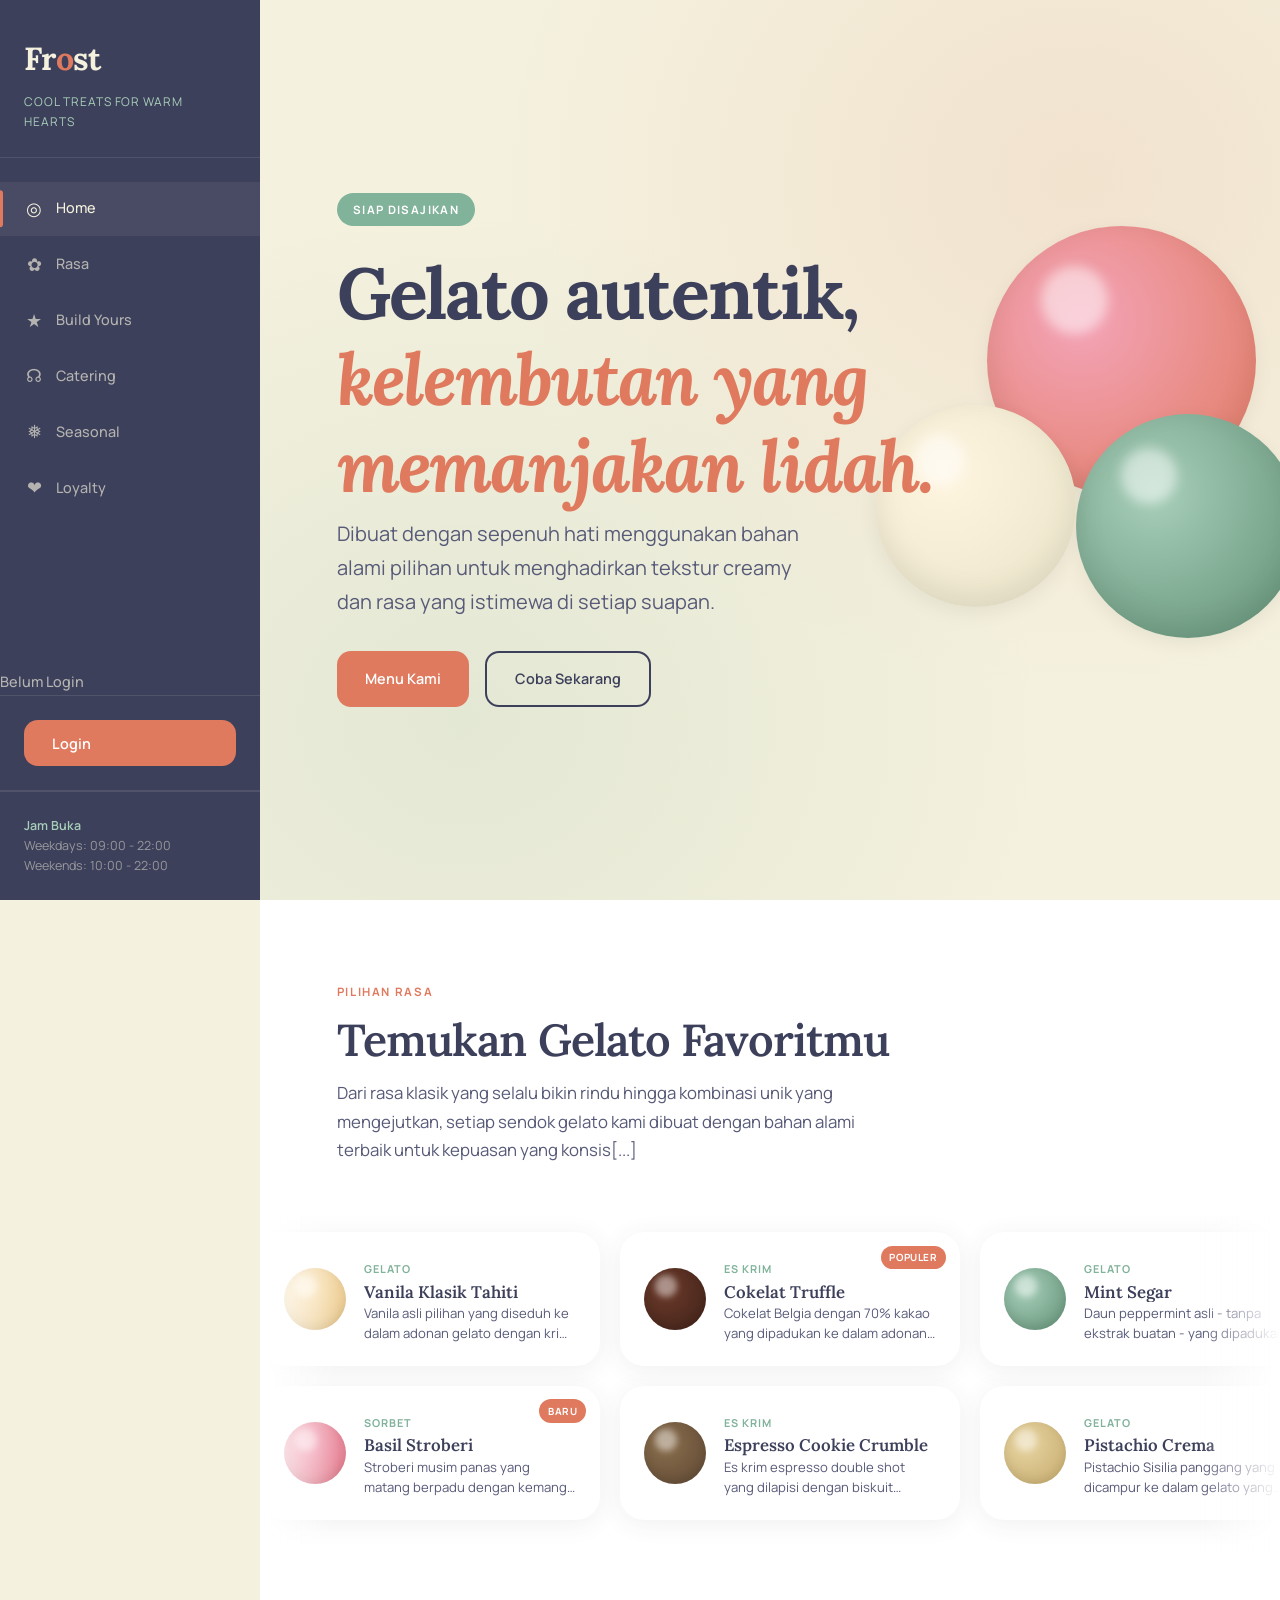
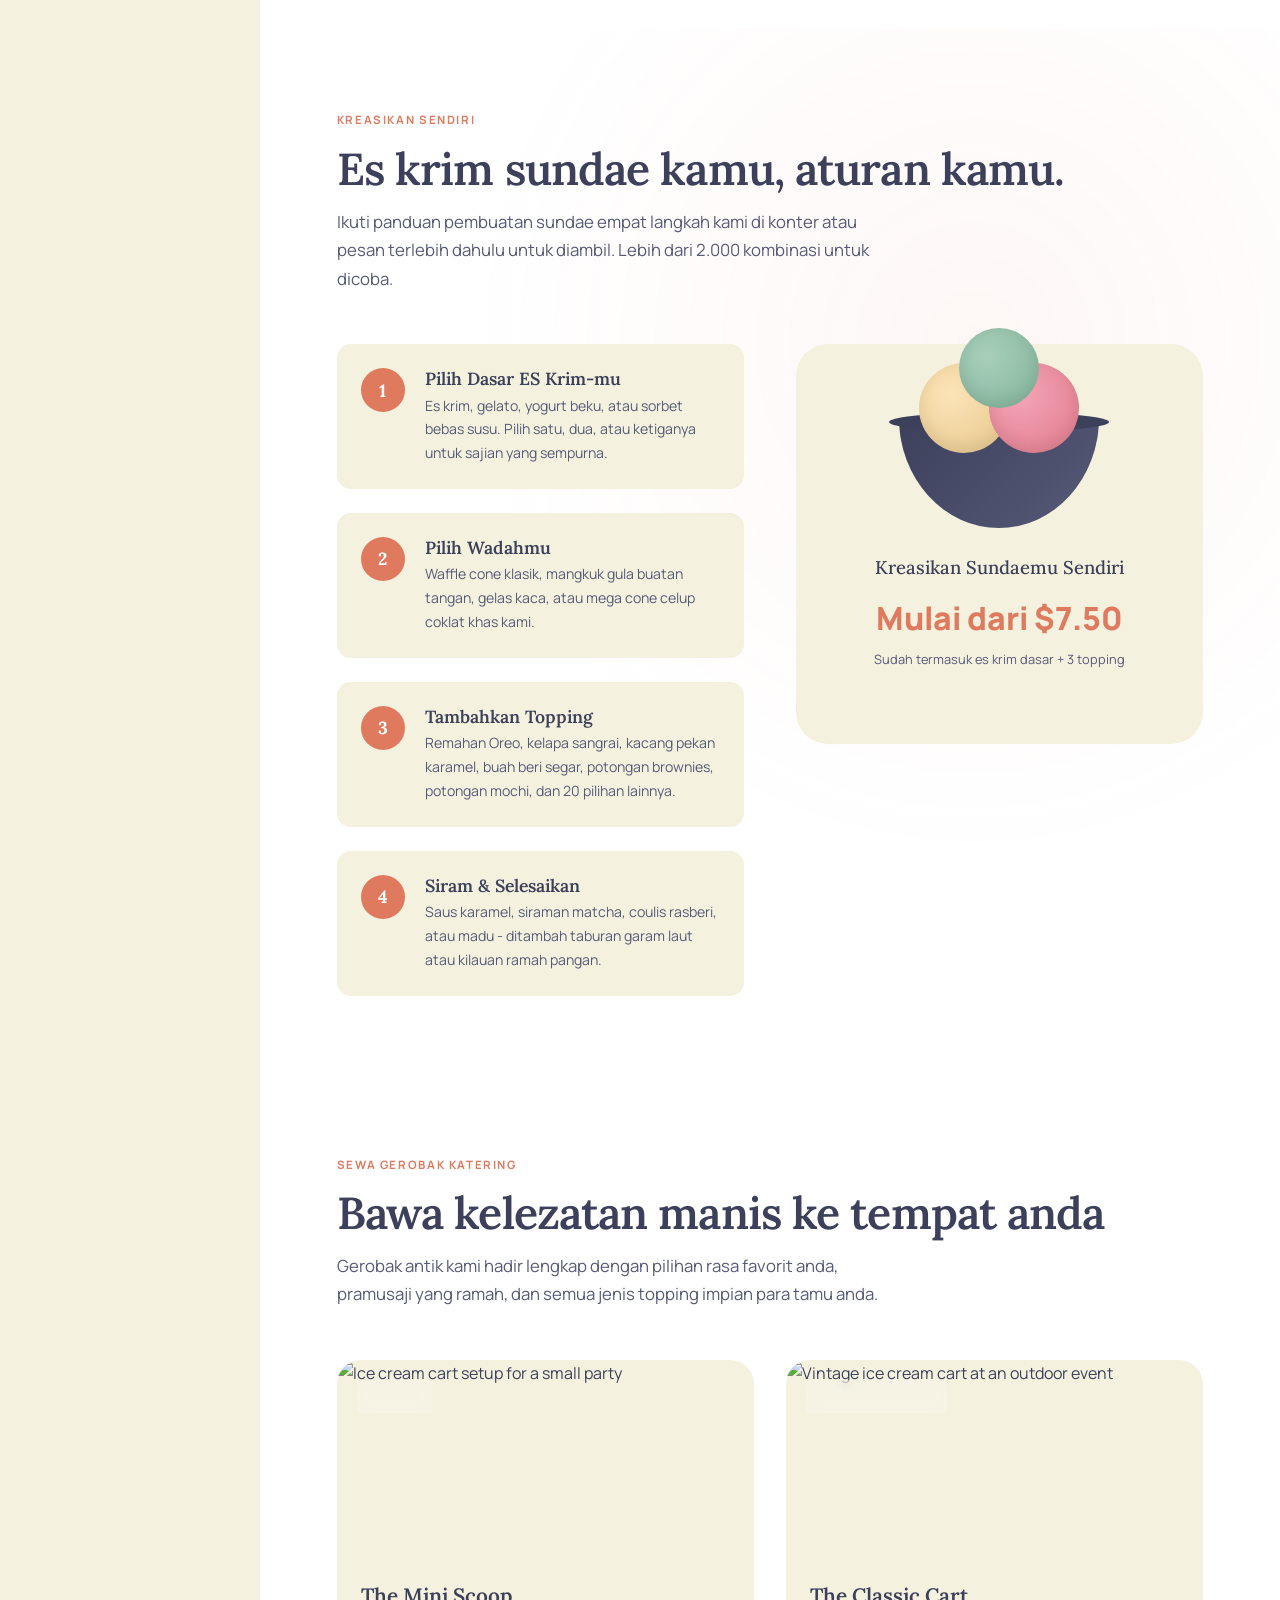
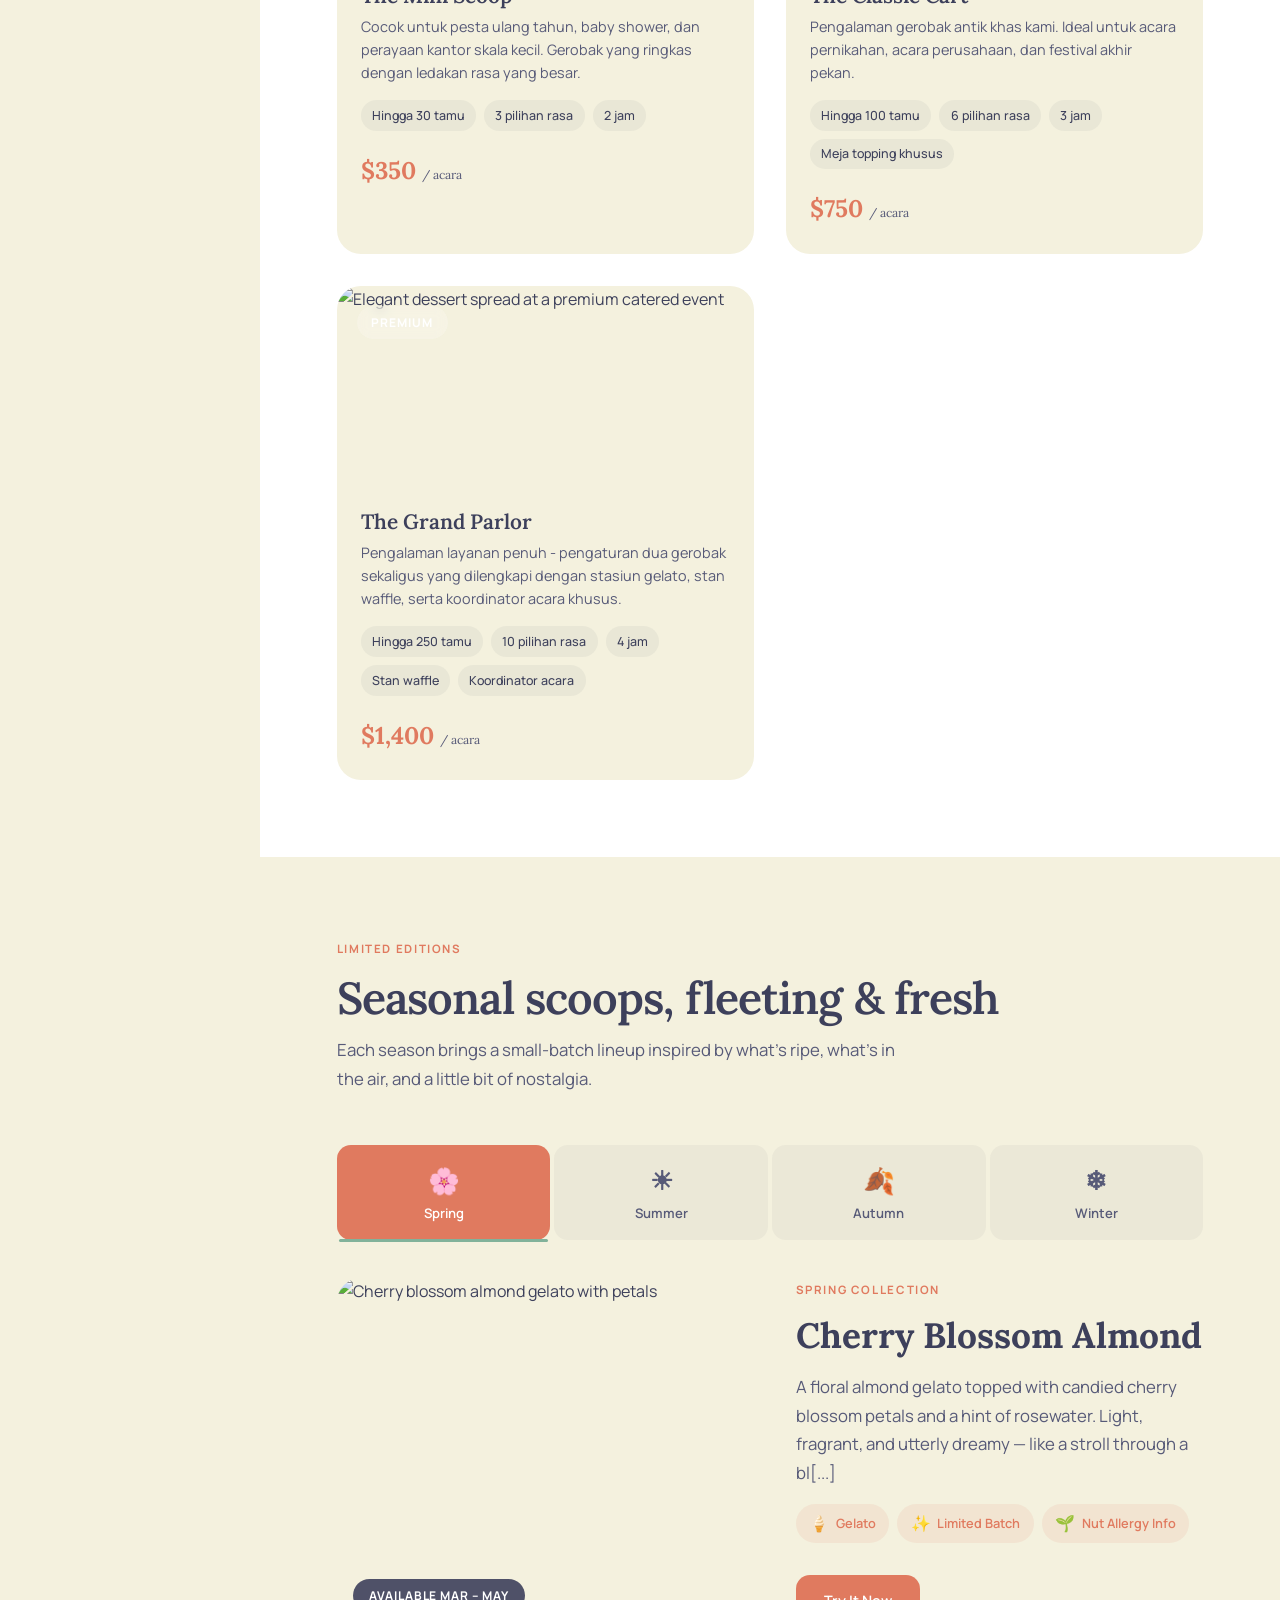
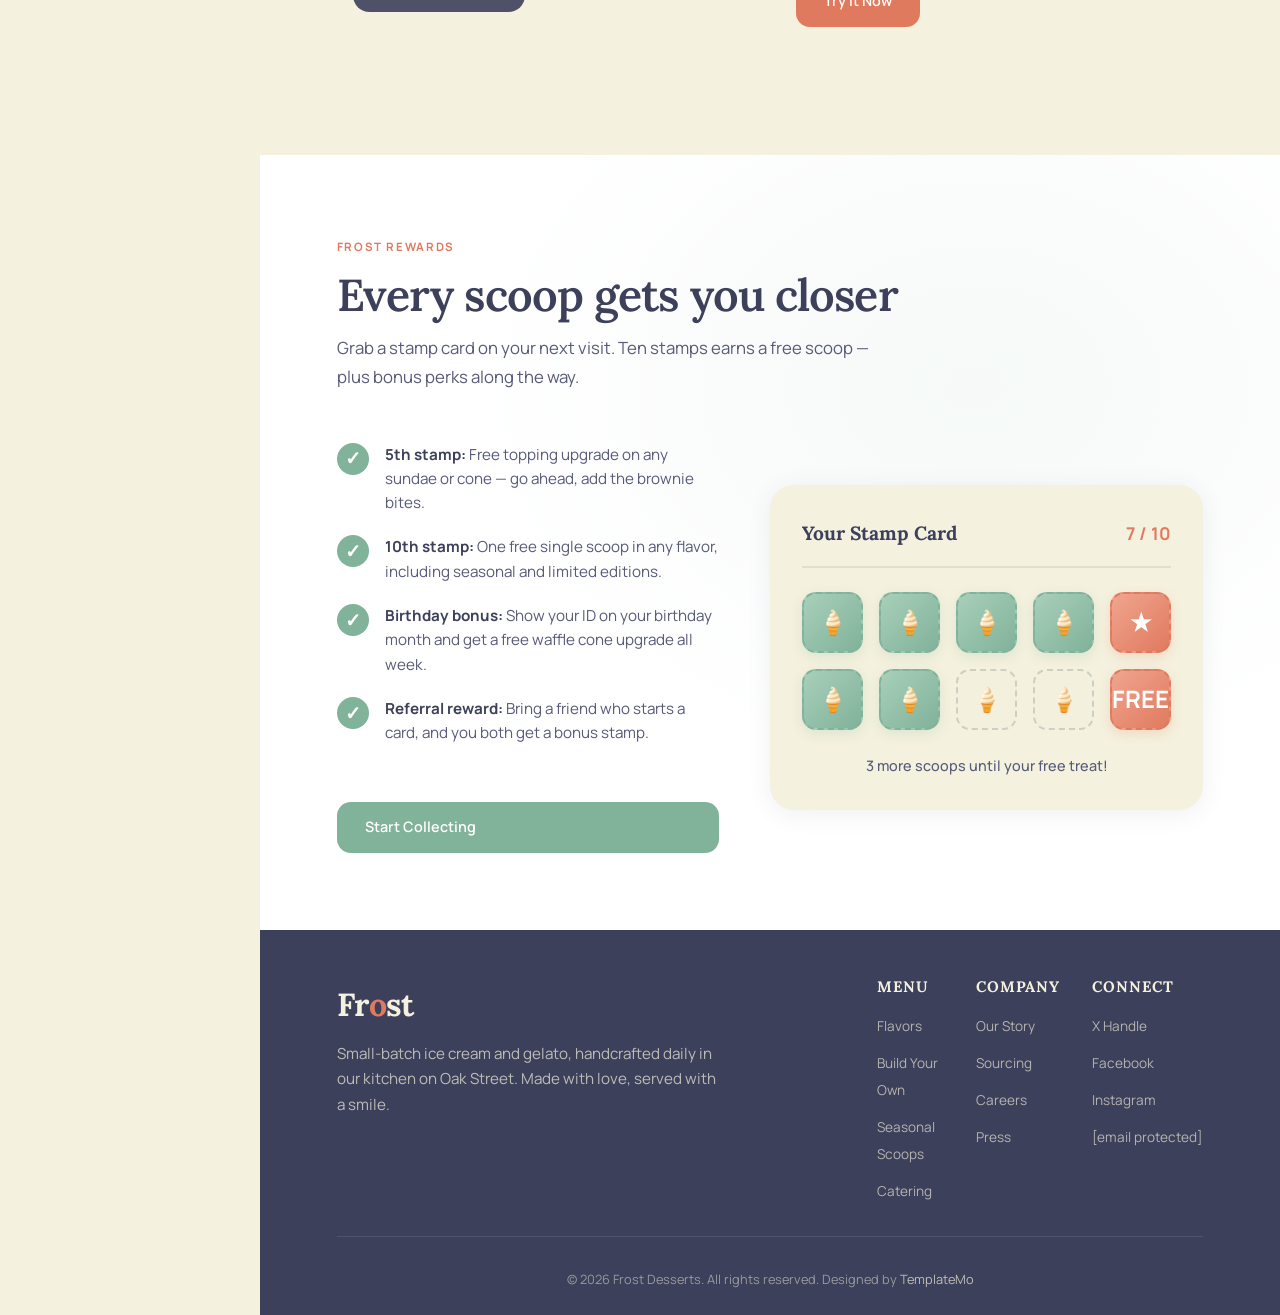
==== index.html @ 5663897a "Update index.html" ====
<!DOCTYPE html>
<html lang="en">
<head>
  <meta charset="UTF-8">
  <meta name="viewport" content="width=device-width, initial-scale=1.0">
  <meta name="description" content="Frost — Cool treats for warm hearts. Handcrafted ice cream, gelato, and frozen desserts made with locally sourced ingredients.">
  <meta name="keywords" content="ice cream, gelato, frozen desserts, bakery, catering, handcrafted treats">
  <meta name="author" content="Frost Desserts">
  <meta property="og:title" content="Frost — Cool Treats for Warm Hearts">
  <meta property="og:description" content="Handcrafted ice cream, gelato, and frozen desserts made with locally sourced ingredients.">
  <meta property="og:type" content="website">
  <meta name="twitter:card" content="summary_large_image">
  <title>Froasty-Toko Gelato Sederhana</title>

  <!-- Google Fonts: Lora + Manrope -->
  <link rel="preconnect" href="https://fonts.googleapis.com">
  <link rel="preconnect" href="https://fonts.gstatic.com" crossorigin>
  <link href="https://fonts.googleapis.com/css2?family=Lora:ital,wght@0,400;0,500;0,600;0,700;1,400;1,500&family=Manrope:wght@300;400;500;600;700;800&display=swap" rel="stylesheet">
  <link rel="stylesheet" href="templatemo-frost-style.css">
<!--

TemplateMo 613 Frost Bakery

https://templatemo.com/tm-613-frost-bakery

-->
</head>
<body>

  <!-- ==========================================
       Mobile Hamburger Button
       ========================================== -->
  <button class="hamburger" id="hamburger" aria-label="Toggle navigation menu" aria-expanded="false">
    <div class="hamburger__lines">
      <span></span>
      <span></span>
      <span></span>
    </div>
  </button>

  <!-- Mobile Sidebar Overlay -->
  <div class="sidebar-overlay" id="sidebarOverlay"></div>

  <!-- ==========================================
       Sidebar Navigation
       ========================================== -->
  <aside class="sidebar" id="sidebar" role="navigation" aria-label="Main navigation">
    <div class="sidebar__brand">
      <div class="sidebar__logo">Fr<span>o</span>st</div>
      <div class="sidebar__tagline">Cool Treats for Warm Hearts</div>
    </div>

    <nav class="sidebar__nav">
      <ul>
        <li><a href="#hero" class="active"><span class="nav-icon">&#9678;</span> Home</a></li>
        <li><a href="#flavors"><span class="nav-icon">&#10047;</span> Rasa</a></li>
        <li><a href="#builder"><span class="nav-icon">&#9733;</span> Build Yours</a></li>
        <li><a href="#catering"><span class="nav-icon">&#9738;</span> Catering</a></li>
        <li><a href="#seasonal"><span class="nav-icon">&#10053;</span> Seasonal</a></li>
        <li><a href="#loyalty"><span class="nav-icon">&#10084;</span> Loyalty</a></li>
      </ul>
    </nav>
    <p id="userInfo" class="sidebar__auth-info align-center" >Belum Login</p>
    <div id="authArea" class="sidebar__auth">
      <button onclick="goLogin()" class="btn btn--primary sidebar__auth-btn">Login</button>
    </div>
    
    <div class="sidebar__footer">
      <div class="sidebar__hours">
        <strong>Jam Buka</strong><br>
        Weekdays: 09:00 - 22:00<br>
        Weekends: 10:00 - 22:00
      </div>
    </div>
  </aside>

  <!-- ==========================================
       Main Content
       ========================================== -->
  <main class="main">

    <!-- ======= HERO ======= -->
    <section class="hero" id="hero">
      <div class="hero__content">
        <div class="hero__badge reveal">Siap Disajikan</div>
        <h1 class="hero__title reveal reveal-delay-1">
          Gelato autentik,<br><em>kelembutan yang memanjakan lidah.</em>
        </h1>
        <p class="hero__subtitle reveal reveal-delay-2">
          Dibuat dengan sepenuh hati menggunakan bahan alami pilihan untuk menghadirkan tekstur creamy dan rasa yang istimewa di setiap suapan.
        </p>
        <div class="hero__actions reveal reveal-delay-3">
          <a href="#flavors" class="btn btn--primary">Menu Kami</a>
          <a href="#catering" class="btn btn--outline">Coba Sekarang</a>
        </div>
      </div>

      <!-- Decorative ice cream scoops -->
      <div class="hero__deco" aria-hidden="true">
        <div class="scoop scoop--strawberry">
          <div class="scoop--highlight"></div>
        </div>
        <div class="scoop scoop--mint">
          <div class="scoop--highlight"></div>
        </div>
        <div class="scoop scoop--vanilla">
          <div class="scoop--highlight"></div>
        </div>
      </div>
    </section>

    <!-- ======= FLAVOR WHEEL — Ticker Marquee ======= -->
    <section class="section section--alt flavors-section" id="flavors">
      <div class="section__header reveal">
        <span class="section__label">Pilihan Rasa</span>
        <h2 class="section__title">Temukan Gelato Favoritmu</h2>
        <p class="section__desc">Dari rasa klasik yang selalu bikin rindu hingga kombinasi unik yang mengejutkan, setiap sendok gelato kami dibuat dengan bahan alami terbaik untuk kepuasan yang konsis[...]
      </div>

      <!-- Row 1: scrolls left -->
      <div class="marquee">
        <div class="marquee__track">
          <!-- Original set -->
          <div class="flavor-card">
            <div class="flavor-card__swatch" style="background: radial-gradient(circle at 35% 35%, #fce4b8, #e6c68a);"></div>
            <div class="flavor-card__info">
              <span class="flavor-card__type">Gelato</span>
              <h3 class="flavor-card__name">Vanila Klasik Tahiti</h3>
              <p class="flavor-card__desc">Vanila asli pilihan yang diseduh ke dalam adonan gelato dengan krim organik. Kaya rasa, beraroma bunga, dan tanpa bahan buatan.</p>
            </div>
          </div>

          <div class="flavor-card">
            <div class="flavor-card__tag">Populer</div>
            <div class="flavor-card__swatch" style="background: radial-gradient(circle at 35% 35%, #6b3a2a, #3e2118);"></div>
            <div class="flavor-card__info">
              <span class="flavor-card__type">Es Krim</span>
              <h3 class="flavor-card__name">Cokelat Truffle</h3>
              <p class="flavor-card__desc">Cokelat Belgia dengan 70% kakao yang dipadukan ke dalam adonan padat yang lembut, dilengkapi serutan cokelat truffle buatan tanghan disetiap bagiannya.</p>
            </div>
          </div>

          <div class="flavor-card">
            <div class="flavor-card__swatch" style="background: radial-gradient(circle at 35% 35%, var(--sage-light), var(--sage-dark));"></div>
            <div class="flavor-card__info">
              <span class="flavor-card__type">Gelato</span>
              <h3 class="flavor-card__name">Mint Segar</h3>
              <p class="flavor-card__desc">Daun peppermint asli - tanpa ekstrak buatan - yang dipadukan dengan susu organik dan potongan cokelat hitam dari pembuat cokelat lokal.</p>
            </div>
          </div>

          <div class="flavor-card">
            <div class="flavor-card__tag">Musiman</div>
            <div class="flavor-card__swatch" style="background: radial-gradient(circle at 35% 35%, #c9b3d6, #9b7eb8);"></div>
            <div class="flavor-card__info">
              <span class="flavor-card__type">Gelato</span>
              <h3 class="flavor-card__name">Madu Lavender</h3>
              <p class="flavor-card__desc">Bunga lavender Prancis kering yang dilarutkan ke dalam madu bunga liar, diaduk perlahan untuk menghasilkan tekstur selembut sutra dengan sentuhan aroma bunga[...]
            </div>
          </div>

          <div class="flavor-card">
            <div class="flavor-card__swatch" style="background: radial-gradient(circle at 35% 35%, #a8d8ea, #6bb7d4);"></div>
            <div class="flavor-card__info">
              <span class="flavor-card__type">Sorbet</span>
              <h3 class="flavor-card__name">Kelapa Spirulina Biru</h3>
              <p class="flavor-card__desc">Perpaduan adonan bebas susu antara spirulina dan santan kelapa yang gurih. Bernuansa tropis, menyegarkan, dan berwarna biru alami.</p>
            </div>
          </div>

          <div class="flavor-card">
            <div class="flavor-card__swatch" style="background: radial-gradient(circle at 35% 35%, #d4a76a, #b8863e);"></div>
            <div class="flavor-card__info">
              <span class="flavor-card__type">Ice Cream</span>
              <h3 class="flavor-card__name">Kacang Pecan Karamel Asin</h3>
              <p class="flavor-card__desc">Karamel buatan rumah yang dipadukan dengan garam laut Maldon dan kacang pecan manis khas Georgia. Cita rasa klasik perpaduan manis dan gurih.</p>
            </div>
          </div>

          <!-- Duplicate set for seamless loop -->
          <div class="flavor-card">
            <div class="flavor-card__swatch" style="background: radial-gradient(circle at 35% 35%, #fce4b8, #e6c68a);"></div>
            <div class="flavor-card__info">
              <span class="flavor-card__type">Gelato</span>
              <h3 class="flavor-card__name">Vanila Klasik Tahiti</h3>
              <p class="flavor-card__desc">Vanila asli pilihan yang diseduh ke dalam adonan gelato dengan krim organik. Kaya rasa, beraroma bunga, dan tanpa bahan buatan.</p>
            </div>
          </div>

          <div class="flavor-card">
            <div class="flavor-card__tag">Populer</div>
            <div class="flavor-card__swatch" style="background: radial-gradient(circle at 35% 35%, #6b3a2a, #3e2118);"></div>
            <div class="flavor-card__info">
              <span class="flavor-card__type">Es Krim</span>
              <h3 class="flavor-card__name">Cokelat Truffle</h3>
              <p class="flavor-card__desc">Cokelat Belgia dengan 70% kakao yang dipadukan ke dalam adonan padat yang lembut, dilengkapi serutan cokelat truffle buatan tanghan disetiap bagiannya.</p>
            </div>
          </div>

          <div class="flavor-card">
            <div class="flavor-card__swatch" style="background: radial-gradient(circle at 35% 35%, var(--sage-light), var(--sage-dark));"></div>
            <div class="flavor-card__info">
              <span class="flavor-card__type">Gelato</span>
              <h3 class="flavor-card__name">Mint Segar</h3>
              <p class="flavor-card__desc">Daun peppermint asli - tanpa ekstrak buatan - yang dipadukan dengan susu organik dan potongan cokelat hitam dari pembuat cokelat lokal.</p>
            </div>
          </div>

          <div class="flavor-card">
            <div class="flavor-card__tag">Seasonal</div>
            <div class="flavor-card__swatch" style="background: radial-gradient(circle at 35% 35%, #c9b3d6, #9b7eb8);"></div>
            <div class="flavor-card__info">
              <span class="flavor-card__type">Gelato</span>
              <h3 class="flavor-card__name">Madu Lavender</h3>
              <p class="flavor-card__desc">Bunga lavender Prancis kering yang dilarutkan ke dalam madu bunga liar, diaduk perlahan untuk menghasilkan tekstur selembut sutra dengan sentuhan aroma bunga[...]
            </div>
          </div>

          <div class="flavor-card">
            <div class="flavor-card__swatch" style="background: radial-gradient(circle at 35% 35%, #a8d8ea, #6bb7d4);"></div>
            <div class="flavor-card__info">
              <span class="flavor-card__type">Sorbet</span>
              <h3 class="flavor-card__name">Kelapa Spirulina Biru</h3>
              <p class="flavor-card__desc">Perpaduan adonan bebas susu antara spirulina dan santan kelapa yang gurih. Bernuansa tropis, menyegarkan, dan berwarna biru alami.</p>
            </div>
          </div>

          <div class="flavor-card">
            <div class="flavor-card__swatch" style="background: radial-gradient(circle at 35% 35%, #d4a76a, #b8863e);"></div>
            <div class="flavor-card__info">
              <span class="flavor-card__type">Ice Cream</span>
              <h3 class="flavor-card__name">Kacang Pecan Karamel Asin</h3>
              <p class="flavor-card__desc">Karamel buatan rumah yang dipadukan dengan garam laut Maldon dan kacang pecan manis khas Georgia. Cita rasa klasik perpaduan manis dan gurih.</p>
            </div>
          </div>
        </div>

        <!-- Row 2: scrolls right (reverse) -->
        <div class="marquee__track marquee__track--reverse">
          <!-- Original set -->
          <div class="flavor-card">
            <div class="flavor-card__tag">Baru</div>
            <div class="flavor-card__swatch" style="background: radial-gradient(circle at 35% 35%, #f4a4b8, #e07a8a);"></div>
            <div class="flavor-card__info">
              <span class="flavor-card__type">Sorbet</span>
              <h3 class="flavor-card__name">Basil Stroberi</h3>
              <p class="flavor-card__desc">Stroberi musim panas yang matang berpadu dengan kemangi segar dari kebun dalam sorbet bebas susu dan ramah vegan yang ringan dan aromatik.</p>
            </div>
          </div>

          <div class="flavor-card">
            <div class="flavor-card__swatch" style="background: radial-gradient(circle at 35% 35%, #8b6f4e, #5c4632);"></div>
            <div class="flavor-card__info">
              <span class="flavor-card__type">Es Krim</span>
              <h3 class="flavor-card__name">Espresso Cookie Crumble</h3>
              <p class="flavor-card__desc">Es krim espresso double shot yang dilapisi dengan biskuit cokelat yang dihancurkan dan pusaran pita karamel.</p>
            </div>
          </div>

          <div class="flavor-card">
            <div class="flavor-card__swatch" style="background: radial-gradient(circle at 35% 35%, #e8d5a3, #c4a96a);"></div>
            <div class="flavor-card__info">
              <span class="flavor-card__type">Gelato</span>
              <h3 class="flavor-card__name">Pistachio Crema</h3>
              <p class="flavor-card__desc">Pistachio Sisilia panggang yang dicampur ke dalam gelato yang lembut dan halus. Beraroma kacang, gurih, dan tak diragukan lagi keasliannya.</p>
            </div>
          </div>

          <div class="flavor-card">
            <div class="flavor-card__tag">Vegan</div>
            <div class="flavor-card__swatch" style="background: radial-gradient(circle at 35% 35%, #f7c59f, #ef8e38);"></div>
            <div class="flavor-card__info">
              <span class="flavor-card__type">Sorbet</span>
              <h3 class="flavor-card__name">Mango Markisa</h3>
              <p class="flavor-card__desc">Mangga Alphonso yang matang dan markisa yang asam diolah menjadi sorbet tropis yang cerah dan bebas susu.</p>
            </div>
          </div>

          <div class="flavor-card">
            <div class="flavor-card__swatch" style="background: radial-gradient(circle at 35% 35%, #f0c2c2, #d4868a);"></div>
            <div class="flavor-card__info">
              <span class="flavor-card__type">Es Krim</span>
              <h3 class="flavor-card__name">Cokelat Raspberry Putih</h3>
              <p class="flavor-card__desc">Es krim cokelat putih lembut dengan taburan buah beri kering beku, dipadukan dengan rasa asam raspberry yang segar.</p>
            </div>
          </div>

          <div class="flavor-card">
            <div class="flavor-card__swatch" style="background: radial-gradient(circle at 35% 35%, #b6d7a8, #7ab55c);"></div>
            <div class="flavor-card__info">
              <span class="flavor-card__type">Gelato</span>
              <h3 class="flavor-card__name">Matcha Wijen Hitam</h3>
              <p class="flavor-card__desc">Matcha kualitas seremonial yang dicampur dengan pasta wijen hitam panggang. Beraroma tanah, kacang-kacangan, dan sangat memuaskan.</p>
            </div>
          </div>

          <!-- Duplicate set for seamless loop -->
          <div class="flavor-card">
            <div class="flavor-card__tag">Baru</div>
            <div class="flavor-card__swatch" style="background: radial-gradient(circle at 35% 35%, #f4a4b8, #e07a8a);"></div>
            <div class="flavor-card__info">
              <span class="flavor-card__type">Sorbet</span>
              <h3 class="flavor-card__name">Basil Stroberi</h3>
              <p class="flavor-card__desc">Stroberi musim panas yang matang berpadu dengan kemangi segar dari kebun dalam sorbet bebas susu dan ramah vegan yang ringan dan aromatik.</p>
            </div>
          </div>

          <div class="flavor-card">
            <div class="flavor-card__swatch" style="background: radial-gradient(circle at 35% 35%, #8b6f4e, #5c4632);"></div>
            <div class="flavor-card__info">
              <span class="flavor-card__type">Es Krim</span>
              <h3 class="flavor-card__name">Espresso Cookie Crumble</h3>
              <p class="flavor-card__desc">Es krim espresso double shot yang dilapisi dengan biskuit cokelat yang dihancurkan dan pusaran pita karamel.</p>
            </div>
          </div>

          <div class="flavor-card">
            <div class="flavor-card__swatch" style="background: radial-gradient(circle at 35% 35%, #e8d5a3, #c4a96a);"></div>
            <div class="flavor-card__info">
              <span class="flavor-card__type">Gelato</span>
              <h3 class="flavor-card__name">Pistachio Crema</h3>
              <p class="flavor-card__desc">Pistachio Sisilia panggang yang dicampur ke dalam gelato yang lembut dan halus. Beraroma kacang, gurih, dan tak diragukan lagi keasliannya.</p>
            </div>
          </div>

          <div class="flavor-card">
            <div class="flavor-card__tag">Vegan</div>
            <div class="flavor-card__swatch" style="background: radial-gradient(circle at 35% 35%, #f7c59f, #ef8e38);"></div>
            <div class="flavor-card__info">
              <span class="flavor-card__type">Sorbet</span>
              <h3 class="flavor-card__name">Mango Markisa</h3>
              <p class="flavor-card__desc">Mangga Alphonso yang matang dan markisa yang asam diolah menjadi sorbet tropis yang cerah dan bebas susu.</p>
            </div>
          </div>

          <div class="flavor-card">
            <div class="flavor-card__swatch" style="background: radial-gradient(circle at 35% 35%, #f0c2c2, #d4868a);"></div>
            <div class="flavor-card__info">
              <span class="flavor-card__type">Es Krim</span>
              <h3 class="flavor-card__name">Cokelat Raspberry Putih</h3>
              <p class="flavor-card__desc">Es krim cokelat putih lembut dengan taburan buah beri kering beku, dipadukan dengan rasa asam raspberry yang segar.</p>
            </div>
          </div>

          <div class="flavor-card">
            <div class="flavor-card__swatch" style="background: radial-gradient(circle at 35% 35%, #b6d7a8, #7ab55c);"></div>
            <div class="flavor-card__info">
              <span class="flavor-card__type">Gelato</span>
              <h3 class="flavor-card__name">Matcha Wijen Hitam</h3>
              <p class="flavor-card__desc">Matcha kualitas seremonial yang dicampur dengan pasta wijen hitam panggang. Beraroma tanah, kacang-kacangan, dan sangat memuaskan.</p>
            </div>
          </div>
        </div>
      </div>
    </section>

    <!-- ======= TOPPING BUILDER ======= -->
    <section class="section builder" id="builder">
      <div class="section__header reveal">
        <span class="section__label">KREASIKAN SENDIRI</span>
        <h2 class="section__title">Es krim sundae kamu, aturan kamu. </h2>
        <p class="section__desc">Ikuti panduan pembuatan sundae empat langkah kami di konter atau pesan terlebih dahulu untuk diambil. Lebih dari 2.000 kombinasi untuk dicoba.</p>
      </div>

      <div class="builder__layout">
        <div class="builder__steps">
          <!-- Step 1 -->
          <div class="builder-step reveal">
            <div class="builder-step__num">1</div>
            <div>
              <h3 class="builder-step__title">Pilih Dasar ES Krim-mu</h3>
              <p class="builder-step__text">Es krim, gelato, yogurt beku, atau sorbet bebas susu. Pilih satu, dua, atau ketiganya untuk sajian yang sempurna.</p>
            </div>
          </div>

          <!-- Step 2 -->
          <div class="builder-step reveal reveal-delay-1">
            <div class="builder-step__num">2</div>
            <div>
              <h3 class="builder-step__title">Pilih Wadahmu</h3>
              <p class="builder-step__text">Waffle cone klasik, mangkuk gula buatan tangan, gelas kaca, atau mega cone celup coklat khas kami.</p>
            </div>
          </div>

          <!-- Step 3 -->
          <div class="builder-step reveal reveal-delay-2">
            <div class="builder-step__num">3</div>
            <div>
              <h3 class="builder-step__title">Tambahkan Topping</h3>
              <p class="builder-step__text">Remahan Oreo, kelapa sangrai, kacang pekan karamel, buah beri segar, potongan brownies, potongan mochi, dan 20 pilihan lainnya.</p>
            </div>
          </div>

          <!-- Step 4 -->
          <div class="builder-step reveal reveal-delay-3">
            <div class="builder-step__num">4</div>
            <div>
              <h3 class="builder-step__title">Siram &amp; Selesaikan</h3>
              <p class="builder-step__text">Saus karamel, siraman matcha, coulis rasberi, atau madu - ditambah taburan garam laut atau kilauan ramah pangan.</p>
            </div>
          </div>
        </div>

        <!-- Visual Preview -->
        <div class="builder__preview reveal">
          <div class="builder__preview-bowl">
            <div class="builder__preview-scoop1"></div>
            <div class="builder__preview-scoop2"></div>
            <div class="builder__preview-scoop3"></div>
          </div>
          <p class="builder__preview-text">Kreasikan Sundaemu Sendiri</p>
          <p class="builder__preview-price">Mulai dari $7.50</p>
          <p class="builder__preview-note">Sudah termasuk es krim dasar + 3 topping</p>
        </div>
      </div>
    </section>

    <!-- ======= CATERING CART ======= -->
    <section class="section section--alt" id="catering">
      <div class="section__header reveal">
        <span class="section__label">SEWA GEROBAK KATERING</span>
        <h2 class="section__title">Bawa kelezatan manis ke tempat anda</h2>
        <p class="section__desc">Gerobak antik kami hadir lengkap dengan pilihan rasa favorit anda, pramusaji yang ramah, dan semua jenis topping impian para tamu anda.</p>
      </div>

      <div class="catering__grid">
        <!-- Cart 1: Mini -->
        <div class="cart-card reveal">
          <div class="cart-card__visual">
            <img src="images/the-mini-scoop.avif" alt="Ice cream cart setup for a small party" loading="lazy">
            <span class="cart-card__visual-label">Privat</span>
          </div>
          <div class="cart-card__body">
            <h3 class="cart-card__name">The Mini Scoop</h3>
            <p class="cart-card__desc">Cocok untuk pesta ulang tahun, baby shower, dan perayaan kantor skala kecil. Gerobak yang ringkas dengan ledakan rasa yang besar.</p>
            <div class="cart-card__details">
              <span class="cart-card__detail">Hingga 30 tamu</span>
              <span class="cart-card__detail">3 pilihan rasa</span>
              <span class="cart-card__detail">2 jam</span>
            </div>
            <div class="cart-card__price">$350 <small>/ acara</small></div>
          </div>
        </div>

        <!-- Cart 2: Classic -->
        <div class="cart-card reveal reveal-delay-1">
          <div class="cart-card__visual">
            <img src="images/the-classic-cart.avif" alt="Vintage ice cream cart at an outdoor event" loading="lazy">
            <span class="cart-card__visual-label">Paling Populer</span>
          </div>
          <div class="cart-card__body">
            <h3 class="cart-card__name">The Classic Cart</h3>
            <p class="cart-card__desc">Pengalaman gerobak antik khas kami. Ideal untuk acara pernikahan, acara perusahaan, dan festival akhir pekan.</p>
            <div class="cart-card__details">
              <span class="cart-card__detail">Hingga 100 tamu</span>
              <span class="cart-card__detail">6 pilihan rasa</span>
              <span class="cart-card__detail">3 jam</span>
              <span class="cart-card__detail">Meja topping khusus</span>
            </div>
            <div class="cart-card__price">$750 <small>/ acara</small></div>
          </div>
        </div>

        <!-- Cart 3: Deluxe -->
        <div class="cart-card reveal reveal-delay-2">
          <div class="cart-card__visual">
            <img src="images/the-grand-parlor.avif" alt="Elegant dessert spread at a premium catered event" loading="lazy">
            <span class="cart-card__visual-label">Premium</span>
          </div>
          <div class="cart-card__body">
            <h3 class="cart-card__name">The Grand Parlor</h3>
            <p class="cart-card__desc">Pengalaman layanan penuh - pengaturan dua gerobak sekaligus yang dilengkapi dengan stasiun gelato, stan waffle, serta koordinator acara khusus.</p>
            <div class="cart-card__details">
              <span class="cart-card__detail">Hingga 250 tamu</span>
              <span class="cart-card__detail">10 pilihan rasa</span>
              <span class="cart-card__detail">4 jam</span>
              <span class="cart-card__detail">Stan waffle</span>
              <span class="cart-card__detail">Koordinator acara</span>
            </div>
            <div class="cart-card__price">$1,400 <small>/ acara</small></div>
          </div>
        </div>
      </div>
    </section>

    <!-- ======= SEASONAL LIMITED EDITIONS ======= -->
    <!-- ======= SEASONAL LIMITED EDITIONS — Tabs ======= -->
    <section class="section" id="seasonal">
      <div class="section__header reveal">
        <span class="section__label">Limited Editions</span>
        <h2 class="section__title">Seasonal scoops, fleeting &amp; fresh</h2>
        <p class="section__desc">Each season brings a small-batch lineup inspired by what's ripe, what's in the air, and a little bit of nostalgia.</p>
      </div>

      <!-- Season Tabs -->
      <div class="seasonal-tabs reveal" role="tablist">
        <button class="seasonal-tab is-active" data-season="spring" role="tab" aria-selected="true" aria-controls="panel-spring">
          <span class="seasonal-tab__icon" aria-hidden="true">&#127800;</span> Spring
        </button>
        <button class="seasonal-tab" data-season="summer" role="tab" aria-selected="false" aria-controls="panel-summer">
          <span class="seasonal-tab__icon" aria-hidden="true">&#9728;</span> Summer
        </button>
        <button class="seasonal-tab" data-season="autumn" role="tab" aria-selected="false" aria-controls="panel-autumn">
          <span class="seasonal-tab__icon" aria-hidden="true">&#127810;</span> Autumn
        </button>
        <button class="seasonal-tab" data-season="winter" role="tab" aria-selected="false" aria-controls="panel-winter">
          <span class="seasonal-tab__icon" aria-hidden="true">&#10052;</span> Winter
        </button>
      </div>

      <!-- Tab Panels -->
      <div class="seasonal-panels reveal">

        <!-- Spring Panel -->
        <div class="seasonal-panel is-active" id="panel-spring" role="tabpanel">
          <div class="seasonal-panel__visual">
            <img src="images/spring-collection.avif" alt="Cherry blossom almond gelato with petals" loading="lazy">
            <span class="seasonal-panel__badge">Available Mar – May</span>
          </div>
          <div class="seasonal-panel__details">
            <span class="seasonal-panel__season-label">Spring Collection</span>
            <h3 class="seasonal-panel__name">Cherry Blossom Almond</h3>
            <p class="seasonal-panel__desc">A floral almond gelato topped with candied cherry blossom petals and a hint of rosewater. Light, fragrant, and utterly dreamy — like a stroll through a bl[...]
            <div class="seasonal-panel__meta">
              <span class="seasonal-panel__meta-tag"><span>&#127846;</span> Gelato</span>
              <span class="seasonal-panel__meta-tag"><span>&#10024;</span> Limited Batch</span>
              <span class="seasonal-panel__meta-tag"><span>&#127793;</span> Nut Allergy Info</span>
            </div>
            <a href="#hero" class="btn btn--primary seasonal-panel__cta">Try It Now</a>
          </div>
        </div>

        <!-- Summer Panel -->
        <div class="seasonal-panel" id="panel-summer" role="tabpanel">
          <div class="seasonal-panel__visual">
            <img src="images/summer-collection.avif" alt="Mango chili lime sorbet with tropical fruits" loading="lazy">
            <span class="seasonal-panel__badge">Available Jun – Aug</span>
          </div>
          <div class="seasonal-panel__details">
            <span class="seasonal-panel__season-label">Summer Collection</span>
            <h3 class="seasonal-panel__name">Mango Chili Lime</h3>
            <p class="seasonal-panel__desc">Sweet Alphonso mango sorbet dusted with Tajín chili-lime seasoning and a lime zest crumble. Where tropical heat meets frozen sweet — our most requested c[...]
            <div class="seasonal-panel__meta">
              <span class="seasonal-panel__meta-tag"><span>&#127847;</span> Sorbet</span>
              <span class="seasonal-panel__meta-tag"><span>&#127793;</span> Dairy-Free</span>
              <span class="seasonal-panel__meta-tag"><span>&#127798;</span> Mild Spice</span>
            </div>
            <a href="#hero" class="btn btn--primary seasonal-panel__cta">Try It Now</a>
          </div>
        </div>

        <!-- Autumn Panel -->
        <div class="seasonal-panel" id="panel-autumn" role="tabpanel">
          <div class="seasonal-panel__visual">
            <img src="images/autumn-collection.avif" alt="Pumpkin chai swirl ice cream with autumn spices" loading="lazy">
            <span class="seasonal-panel__badge">Available Sep – Nov</span>
          </div>
          <div class="seasonal-panel__details">
            <span class="seasonal-panel__season-label">Autumn Collection</span>
            <h3 class="seasonal-panel__name">Pumpkin Chai Swirl</h3>
            <p class="seasonal-panel__desc">Spiced pumpkin ice cream swirled with masala chai caramel and topped with toasted pumpkin seeds. Cozy, warming, and the perfect excuse to add an extra scoop[...]
            <div class="seasonal-panel__meta">
              <span class="seasonal-panel__meta-tag"><span>&#127846;</span> Ice Cream</span>
              <span class="seasonal-panel__meta-tag"><span>&#10024;</span> Fan Favorite</span>
              <span class="seasonal-panel__meta-tag"><span>&#127869;</span> Contains Dairy</span>
            </div>
            <a href="#hero" class="btn btn--primary seasonal-panel__cta">Try It Now</a>
          </div>
        </div>

        <!-- Winter Panel -->
        <div class="seasonal-panel" id="panel-winter" role="tabpanel">
          <div class="seasonal-panel__visual">
            <img src="images/winter-collection.avif" alt="Peppermint bark brownie ice cream with chocolate pieces" loading="lazy">
            <span class="seasonal-panel__badge">Available Dec – Feb</span>
          </div>
          <div class="seasonal-panel__details">
            <span class="seasonal-panel__season-label">Winter Collection</span>
            <h3 class="seasonal-panel__name">Peppermint Bark Brownie</h3>
            <p class="seasonal-panel__desc">Dark chocolate peppermint ice cream loaded with fudgy brownie chunks and shattered white chocolate peppermint bark. Holiday indulgence in every bite.</p>
            <div class="seasonal-panel__meta">
              <span class="seasonal-panel__meta-tag"><span>&#127846;</span> Ice Cream</span>
              <span class="seasonal-panel__meta-tag"><span>&#127876;</span> Holiday Special</span>
              <span class="seasonal-panel__meta-tag"><span>&#10024;</span> Limited Batch</span>
            </div>
            <a href="#hero" class="btn btn--primary seasonal-panel__cta">Try It Now</a>
          </div>
        </div>

      </div>
    </section>

    <!-- ======= LOYALTY STAMP CARD ======= -->
    <section class="section section--alt loyalty" id="loyalty">
      <div class="section__header reveal">
        <span class="section__label">Frost Rewards</span>
        <h2 class="section__title">Every scoop gets you closer</h2>
        <p class="section__desc">Grab a stamp card on your next visit. Ten stamps earns a free scoop — plus bonus perks along the way.</p>
      </div>

      <div class="loyalty__layout">
        <div class="loyalty__info reveal">
          <div class="loyalty__perks">
            <div class="perk">
              <div class="perk__icon">&#10003;</div>
              <p class="perk__text"><strong>5th stamp:</strong> Free topping upgrade on any sundae or cone — go ahead, add the brownie bites.</p>
            </div>
            <div class="perk">
              <div class="perk__icon">&#10003;</div>
              <p class="perk__text"><strong>10th stamp:</strong> One free single scoop in any flavor, including seasonal and limited editions.</p>
            </div>
            <div class="perk">
              <div class="perk__icon">&#10003;</div>
              <p class="perk__text"><strong>Birthday bonus:</strong> Show your ID on your birthday month and get a free waffle cone upgrade all week.</p>
            </div>
            <div class="perk">
              <div class="perk__icon">&#10003;</div>
              <p class="perk__text"><strong>Referral reward:</strong> Bring a friend who starts a card, and you both get a bonus stamp.</p>
            </div>
          </div>

          <a href="#hero" class="btn btn--sage" style="margin-top: 2rem;">Start Collecting</a>
        </div>

        <!-- Stamp Card Visual -->
        <div class="stamp-card reveal reveal-delay-1">
          <div class="stamp-card__header">
            <span class="stamp-card__title">Your Stamp Card</span>
            <span class="stamp-card__count">7 / 10</span>
          </div>
          <div class="stamp-card__grid">
            <div class="stamp stamp--filled">&#127846;</div>
            <div class="stamp stamp--filled">&#127846;</div>
            <div class="stamp stamp--filled">&#127846;</div>
            <div class="stamp stamp--filled">&#127846;</div>
            <div class="stamp stamp--reward stamp--filled">&#9733;</div>
            <div class="stamp stamp--filled">&#127846;</div>
            <div class="stamp stamp--filled">&#127846;</div>
            <div class="stamp">&#127846;</div>
            <div class="stamp">&#127846;</div>
            <div class="stamp stamp--reward">FREE</div>
          </div>
          <p class="stamp-card__footer">3 more scoops until your free treat!</p>
        </div>
      </div>
    </section>

    <!-- ======= FOOTER ======= -->
    <footer class="footer">
      <div class="footer__top">
        <div>
          <div class="footer__brand">Fr<span>o</span>st</div>
          <p class="footer__copy">Small-batch ice cream and gelato, handcrafted daily in our kitchen on Oak Street. Made with love, served with a smile.</p>
        </div>

        <div class="footer__links">
          <div class="footer__col">
            <h4>Menu</h4>
            <ul>
              <li><a href="#flavors">Flavors</a></li>
              <li><a href="#builder">Build Your Own</a></li>
              <li><a href="#seasonal">Seasonal Scoops</a></li>
              <li><a href="#catering">Catering</a></li>
            </ul>
          </div>
          <div class="footer__col">
            <h4>Company</h4>
            <ul>
              <li><a href="#">Our Story</a></li>
              <li><a href="#">Sourcing</a></li>
              <li><a href="#">Careers</a></li>
              <li><a href="#">Press</a></li>
            </ul>
          </div>
          <div class="footer__col">
            <h4>Connect</h4>
            <ul>
              <li><a href="https://x.com/minthu" target="_blank">X Handle</a></li>
              <li><a href="#">Facebook</a></li>
              <li><a href="#">Instagram</a></li>
              <li><a href="#"><span class="__cf_email__" data-cfemail="8fe7eae3e3e0cfe9fde0fcfba1ece0">[email&#160;protected]</span></a></li>
            </ul>
          </div>
        </div>
      </div>

      <div class="footer__bottom">
        <p>&copy; 2026 Frost Desserts. All rights reserved. Designed by <a href="https://templatemo.com" target="_blank" rel="noopener noreferrer">TemplateMo</a></p>
      </div>
    </footer>

  </main>
  <script data-cfasync="false" src="/cdn-cgi/scripts/5c5dd728/cloudflare-static/email-decode.min.js"></script>
  <script src="templatemo-frost-script.js"></script>
  <script src="login/js/welcome.js"></script>
</body>
</html>
---- templatemo-frost-style.css ----
@charset "utf-8";
/* 

CSS Document 

TemplateMo 613 Frost Bakery

https://templatemo.com/tm-613-frost-bakery

*/

:root {
	/* Color Palette — Terracotta */
	--terracotta: #E07A5F;
	--cream: #F4F1DE;
	--navy: #3D405B;
	--sage: #81B29A;

	/* Extended shades */
	--terracotta-light: #f0a58e;
	--terracotta-dark: #c4603f;
	--cream-dark: #e8e3c8;
	--navy-light: #575a78;
	--sage-light: #a8cfba;
	--sage-dark: #5f8e73;

	/* Typography */
	--font-heading: 'Lora', Georgia, serif;
	--font-body: 'Manrope', 'Segoe UI', sans-serif;

	/* Spacing */
	--sidebar-width: 260px;
	--section-pad: clamp(3rem, 6vw, 6rem);
	--gap: clamp(1rem, 2.5vw, 2rem);

	/* Borders & Radius */
	--radius-sm: 8px;
	--radius-md: 14px;
	--radius-lg: 24px;
	--radius-xl: 32px;

	/* Shadows */
	--shadow-card: 0 4px 24px rgba(61, 64, 91, 0.08);
	--shadow-hover: 0 8px 40px rgba(61, 64, 91, 0.14);

	/* Transitions */
	--ease-out: cubic-bezier(0.22, 1, 0.36, 1);
	--duration: 0.5s;
}

/* ============================================
       Reset & Base
       ============================================ */
*,
*::before,
*::after {
	margin: 0;
	padding: 0;
	box-sizing: border-box;
}

html {
	scroll-behavior: smooth;
	font-size: 16px;
	-webkit-font-smoothing: antialiased;
	-moz-osx-font-smoothing: grayscale;
}

body {
	font-family: var(--font-body);
	color: var(--navy);
	background-color: var(--cream);
	line-height: 1.7;
	overflow-x: hidden;
}

h1,
h2,
h3,
h4,
h5,
h6 {
	font-family: var(--font-heading);
	font-weight: 600;
	line-height: 1.2;
}

a {
	color: inherit;
	text-decoration: none;
}

img {
	max-width: 100%;
	display: block;
}

ul {
	list-style: none;
}

button {
	font-family: var(--font-body);
	cursor: pointer;
	border: none;
	background: none;
}

/* ============================================
       Sidebar Navigation
       ============================================ */
.sidebar {
	position: fixed;
	top: 0;
	left: 0;
	width: var(--sidebar-width);
	height: 100vh;
	background: var(--navy);
	color: var(--cream);
	display: flex;
	flex-direction: column;
	z-index: 1000;
	overflow-y: auto;
	transition: transform 0.4s var(--ease-out);
}

.sidebar__brand {
	padding: 2rem 1.5rem 1.5rem;
	border-bottom: 1px solid rgba(244, 241, 222, 0.1);
}

.sidebar__logo {
	font-family: var(--font-heading);
	font-size: 2rem;
	font-weight: 700;
	letter-spacing: -0.02em;
	color: var(--cream);
}

.sidebar__logo span {
	color: var(--terracotta);
}

.sidebar__tagline {
	font-size: 0.75rem;
	font-weight: 400;
	letter-spacing: 0.08em;
	text-transform: uppercase;
	color: var(--sage-light);
	margin-top: 0.35rem;
}

.sidebar__nav {
	flex: 1;
	padding: 1.5rem 0;
}

.sidebar__nav ul {
	display: flex;
	flex-direction: column;
	gap: 2px;
}

.sidebar__nav a {
	display: flex;
	align-items: center;
	gap: 0.75rem;
	padding: 0.75rem 1.5rem;
	font-size: 0.9rem;
	font-weight: 500;
	color: rgba(244, 241, 222, 0.65);
	transition: all 0.3s var(--ease-out);
	position: relative;
}

.sidebar__nav a::before {
	content: '';
	position: absolute;
	left: 0;
	top: 50%;
	transform: translateY(-50%) scaleY(0);
	width: 3px;
	height: 70%;
	background: var(--terracotta);
	border-radius: 0 3px 3px 0;
	transition: transform 0.3s var(--ease-out);
}

.sidebar__nav a:hover,
.sidebar__nav a.active {
	color: var(--cream);
	background: rgba(244, 241, 222, 0.06);
}

.sidebar__nav a:hover::before,
.sidebar__nav a.active::before {
	transform: translateY(-50%) scaleY(1);
}

.sidebar__nav .nav-icon {
	width: 20px;
	text-align: center;
	font-size: 1.1rem;
	flex-shrink: 0;
}

/* ============================================
       Sidebar Auth Section
       ============================================ */
.sidebar__auth {
	padding: 1.5rem;
	border-top: 1px solid rgba(244, 241, 222, 0.1);
	border-bottom: 1px solid rgba(244, 241, 222, 0.1);
	display: flex;
	flex-direction: column;
	gap: 0.75rem;
}

.sidebar__auth-info {
	font-family: var(--font-body);
	font-size: 0.9rem;
	font-weight: 500;
	color: rgba(244, 241, 222, 0.65);
	margin: 0;
}

.sidebar__auth-btn {
	padding: 0.65rem 1.5rem;
	font-size: 0.85rem;
	font-weight: 600;
	border-radius: var(--radius-md);
	transition: all 0.3s var(--ease-out);
}

.sidebar__footer {
	padding: 1.5rem;
	border-top: 1px solid rgba(244, 241, 222, 0.1);
}

.sidebar__hours {
	font-size: 0.78rem;
	color: rgba(244, 241, 222, 0.5);
	line-height: 1.6;
}

.sidebar__hours strong {
	color: var(--sage-light);
	font-weight: 600;
}

/* ============================================
       Mobile Hamburger Toggle
       ============================================ */
.hamburger {
	display: none;
	position: fixed;
	top: 1rem;
	left: 1rem;
	z-index: 1100;
	width: 48px;
	height: 48px;
	background: var(--navy);
	border-radius: var(--radius-sm);
	align-items: center;
	justify-content: center;
	box-shadow: var(--shadow-card);
}

.hamburger__lines {
	width: 22px;
	height: 16px;
	position: relative;
}

.hamburger__lines span {
	display: block;
	position: absolute;
	width: 100%;
	height: 2px;
	background: var(--cream);
	border-radius: 2px;
	transition: all 0.3s var(--ease-out);
}

.hamburger__lines span:nth-child(1) {
	top: 0;
}

.hamburger__lines span:nth-child(2) {
	top: 7px;
}

.hamburger__lines span:nth-child(3) {
	top: 14px;
}

.hamburger.is-active .hamburger__lines span:nth-child(1) {
	top: 7px;
	transform: rotate(45deg);
}

.hamburger.is-active .hamburger__lines span:nth-child(2) {
	opacity: 0;
}

.hamburger.is-active .hamburger__lines span:nth-child(3) {
	top: 7px;
	transform: rotate(-45deg);
}

/* Mobile overlay */
.sidebar-overlay {
	display: none;
	position: fixed;
	inset: 0;
	background: rgba(61, 64, 91, 0.5);
	z-index: 999;
	opacity: 0;
	transition: opacity 0.3s ease;
}

.sidebar-overlay.is-visible {
	opacity: 1;
}

/* ============================================
       Main Content Area
       ============================================ */
.main {
	margin-left: var(--sidebar-width);
	min-height: 100vh;
}

/* ============================================
       Scroll-triggered Animation Classes
       ============================================ */
.reveal {
	opacity: 0;
	transform: translateY(30px);
	transition: opacity 0.7s var(--ease-out), transform 0.7s var(--ease-out);
}

.reveal.is-visible {
	opacity: 1;
	transform: translateY(0);
}

.reveal-delay-1 {
	transition-delay: 0.1s;
}

.reveal-delay-2 {
	transition-delay: 0.2s;
}

.reveal-delay-3 {
	transition-delay: 0.3s;
}

.reveal-delay-4 {
	transition-delay: 0.4s;
}

/* ============================================
       Section: Hero
       ============================================ */
.hero {
	position: relative;
	min-height: 100vh;
	display: flex;
	align-items: center;
	padding: var(--section-pad);
	background:
		radial-gradient(ellipse at 20% 80%, rgba(129, 178, 154, 0.15) 0%, transparent 50%),
		radial-gradient(ellipse at 80% 20%, rgba(224, 122, 95, 0.12) 0%, transparent 50%),
		var(--cream);
	overflow: hidden;
}

.hero__content {
	max-width: 640px;
	position: relative;
	z-index: 2;
}

.hero__badge {
	display: inline-block;
	padding: 0.4rem 1rem;
	background: var(--sage);
	color: #fff;
	font-size: 0.72rem;
	font-weight: 700;
	letter-spacing: 0.12em;
	text-transform: uppercase;
	border-radius: 50px;
	margin-bottom: 1.5rem;
}

.hero__title {
	font-size: clamp(2.8rem, 6vw, 4.5rem);
	font-weight: 700;
	color: var(--navy);
	margin-bottom: 0.5rem;
	letter-spacing: -0.03em;
}

.hero__title em {
	color: var(--terracotta);
	font-style: italic;
}

.hero__subtitle {
	font-size: clamp(1rem, 2vw, 1.25rem);
	color: var(--navy-light);
	margin-bottom: 2rem;
	max-width: 480px;
}

.hero__actions {
	display: flex;
	flex-wrap: wrap;
	gap: 1rem;
}

/* Decorative scoops */
.hero__deco {
	position: absolute;
	right: -2%;
	top: 50%;
	transform: translateY(-50%);
	width: clamp(280px, 35vw, 500px);
	height: clamp(280px, 35vw, 500px);
	z-index: 1;
}

.scoop {
	position: absolute;
	border-radius: 50%;
	box-shadow: inset 0 -10px 30px rgba(0, 0, 0, 0.08), 0 6px 20px rgba(0, 0, 0, 0.06);
}

.scoop--strawberry {
	width: 60%;
	height: 60%;
	background: radial-gradient(circle at 35% 35%, #f4a4b8, var(--terracotta));
	top: 0;
	right: 10%;
}

.scoop--mint {
	width: 50%;
	height: 50%;
	background: radial-gradient(circle at 35% 35%, var(--sage-light), var(--sage-dark));
	bottom: 8%;
	right: 0;
}

.scoop--vanilla {
	width: 45%;
	height: 45%;
	background: radial-gradient(circle at 35% 35%, #fff5e0, var(--cream-dark));
	bottom: 15%;
	left: 5%;
}

.scoop--highlight {
	position: absolute;
	width: 25%;
	height: 25%;
	background: rgba(255, 255, 255, 0.5);
	border-radius: 50%;
	top: 15%;
	left: 20%;
	filter: blur(6px);
}

/* ============================================
       Buttons
       ============================================ */
.btn {
	display: inline-flex;
	align-items: center;
	gap: 0.5rem;
	padding: 0.85rem 1.75rem;
	font-size: 0.9rem;
	font-weight: 600;
	border-radius: var(--radius-md);
	transition: all 0.3s var(--ease-out);
}

.btn--primary {
	background: var(--terracotta);
	color: #fff;
}

.btn--primary:hover {
	background: var(--terracotta-dark);
	transform: translateY(-2px);
	box-shadow: 0 6px 24px rgba(224, 122, 95, 0.35);
}

.btn--outline {
	border: 2px solid var(--navy);
	color: var(--navy);
	background: transparent;
}

.btn--outline:hover {
	background: var(--navy);
	color: var(--cream);
	transform: translateY(-2px);
}

.btn--sage {
	background: var(--sage);
	color: #fff;
}

.btn--sage:hover {
	background: var(--sage-dark);
	transform: translateY(-2px);
	box-shadow: 0 6px 24px rgba(129, 178, 154, 0.35);
}

/* ============================================
       Section Headers (shared)
       ============================================ */
.section {
	padding: var(--section-pad);
}

.section--alt {
	background: #fff;
}

.section__header {
	margin-bottom: clamp(2rem, 4vw, 3.5rem);
}

.section__label {
	display: inline-block;
	font-size: 0.72rem;
	font-weight: 700;
	letter-spacing: 0.14em;
	text-transform: uppercase;
	color: var(--terracotta);
	margin-bottom: 0.75rem;
}

.section__title {
	font-size: clamp(1.8rem, 4vw, 2.8rem);
	color: var(--navy);
	letter-spacing: -0.02em;
}

.section__desc {
	margin-top: 0.75rem;
	font-size: 1.05rem;
	color: var(--navy-light);
	max-width: 560px;
}

/* ============================================
       Section: Flavor Wheel — Ticker Marquee
       ============================================ */
.flavors-section {
	overflow: hidden;
	padding-left: 0;
	padding-right: 0;
}

.flavors-section .section__header {
	padding-left: var(--section-pad);
	padding-right: var(--section-pad);
}

/* Marquee wrapper */
.marquee {
	position: relative;
	width: 100%;
	overflow: hidden;
	padding: 1rem 0 2rem;
}

/* Subtle edge fades */
.marquee::before,
.marquee::after {
	content: '';
	position: absolute;
	top: 0;
	bottom: 0;
	width: 80px;
	z-index: 2;
	pointer-events: none;
}

.marquee::before {
	left: 0;
	background: linear-gradient(to right, #fff, transparent);
}

.marquee::after {
	right: 0;
	background: linear-gradient(to left, #fff, transparent);
}

/* Two rows scrolling in opposite directions */
.marquee__track {
	display: flex;
	width: max-content;
	gap: 1.25rem;
	animation: marquee-scroll 35s linear infinite;
}

.marquee__track--reverse {
	animation-name: marquee-scroll-reverse;
	animation-duration: 40s;
	margin-top: 1.25rem;
}

/* Pause on hover */
.marquee:hover .marquee__track {
	animation-play-state: paused;
}

@keyframes marquee-scroll {
	0% {
		transform: translateX(0);
	}

	100% {
		transform: translateX(-50%);
	}
}

@keyframes marquee-scroll-reverse {
	0% {
		transform: translateX(-50%);
	}

	100% {
		transform: translateX(0);
	}
}

/* Flavor card — horizontal compact style */
.flavor-card {
	flex-shrink: 0;
	width: 340px;
	background: #fff;
	border-radius: var(--radius-lg);
	padding: 1.4rem 1.5rem;
	box-shadow: var(--shadow-card);
	display: flex;
	align-items: center;
	gap: 1.15rem;
	transition: all 0.35s var(--ease-out);
	position: relative;
	overflow: hidden;
	cursor: default;
}

.flavor-card:hover {
	box-shadow: var(--shadow-hover);
	transform: scale(1.03);
}

.flavor-card__swatch {
	width: 62px;
	height: 62px;
	border-radius: 50%;
	flex-shrink: 0;
	position: relative;
	box-shadow: inset 0 -4px 10px rgba(0, 0, 0, 0.08);
}

.flavor-card__swatch::after {
	content: '';
	position: absolute;
	width: 35%;
	height: 35%;
	background: rgba(255, 255, 255, 0.45);
	border-radius: 50%;
	top: 12%;
	left: 18%;
	filter: blur(3px);
}

.flavor-card__info {
	min-width: 0;
}

.flavor-card__name {
	font-family: var(--font-heading);
	font-size: 1.05rem;
	font-weight: 600;
	color: var(--navy);
	margin-bottom: 0.15rem;
	white-space: nowrap;
	overflow: hidden;
	text-overflow: ellipsis;
}

.flavor-card__type {
	font-size: 0.68rem;
	font-weight: 700;
	text-transform: uppercase;
	letter-spacing: 0.08em;
	color: var(--sage);
	margin-bottom: 0.3rem;
}

.flavor-card__desc {
	font-size: 0.82rem;
	color: var(--navy-light);
	line-height: 1.5;
	display: -webkit-box;
	-webkit-line-clamp: 2;
	-webkit-box-orient: vertical;
	overflow: hidden;
}

.flavor-card__tag {
	position: absolute;
	top: 0.85rem;
	right: 0.85rem;
	padding: 0.2rem 0.55rem;
	font-size: 0.62rem;
	font-weight: 700;
	text-transform: uppercase;
	letter-spacing: 0.06em;
	border-radius: 50px;
	background: var(--terracotta);
	color: #fff;
}

/* ============================================
       Section: Topping Builder
       ============================================ */
.builder {
	background:
		radial-gradient(ellipse at 70% 30%, rgba(224, 122, 95, 0.06) 0%, transparent 50%),
		#fff;
}

.builder__layout {
	display: grid;
	grid-template-columns: 1fr 1fr;
	gap: clamp(2rem, 4vw, 4rem);
	align-items: start;
}

.builder__steps {
	display: flex;
	flex-direction: column;
	gap: 1.5rem;
}

.builder-step {
	display: flex;
	gap: 1.25rem;
	padding: 1.5rem;
	background: var(--cream);
	border-radius: var(--radius-md);
	transition: all 0.3s var(--ease-out);
}

.builder-step:hover {
	box-shadow: var(--shadow-card);
}

.builder-step__num {
	flex-shrink: 0;
	width: 44px;
	height: 44px;
	background: var(--terracotta);
	color: #fff;
	border-radius: 50%;
	display: flex;
	align-items: center;
	justify-content: center;
	font-family: var(--font-heading);
	font-weight: 700;
	font-size: 1.1rem;
}

.builder-step__title {
	font-family: var(--font-heading);
	font-size: 1.1rem;
	font-weight: 600;
	color: var(--navy);
	margin-bottom: 0.25rem;
}

.builder-step__text {
	font-size: 0.88rem;
	color: var(--navy-light);
}

.builder__preview {
	background: var(--cream);
	border-radius: var(--radius-xl);
	padding: 2.5rem;
	text-align: center;
	position: relative;
	min-height: 400px;
	display: flex;
	flex-direction: column;
	align-items: center;
	justify-content: center;
}

.builder__preview-bowl {
	width: 200px;
	height: 110px;
	background: linear-gradient(135deg, var(--navy), var(--navy-light));
	border-radius: 0 0 50% 50% / 0 0 100% 100%;
	position: relative;
	margin: 0 auto 1.5rem;
}

.builder__preview-bowl::before {
	content: '';
	position: absolute;
	top: -6px;
	left: -10px;
	right: -10px;
	height: 20px;
	background: var(--navy);
	border-radius: 50%;
}

.builder__preview-scoop1 {
	width: 90px;
	height: 90px;
	border-radius: 50%;
	background: radial-gradient(circle at 35% 35%, #fce4b8, #e6c68a);
	position: absolute;
	top: -55px;
	left: 20px;
	box-shadow: inset 0 -6px 15px rgba(0, 0, 0, 0.08);
}

.builder__preview-scoop2 {
	width: 90px;
	height: 90px;
	border-radius: 50%;
	background: radial-gradient(circle at 35% 35%, #f4a4b8, #e07a8a);
	position: absolute;
	top: -55px;
	right: 20px;
	box-shadow: inset 0 -6px 15px rgba(0, 0, 0, 0.08);
}

.builder__preview-scoop3 {
	width: 80px;
	height: 80px;
	border-radius: 50%;
	background: radial-gradient(circle at 35% 35%, var(--sage-light), var(--sage));
	position: absolute;
	top: -90px;
	left: 50%;
	transform: translateX(-50%);
	box-shadow: inset 0 -6px 15px rgba(0, 0, 0, 0.08);
}

.builder__preview-text {
	font-family: var(--font-heading);
	font-size: 1.15rem;
	color: var(--navy);
	font-weight: 500;
}

.builder__preview-price {
	font-size: 2rem;
	font-weight: 800;
	color: var(--terracotta);
	margin-top: 0.5rem;
}

.builder__preview-note {
	font-size: 0.8rem;
	color: var(--navy-light);
	margin-top: 0.25rem;
}

/* ============================================
       Section: Catering Cart
       ============================================ */
.catering__grid {
	display: grid;
	grid-template-columns: repeat(auto-fill, minmax(300px, 1fr));
	gap: var(--gap);
}

.cart-card {
	background: var(--cream);
	border-radius: var(--radius-lg);
	overflow: hidden;
	transition: all 0.4s var(--ease-out);
}

.cart-card:hover {
	transform: translateY(-4px);
	box-shadow: var(--shadow-hover);
}

.cart-card__visual {
	height: 200px;
	position: relative;
	overflow: hidden;
}

.cart-card__visual img {
	width: 100%;
	height: 100%;
	object-fit: cover;
	transition: transform 0.5s var(--ease-out);
}

.cart-card:hover .cart-card__visual img {
	transform: scale(1.05);
}

.cart-card__visual-label {
	position: absolute;
	top: 1.25rem;
	left: 1.25rem;
	padding: 0.4rem 0.9rem;
	background: rgba(255, 255, 255, 0.2);
	backdrop-filter: blur(6px);
	border-radius: 50px;
	color: #fff;
	font-size: 0.75rem;
	font-weight: 700;
	letter-spacing: 0.08em;
	text-transform: uppercase;
}

.cart-card__body {
	padding: 1.5rem;
}

.cart-card__name {
	font-family: var(--font-heading);
	font-size: 1.3rem;
	font-weight: 600;
	color: var(--navy);
	margin-bottom: 0.35rem;
}

.cart-card__desc {
	font-size: 0.9rem;
	color: var(--navy-light);
	margin-bottom: 1rem;
	line-height: 1.6;
}

.cart-card__details {
	display: flex;
	flex-wrap: wrap;
	gap: 0.5rem;
	margin-bottom: 1.25rem;
}

.cart-card__detail {
	padding: 0.3rem 0.7rem;
	background: rgba(61, 64, 91, 0.06);
	border-radius: 50px;
	font-size: 0.78rem;
	font-weight: 500;
	color: var(--navy);
}

.cart-card__price {
	font-family: var(--font-heading);
	font-size: 1.5rem;
	font-weight: 700;
	color: var(--terracotta);
}

.cart-card__price small {
	font-size: 0.75rem;
	font-weight: 400;
	color: var(--navy-light);
}

/* ============================================
       Section: Seasonal Limited Editions
       ============================================ */
/* ============================================
       Section: Seasonal — Interactive Tabs
       ============================================ */
.seasonal-tabs {
	display: flex;
	gap: 4px;
	margin-bottom: clamp(1.5rem, 3vw, 2.5rem);
}

.seasonal-tab {
	flex: 1;
	padding: 1rem 1.25rem;
	background: rgba(61, 64, 91, 0.05);
	border: 2px solid transparent;
	border-radius: var(--radius-md);
	font-family: var(--font-body);
	font-size: 0.82rem;
	font-weight: 600;
	color: var(--navy-light);
	cursor: pointer;
	transition: all 0.35s var(--ease-out);
	text-align: center;
	position: relative;
}

.seasonal-tab__icon {
	display: block;
	font-size: 1.6rem;
	margin-bottom: 0.4rem;
}

.seasonal-tab:hover {
	background: rgba(61, 64, 91, 0.09);
	color: var(--navy);
}

.seasonal-tab.is-active {
	color: #fff;
	background: var(--terracotta);
}

.seasonal-tab.is-active::after {
	content: '';
	position: absolute;
	bottom: -4px;
	left: 0;
	right: 0;
	height: 3px;
	background: var(--sage);
	border-radius: 2px;
}

.seasonal-panels {
	position: relative;
	min-height: 400px;
}

.seasonal-panel {
	display: none;
	position: absolute;
	top: 0;
	left: 0;
	right: 0;
	opacity: 0;
	transition: opacity 0.5s var(--ease-out);
	animation: fadeInUp 0.5s var(--ease-out) forwards;
	grid-template-columns: 1fr 1fr;
	gap: clamp(2rem, 4vw, 4rem);
	align-items: center;
}

.seasonal-panel.is-active {
	display: grid;
	opacity: 1;
}

@keyframes fadeInUp {
	from {
		opacity: 0;
		transform: translateY(20px);
	}
	to {
		opacity: 1;
		transform: translateY(0);
	}
}

.seasonal-panel__visual {
	position: relative;
	border-radius: var(--radius-lg);
	overflow: hidden;
	height: 350px;
}

.seasonal-panel__visual img {
	width: 100%;
	height: 100%;
	object-fit: cover;
	display: block;
}

.seasonal-panel__badge {
	position: absolute;
	bottom: 1rem;
	left: 1rem;
	padding: 0.4rem 1rem;
	background: rgba(61, 64, 91, 0.9);
	color: #fff;
	font-size: 0.75rem;
	font-weight: 700;
	letter-spacing: 0.08em;
	text-transform: uppercase;
	border-radius: 50px;
	backdrop-filter: blur(6px);
}

.seasonal-panel__details {
	display: flex;
	flex-direction: column;
	gap: 1rem;
}

.seasonal-panel__season-label {
	font-size: 0.72rem;
	font-weight: 700;
	letter-spacing: 0.14em;
	text-transform: uppercase;
	color: var(--terracotta);
}

.seasonal-panel__name {
	font-family: var(--font-heading);
	font-size: clamp(1.8rem, 4vw, 2.2rem);
	font-weight: 700;
	color: var(--navy);
	margin: 0;
}

.seasonal-panel__desc {
	font-size: 1.05rem;
	color: var(--navy-light);
	line-height: 1.7;
	margin: 0;
}

.seasonal-panel__meta {
	display: flex;
	flex-wrap: wrap;
	gap: 0.5rem;
}

.seasonal-panel__meta-tag {
	display: inline-flex;
	align-items: center;
	gap: 0.4rem;
	padding: 0.4rem 0.85rem;
	background: rgba(224, 122, 95, 0.1);
	border-radius: 50px;
	font-size: 0.8rem;
	font-weight: 600;
	color: var(--terracotta);
}

.seasonal-panel__meta-tag span {
	font-size: 1rem;
}

.seasonal-panel__cta {
	align-self: flex-start;
	margin-top: 1rem;
}

/* ============================================
       Section: Loyalty Stamp Card
       ============================================ */
.loyalty {
	position: relative;
	background:
		radial-gradient(ellipse at 70% 30%, rgba(129, 178, 154, 0.08) 0%, transparent 50%),
		#fff;
}

.loyalty__layout {
	display: grid;
	grid-template-columns: 1fr 1fr;
	gap: clamp(2rem, 4vw, 4rem);
	align-items: center;
}

.loyalty__info {
	display: flex;
	flex-direction: column;
	gap: 1.5rem;
}

.loyalty__perks {
	display: flex;
	flex-direction: column;
	gap: 1.25rem;
}

.perk {
	display: flex;
	gap: 1rem;
}

.perk__icon {
	flex-shrink: 0;
	width: 32px;
	height: 32px;
	background: var(--sage);
	color: #fff;
	border-radius: 50%;
	display: flex;
	align-items: center;
	justify-content: center;
	font-weight: 700;
	font-size: 1.2rem;
}

.perk__text {
	font-size: 0.95rem;
	color: var(--navy-light);
	line-height: 1.6;
	margin: 0;
}

.perk__text strong {
	color: var(--navy);
	font-weight: 700;
}

.stamp-card {
	background: var(--cream);
	border-radius: var(--radius-lg);
	padding: 2rem;
	box-shadow: var(--shadow-card);
}

.stamp-card__header {
	display: flex;
	justify-content: space-between;
	align-items: center;
	margin-bottom: 1.5rem;
	padding-bottom: 1rem;
	border-bottom: 2px solid rgba(61, 64, 91, 0.1);
}

.stamp-card__title {
	font-family: var(--font-heading);
	font-size: 1.2rem;
	font-weight: 700;
	color: var(--navy);
}

.stamp-card__count {
	font-size: 1.1rem;
	font-weight: 700;
	color: var(--terracotta);
}

.stamp-card__grid {
	display: grid;
	grid-template-columns: repeat(5, 1fr);
	gap: 1rem;
	margin-bottom: 1.5rem;
}

.stamp {
	aspect-ratio: 1;
	background: rgba(244, 241, 222, 0.6);
	border: 2px dashed rgba(61, 64, 91, 0.2);
	border-radius: var(--radius-md);
	display: flex;
	align-items: center;
	justify-content: center;
	font-size: 1.5rem;
	transition: all 0.3s var(--ease-out);
	cursor: default;
}

.stamp--filled {
	background: linear-gradient(135deg, var(--sage-light), var(--sage));
	border-color: var(--sage);
	box-shadow: 0 4px 12px rgba(129, 178, 154, 0.2);
}

.stamp--reward {
	background: linear-gradient(135deg, var(--terracotta-light), var(--terracotta));
	border-color: var(--terracotta);
	font-weight: 700;
	color: #fff;
	box-shadow: 0 4px 12px rgba(224, 122, 95, 0.2);
}

.stamp-card__footer {
	text-align: center;
	font-size: 0.9rem;
	color: var(--navy-light);
	margin: 0;
	font-weight: 500;
}

/* ============================================
       Section: Footer
       ============================================ */
.footer {
	background: var(--navy);
	color: var(--cream);
	padding: 3rem var(--section-pad) 1.5rem;
}

.footer__top {
	display: grid;
	grid-template-columns: 1.5fr 1fr;
	gap: clamp(2rem, 4vw, 4rem);
	margin-bottom: 2rem;
	padding-bottom: 2rem;
	border-bottom: 1px solid rgba(244, 241, 222, 0.1);
}

.footer__brand {
	font-family: var(--font-heading);
	font-size: 2rem;
	font-weight: 700;
	letter-spacing: -0.02em;
	color: var(--cream);
	margin-bottom: 0.5rem;
}

.footer__brand span {
	color: var(--terracotta);
}

.footer__copy {
	font-size: 0.95rem;
	color: rgba(244, 241, 222, 0.7);
	line-height: 1.7;
	max-width: 380px;
	margin: 0;
}

.footer__links {
	display: grid;
	grid-template-columns: repeat(3, 1fr);
	gap: 2rem;
}

.footer__col h4 {
	font-size: 0.95rem;
	font-weight: 700;
	color: var(--cream);
	margin-bottom: 1rem;
	text-transform: uppercase;
	letter-spacing: 0.06em;
}

.footer__col ul {
	display: flex;
	flex-direction: column;
	gap: 0.6rem;
}

.footer__col a {
	font-size: 0.85rem;
	color: rgba(244, 241, 222, 0.65);
	transition: color 0.3s var(--ease-out);
}

.footer__col a:hover {
	color: var(--sage-light);
}

.footer__bottom {
	text-align: center;
	font-size: 0.8rem;
	color: rgba(244, 241, 222, 0.5);
}

.footer__bottom p {
	margin: 0;
}

.footer__bottom a {
	color: rgba(244, 241, 222, 0.7);
	transition: color 0.3s var(--ease-out);
}

.footer__bottom a:hover {
	color: var(--sage-light);
}

/* ============================================
       Responsive: Tablet
       ============================================ */
@media (max-width: 1024px) {
	.builder__layout,
	.loyalty__layout {
		grid-template-columns: 1fr;
	}

	.seasonal-panel {
		grid-template-columns: 1fr;
	}

	.seasonal-panel__visual {
		height: 250px;
	}

	.footer__top {
		grid-template-columns: 1fr;
	}

	.footer__links {
		grid-template-columns: repeat(2, 1fr);
	}
}

/* ============================================
       Responsive: Mobile
       ============================================ */
@media (max-width: 768px) {
	.main {
		margin-left: 0;
	}

	.hamburger {
		display: flex;
	}

	.sidebar {
		transform: translateX(-100%);
		max-width: 100%;
		width: 80vw;
	}

	.sidebar.is-visible {
		transform: translateX(0);
	}

	.sidebar-overlay {
		display: block;
	}

	.hero__deco {
		opacity: 0.5;
		right: -10%;
	}

	.flavor-card {
		width: 280px;
	}

	.seasonal-tabs {
		flex-wrap: wrap;
	}

	.seasonal-tab {
		flex: 1 1 calc(50% - 2px);
	}

	.stamp-card__grid {
		grid-template-columns: repeat(4, 1fr);
	}
}

@media (max-width: 480px) {
	.hero__title {
		font-size: clamp(1.8rem, 5vw, 2.8rem);
	}

	.section {
		padding: 2rem 1.5rem;
	}

	.flavor-card {
		width: 220px;
		padding: 1rem;
	}

	.flavor-card__name {
		font-size: 0.95rem;
	}

	.seasonal-tab {
		flex: 1 1 100%;
		padding: 0.75rem 1rem;
		font-size: 0.75rem;
	}

	.seasonal-tab__icon {
		font-size: 1.2rem;
		margin-bottom: 0.2rem;
	}

	.footer__col {
		display: none;
	}

	.footer__links {
		display: none;
	}
}

.align-center{
	align-content: center;
}
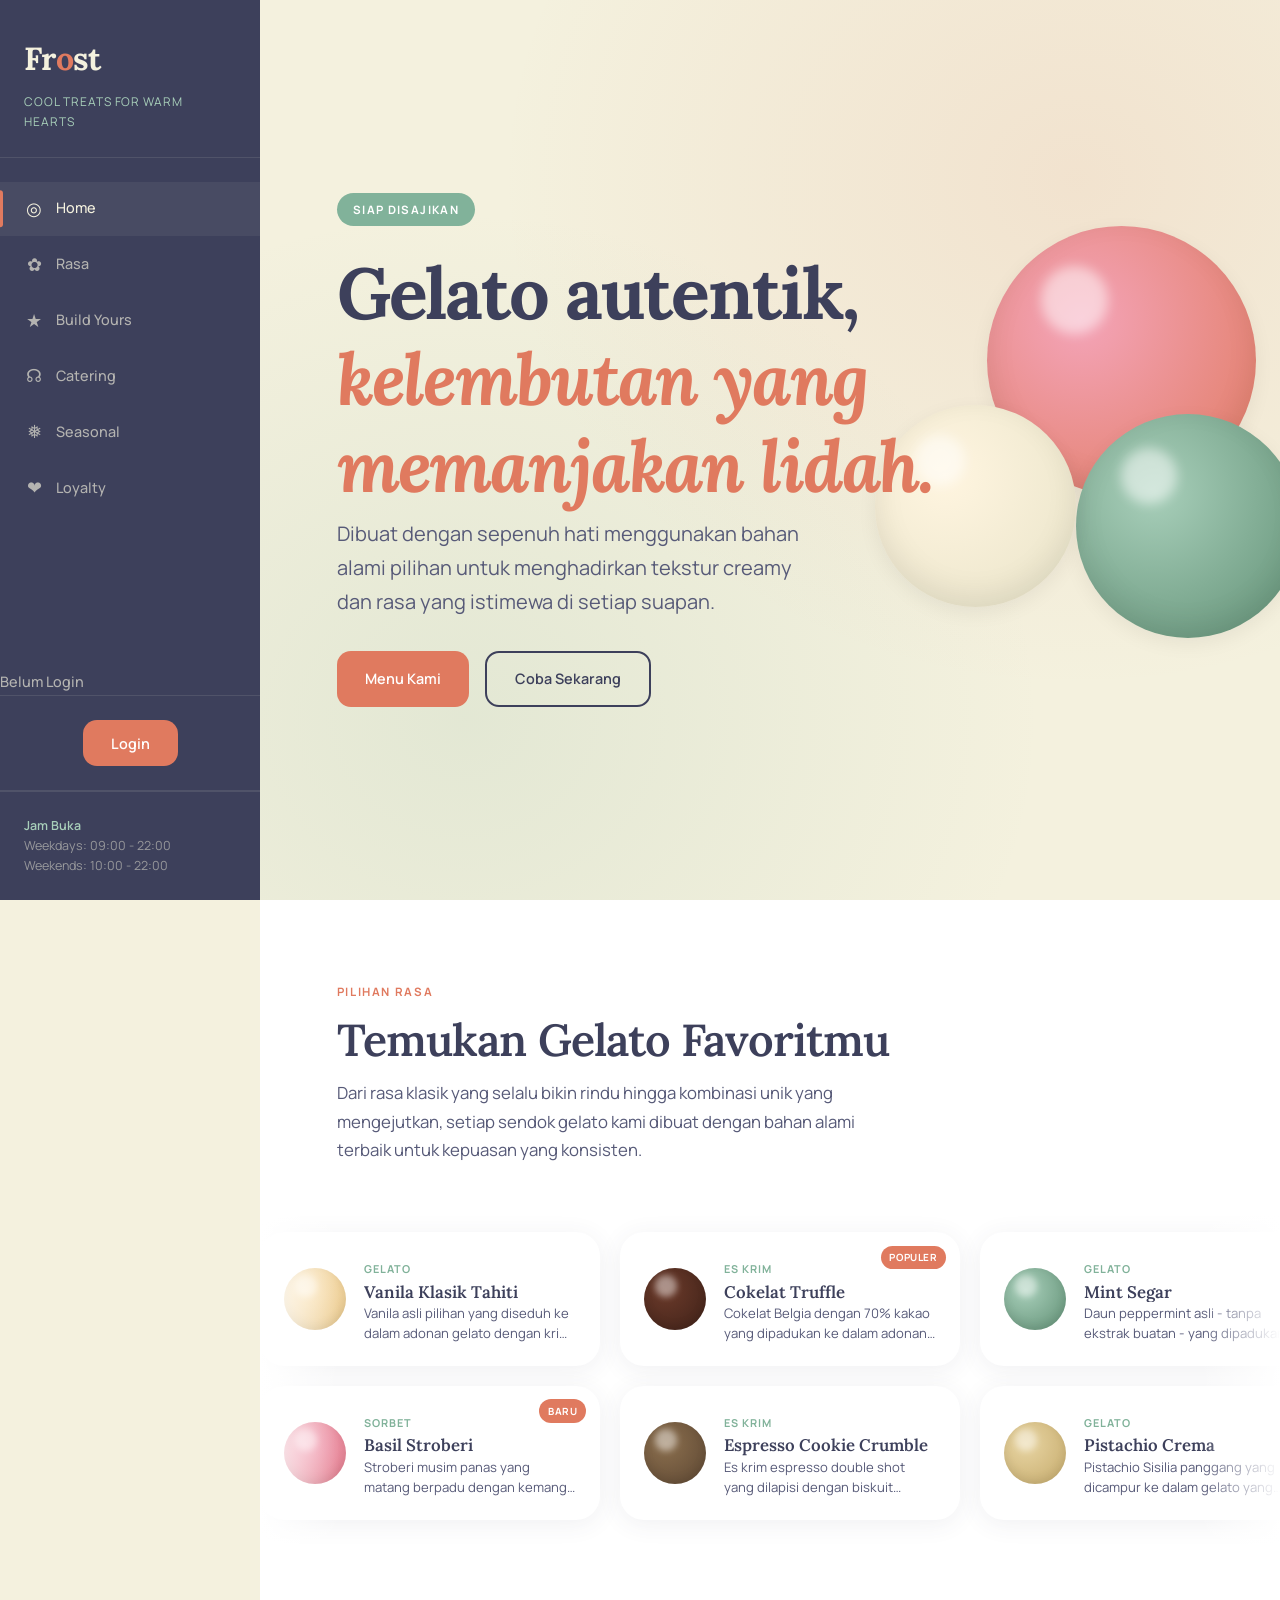
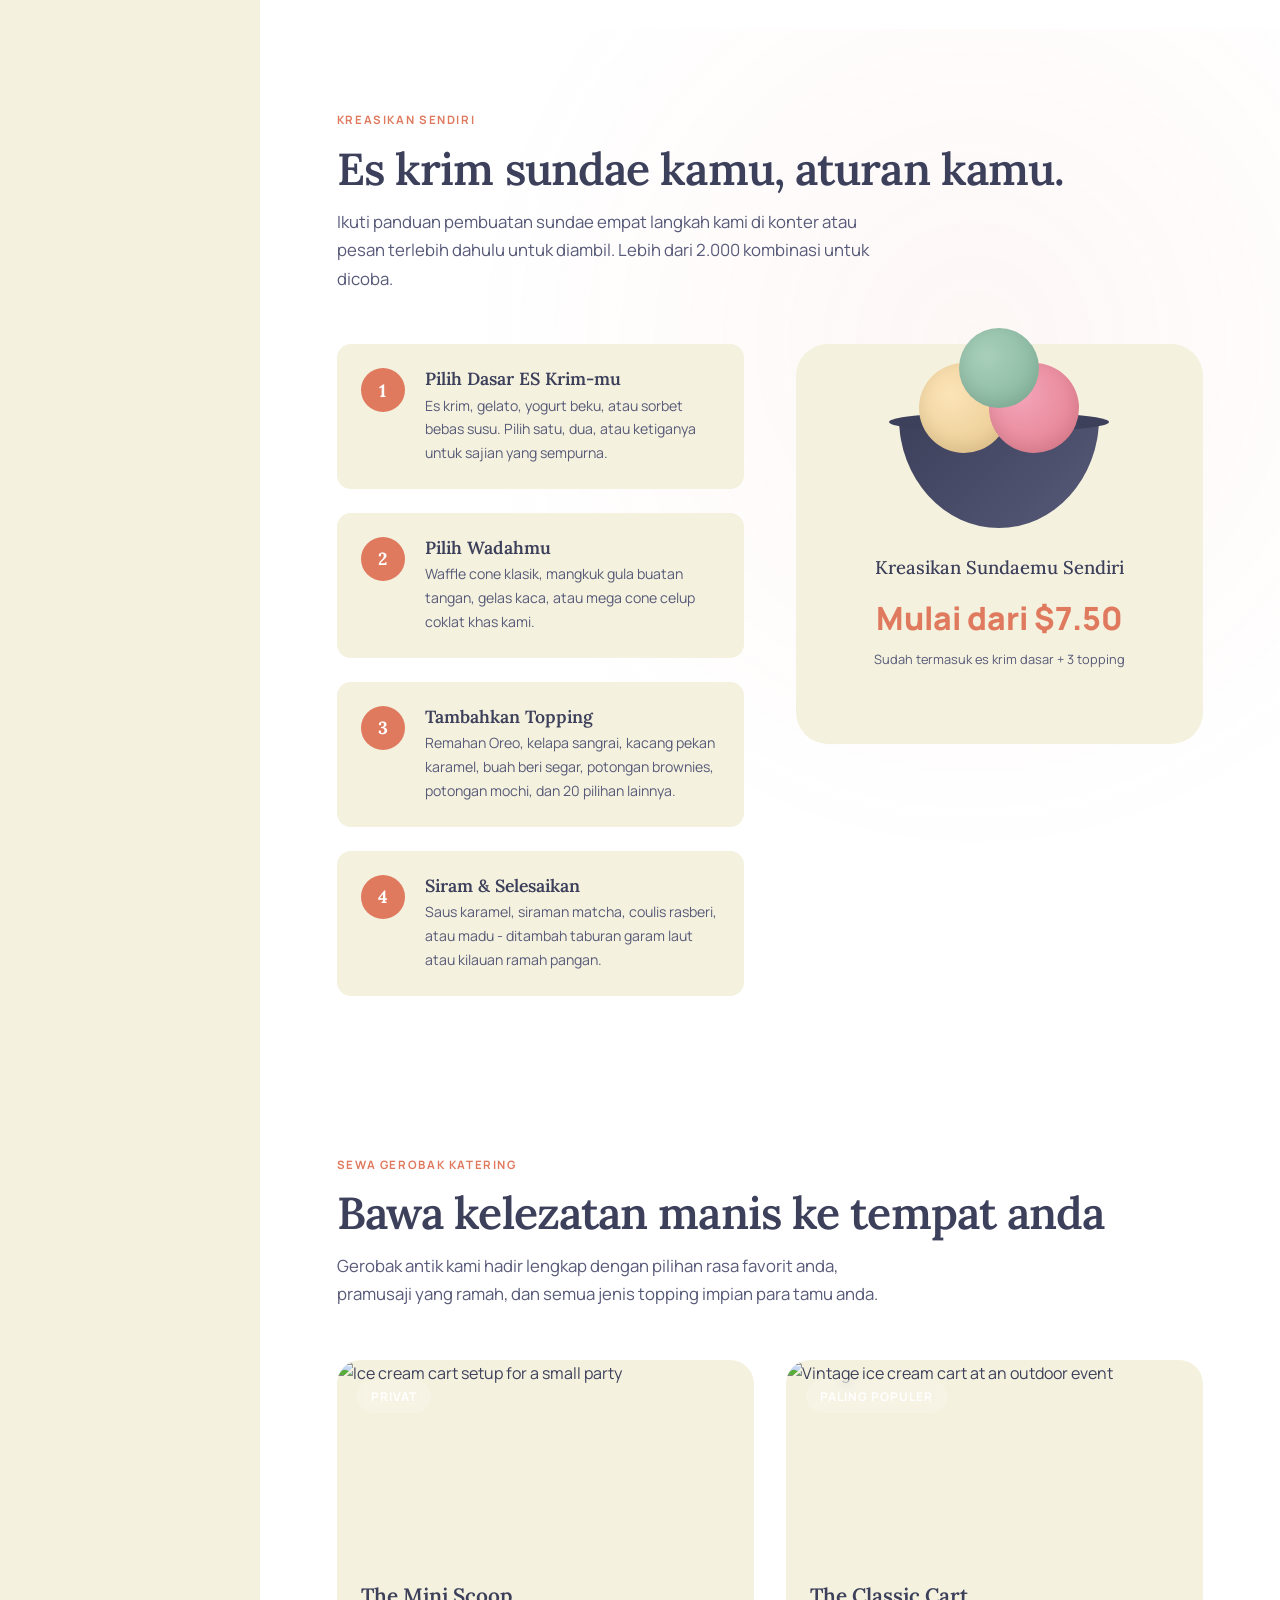
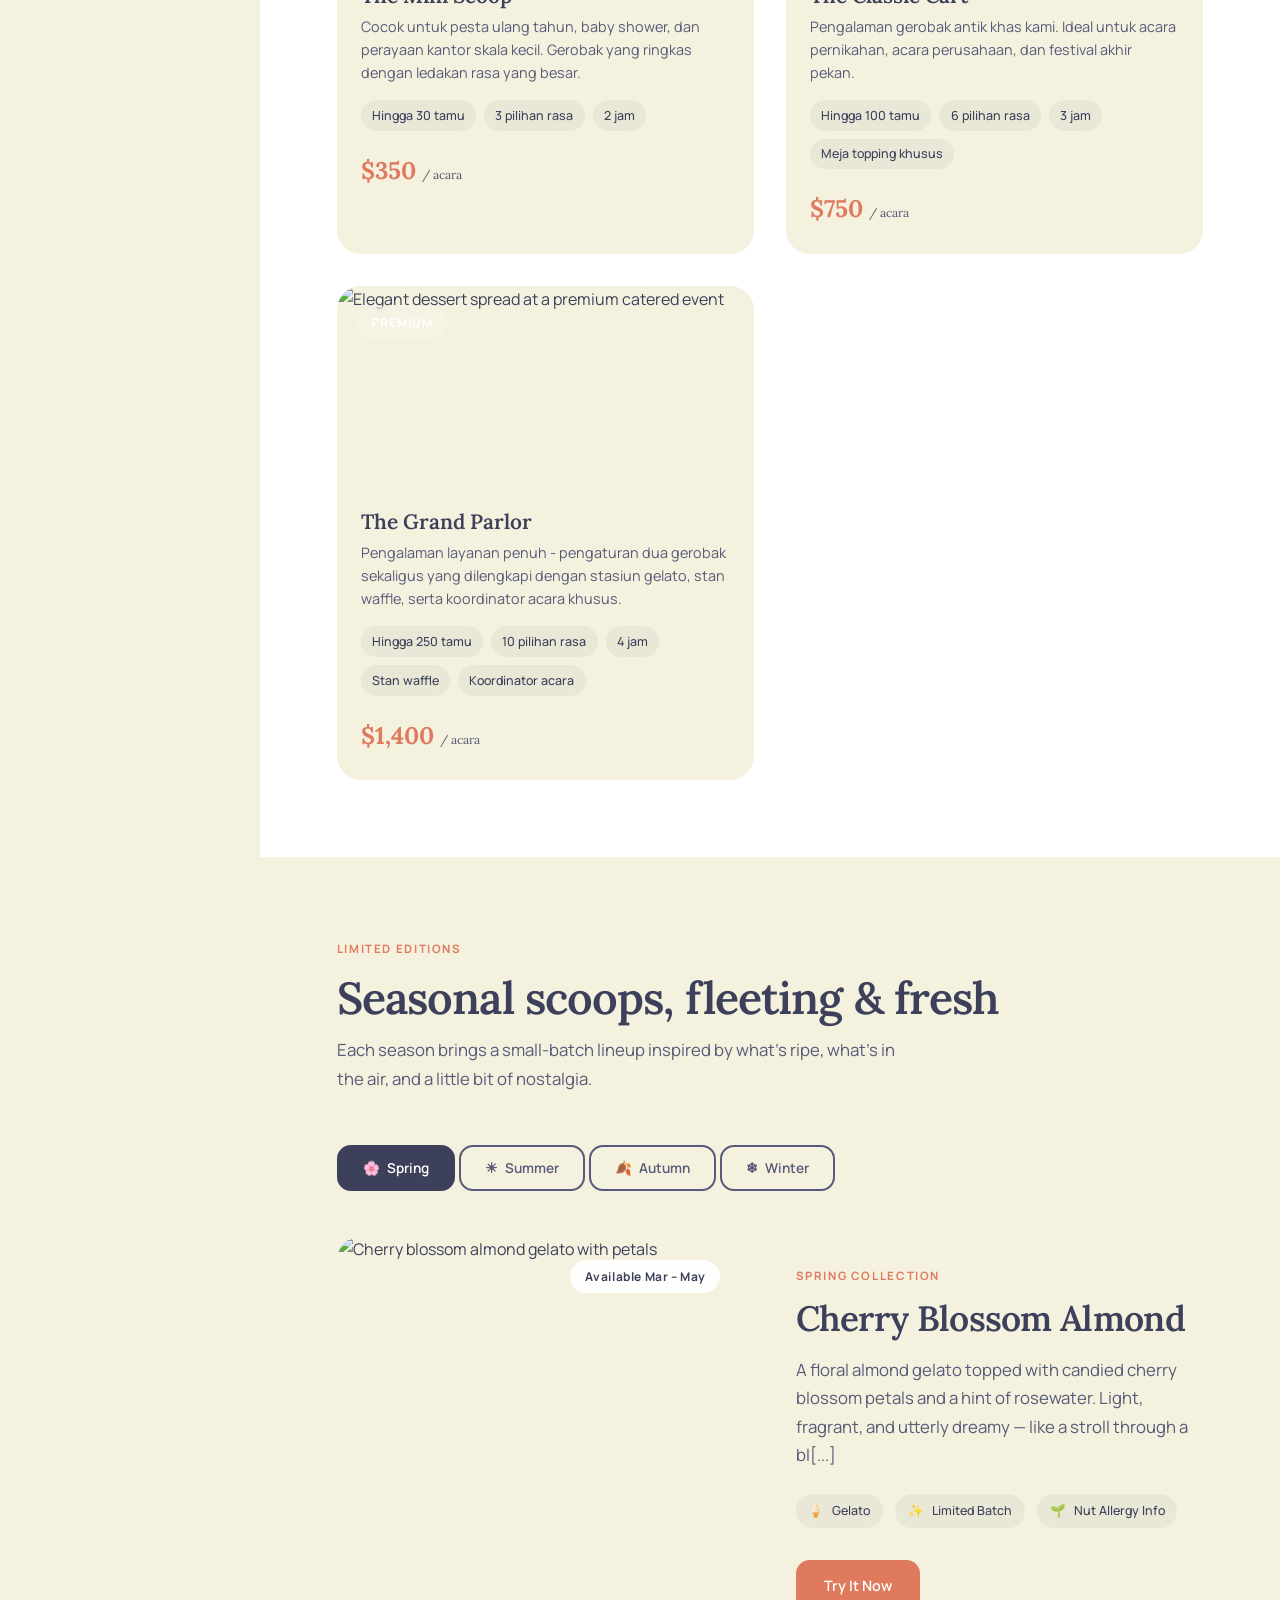
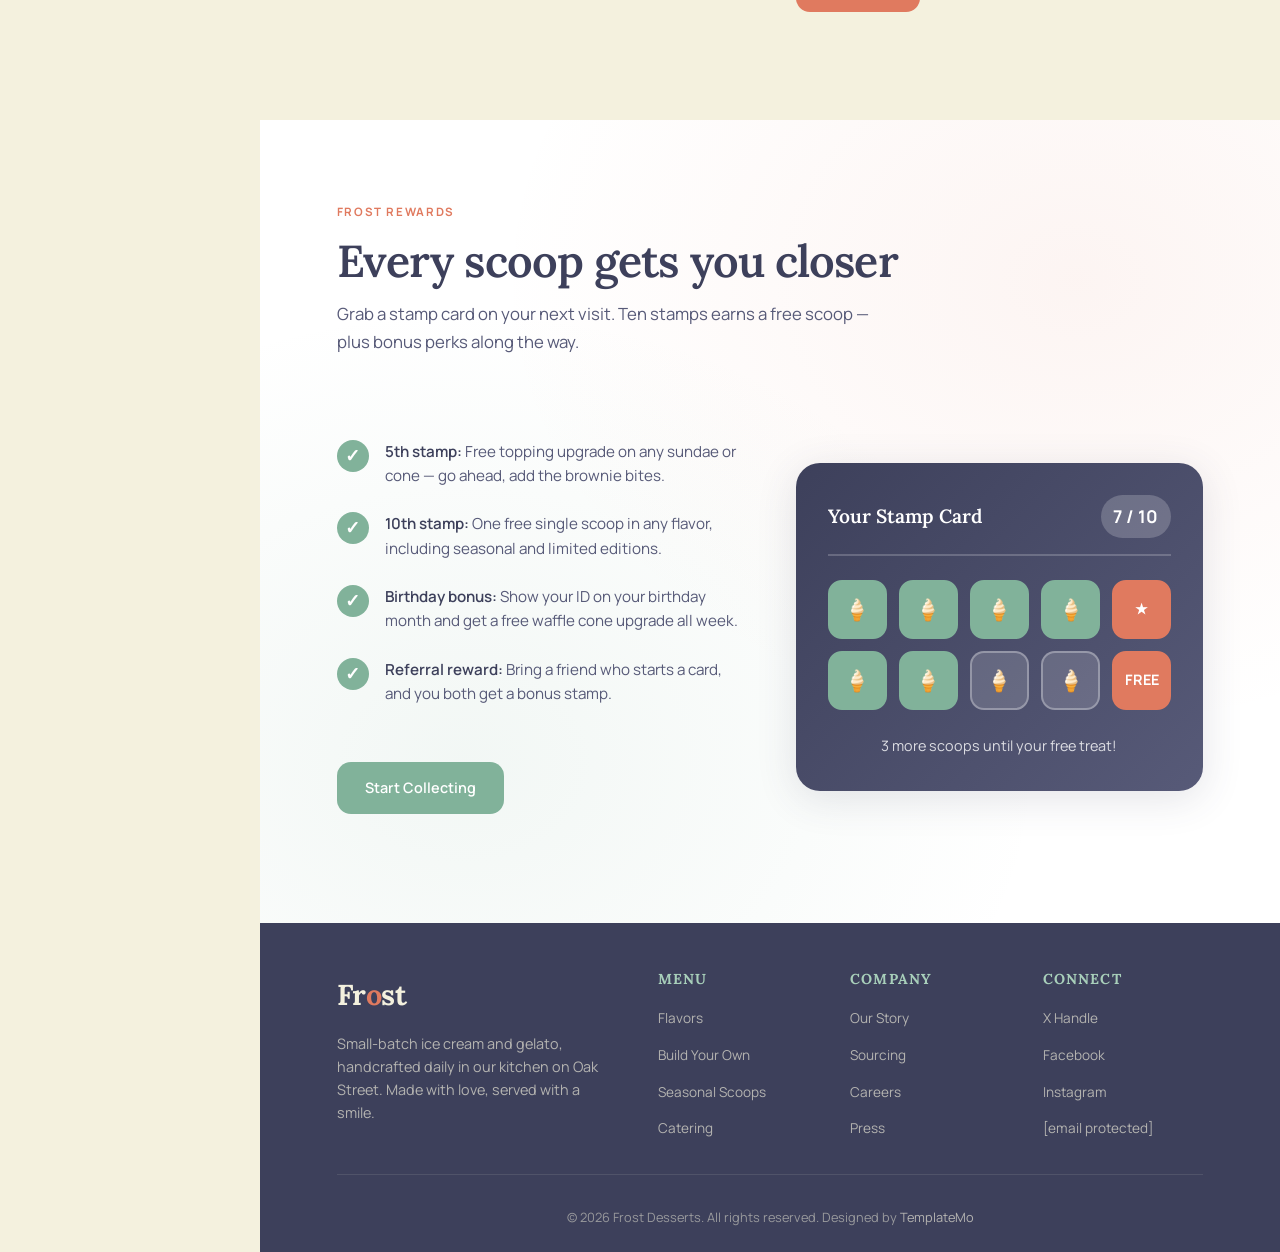
==== commit c34c5689: "Fix typo in section description for flavors" ====
--- a/index.html
+++ b/index.html
@@ -114,7 +114,7 @@
       <div class="section__header reveal">
         <span class="section__label">Pilihan Rasa</span>
         <h2 class="section__title">Temukan Gelato Favoritmu</h2>
-        <p class="section__desc">Dari rasa klasik yang selalu bikin rindu hingga kombinasi unik yang mengejutkan, setiap sendok gelato kami dibuat dengan bahan alami terbaik untuk kepuasan yang konsis[...]
+        <p class="section__desc">Dari rasa klasik yang selalu bikin rindu hingga kombinasi unik yang mengejutkan, setiap sendok gelato kami dibuat dengan bahan alami terbaik untuk kepuasan yang konsisten.
       </div>
 
       <!-- Row 1: scrolls left -->
--- a/templatemo-frost-style.css
+++ b/templatemo-frost-style.css
@@ -214,6 +214,7 @@
 	display: flex;
 	flex-direction: column;
 	gap: 0.75rem;
+	text-align: center;
 }
 
 .sidebar__auth-info {
@@ -230,6 +231,8 @@
 	font-weight: 600;
 	border-radius: var(--radius-md);
 	transition: all 0.3s var(--ease-out);
+	align-self: center;
+	width: auto;
 }
 
 .sidebar__footer {
@@ -998,62 +1001,39 @@
 }
 
 .seasonal-tab {
-	flex: 1;
-	padding: 1rem 1.25rem;
-	background: rgba(61, 64, 91, 0.05);
-	border: 2px solid transparent;
+	padding: 0.75rem 1.5rem;
+	font-size: 0.85rem;
+	font-weight: 600;
+	background: transparent;
+	color: var(--navy-light);
 	border-radius: var(--radius-md);
-	font-family: var(--font-body);
-	font-size: 0.82rem;
-	font-weight: 600;
-	color: var(--navy-light);
+	transition: all 0.3s var(--ease-out);
+	border: 2px solid var(--navy-light);
 	cursor: pointer;
-	transition: all 0.35s var(--ease-out);
-	text-align: center;
-	position: relative;
+}
+
+.seasonal-tab:hover {
+	background: var(--navy-light);
+	color: #fff;
+}
+
+.seasonal-tab.is-active {
+	background: var(--navy);
+	color: #fff;
+	border-color: var(--navy);
 }
 
 .seasonal-tab__icon {
-	display: block;
-	font-size: 1.6rem;
-	margin-bottom: 0.4rem;
-}
-
-.seasonal-tab:hover {
-	background: rgba(61, 64, 91, 0.09);
-	color: var(--navy);
-}
-
-.seasonal-tab.is-active {
-	color: #fff;
-	background: var(--terracotta);
-}
-
-.seasonal-tab.is-active::after {
-	content: '';
-	position: absolute;
-	bottom: -4px;
-	left: 0;
-	right: 0;
-	height: 3px;
-	background: var(--sage);
-	border-radius: 2px;
+	margin-right: 0.25rem;
 }
 
 .seasonal-panels {
-	position: relative;
-	min-height: 400px;
+	display: grid;
+	grid-template-columns: 1fr;
 }
 
 .seasonal-panel {
 	display: none;
-	position: absolute;
-	top: 0;
-	left: 0;
-	right: 0;
-	opacity: 0;
-	transition: opacity 0.5s var(--ease-out);
-	animation: fadeInUp 0.5s var(--ease-out) forwards;
 	grid-template-columns: 1fr 1fr;
 	gap: clamp(2rem, 4vw, 4rem);
 	align-items: center;
@@ -1061,112 +1041,95 @@
 
 .seasonal-panel.is-active {
 	display: grid;
-	opacity: 1;
-}
-
-@keyframes fadeInUp {
-	from {
-		opacity: 0;
-		transform: translateY(20px);
-	}
-	to {
-		opacity: 1;
-		transform: translateY(0);
-	}
 }
 
 .seasonal-panel__visual {
 	position: relative;
+	overflow: hidden;
 	border-radius: var(--radius-lg);
-	overflow: hidden;
-	height: 350px;
+	height: 400px;
 }
 
 .seasonal-panel__visual img {
 	width: 100%;
 	height: 100%;
 	object-fit: cover;
-	display: block;
+	border-radius: var(--radius-lg);
 }
 
 .seasonal-panel__badge {
 	position: absolute;
-	bottom: 1rem;
-	left: 1rem;
-	padding: 0.4rem 1rem;
-	background: rgba(61, 64, 91, 0.9);
-	color: #fff;
+	top: 1.5rem;
+	right: 1.5rem;
+	padding: 0.4rem 0.9rem;
+	background: rgba(255, 255, 255, 0.9);
+	border-radius: 50px;
 	font-size: 0.75rem;
 	font-weight: 700;
-	letter-spacing: 0.08em;
-	text-transform: uppercase;
-	border-radius: 50px;
-	backdrop-filter: blur(6px);
+	color: var(--navy);
+	letter-spacing: 0.05em;
 }
 
 .seasonal-panel__details {
-	display: flex;
-	flex-direction: column;
-	gap: 1rem;
+	padding: 2rem 0;
 }
 
 .seasonal-panel__season-label {
+	display: inline-block;
 	font-size: 0.72rem;
 	font-weight: 700;
 	letter-spacing: 0.14em;
 	text-transform: uppercase;
 	color: var(--terracotta);
+	margin-bottom: 0.75rem;
 }
 
 .seasonal-panel__name {
 	font-family: var(--font-heading);
-	font-size: clamp(1.8rem, 4vw, 2.2rem);
-	font-weight: 700;
+	font-size: 2.2rem;
 	color: var(--navy);
-	margin: 0;
+	margin-bottom: 1rem;
+	letter-spacing: -0.02em;
 }
 
 .seasonal-panel__desc {
 	font-size: 1.05rem;
 	color: var(--navy-light);
+	margin-bottom: 1.5rem;
 	line-height: 1.7;
-	margin: 0;
+	max-width: 520px;
 }
 
 .seasonal-panel__meta {
 	display: flex;
 	flex-wrap: wrap;
-	gap: 0.5rem;
+	gap: 0.75rem;
+	margin-bottom: 2rem;
 }
 
 .seasonal-panel__meta-tag {
+	padding: 0.4rem 0.8rem;
+	background: rgba(61, 64, 91, 0.06);
+	border-radius: 50px;
+	font-size: 0.78rem;
+	font-weight: 500;
+	color: var(--navy);
 	display: inline-flex;
 	align-items: center;
-	gap: 0.4rem;
-	padding: 0.4rem 0.85rem;
-	background: rgba(224, 122, 95, 0.1);
-	border-radius: 50px;
-	font-size: 0.8rem;
-	font-weight: 600;
-	color: var(--terracotta);
-}
-
-.seasonal-panel__meta-tag span {
-	font-size: 1rem;
+	gap: 0.5rem;
 }
 
 .seasonal-panel__cta {
-	align-self: flex-start;
-	margin-top: 1rem;
+	display: inline-block;
 }
 
 /* ============================================
        Section: Loyalty Stamp Card
        ============================================ */
 .loyalty {
-	position: relative;
 	background:
-		radial-gradient(ellipse at 70% 30%, rgba(129, 178, 154, 0.08) 0%, transparent 50%),
+		radial-gradient(ellipse at 20% 80%, rgba(129, 178, 154, 0.1) 0%, transparent 50%),
+		radial-gradient(ellipse at 80% 20%, rgba(224, 122, 95, 0.08) 0%, transparent 50%),
 		#fff;
 }
 
@@ -1178,20 +1141,20 @@
 }
 
 .loyalty__info {
+	padding: 2rem 0;
+}
+
+.loyalty__perks {
 	display: flex;
 	flex-direction: column;
 	gap: 1.5rem;
-}
-
-.loyalty__perks {
-	display: flex;
-	flex-direction: column;
-	gap: 1.25rem;
+	margin-bottom: 1.5rem;
 }
 
 .perk {
 	display: flex;
 	gap: 1rem;
+	align-items: flex-start;
 }
 
 .perk__icon {
@@ -1205,7 +1168,7 @@
 	align-items: center;
 	justify-content: center;
 	font-weight: 700;
-	font-size: 1.2rem;
+	font-size: 1.1rem;
 }
 
 .perk__text {
@@ -1217,14 +1180,16 @@
 
 .perk__text strong {
 	color: var(--navy);
-	font-weight: 700;
-}
-
+	font-weight: 600;
+}
+
+/* Stamp card visual */
 .stamp-card {
-	background: var(--cream);
+	background: linear-gradient(135deg, var(--navy), var(--navy-light));
 	border-radius: var(--radius-lg);
 	padding: 2rem;
-	box-shadow: var(--shadow-card);
+	color: #fff;
+	box-shadow: var(--shadow-hover);
 }
 
 .stamp-card__header {
@@ -1233,66 +1198,63 @@
 	align-items: center;
 	margin-bottom: 1.5rem;
 	padding-bottom: 1rem;
-	border-bottom: 2px solid rgba(61, 64, 91, 0.1);
+	border-bottom: 2px solid rgba(255, 255, 255, 0.2);
 }
 
 .stamp-card__title {
 	font-family: var(--font-heading);
 	font-size: 1.2rem;
-	font-weight: 700;
-	color: var(--navy);
+	font-weight: 600;
 }
 
 .stamp-card__count {
 	font-size: 1.1rem;
 	font-weight: 700;
-	color: var(--terracotta);
+	background: rgba(255, 255, 255, 0.2);
+	padding: 0.4rem 0.8rem;
+	border-radius: 50px;
 }
 
 .stamp-card__grid {
 	display: grid;
 	grid-template-columns: repeat(5, 1fr);
-	gap: 1rem;
+	gap: 0.75rem;
 	margin-bottom: 1.5rem;
 }
 
 .stamp {
 	aspect-ratio: 1;
-	background: rgba(244, 241, 222, 0.6);
-	border: 2px dashed rgba(61, 64, 91, 0.2);
-	border-radius: var(--radius-md);
 	display: flex;
 	align-items: center;
 	justify-content: center;
-	font-size: 1.5rem;
+	background: rgba(255, 255, 255, 0.15);
+	border-radius: var(--radius-md);
+	font-size: 1.3rem;
+	border: 2px solid rgba(255, 255, 255, 0.3);
 	transition: all 0.3s var(--ease-out);
-	cursor: default;
 }
 
 .stamp--filled {
-	background: linear-gradient(135deg, var(--sage-light), var(--sage));
+	background: var(--sage);
 	border-color: var(--sage);
-	box-shadow: 0 4px 12px rgba(129, 178, 154, 0.2);
 }
 
 .stamp--reward {
-	background: linear-gradient(135deg, var(--terracotta-light), var(--terracotta));
+	background: var(--terracotta);
 	border-color: var(--terracotta);
 	font-weight: 700;
-	color: #fff;
-	box-shadow: 0 4px 12px rgba(224, 122, 95, 0.2);
+	font-size: 0.9rem;
 }
 
 .stamp-card__footer {
+	font-size: 0.9rem;
+	color: rgba(255, 255, 255, 0.8);
+	margin: 0;
 	text-align: center;
-	font-size: 0.9rem;
-	color: var(--navy-light);
-	margin: 0;
-	font-weight: 500;
-}
-
-/* ============================================
-       Section: Footer
+}
+
+/* ============================================
+       Footer
        ============================================ */
 .footer {
 	background: var(--navy);
@@ -1302,8 +1264,8 @@
 
 .footer__top {
 	display: grid;
-	grid-template-columns: 1.5fr 1fr;
-	gap: clamp(2rem, 4vw, 4rem);
+	grid-template-columns: 1fr 2fr;
+	gap: 3rem;
 	margin-bottom: 2rem;
 	padding-bottom: 2rem;
 	border-bottom: 1px solid rgba(244, 241, 222, 0.1);
@@ -1311,11 +1273,11 @@
 
 .footer__brand {
 	font-family: var(--font-heading);
-	font-size: 2rem;
-	font-weight: 700;
+	font-size: 1.8rem;
+	font-weight: 700;
+	color: var(--cream);
+	margin-bottom: 0.75rem;
 	letter-spacing: -0.02em;
-	color: var(--cream);
-	margin-bottom: 0.5rem;
 }
 
 .footer__brand span {
@@ -1323,9 +1285,9 @@
 }
 
 .footer__copy {
-	font-size: 0.95rem;
-	color: rgba(244, 241, 222, 0.7);
-	line-height: 1.7;
+	font-size: 0.9rem;
+	color: rgba(244, 241, 222, 0.65);
+	line-height: 1.6;
 	max-width: 380px;
 	margin: 0;
 }
@@ -1337,12 +1299,12 @@
 }
 
 .footer__col h4 {
-	font-size: 0.95rem;
-	font-weight: 700;
-	color: var(--cream);
+	font-size: 0.9rem;
+	font-weight: 700;
+	letter-spacing: 0.08em;
+	text-transform: uppercase;
+	color: var(--sage-light);
 	margin-bottom: 1rem;
-	text-transform: uppercase;
-	letter-spacing: 0.06em;
 }
 
 .footer__col ul {
@@ -1358,7 +1320,7 @@
 }
 
 .footer__col a:hover {
-	color: var(--sage-light);
+	color: var(--cream);
 }
 
 .footer__bottom {
@@ -1367,24 +1329,53 @@
 	color: rgba(244, 241, 222, 0.5);
 }
 
-.footer__bottom p {
-	margin: 0;
-}
-
 .footer__bottom a {
-	color: rgba(244, 241, 222, 0.7);
+	color: rgba(244, 241, 222, 0.65);
 	transition: color 0.3s var(--ease-out);
 }
 
 .footer__bottom a:hover {
-	color: var(--sage-light);
-}
-
-/* ============================================
-       Responsive: Tablet
+	color: var(--cream);
+}
+
+/* ============================================
+       Responsive Design
        ============================================ */
 @media (max-width: 1024px) {
-	.builder__layout,
+	.sidebar {
+		transform: translateX(-100%);
+		width: var(--sidebar-width);
+	}
+
+	.sidebar.is-open {
+		transform: translateX(0);
+	}
+
+	.main {
+		margin-left: 0;
+	}
+
+	.hamburger {
+		display: flex;
+	}
+
+	.sidebar-overlay {
+		display: block;
+	}
+
+	.hero__deco {
+		opacity: 0.3;
+		right: -15%;
+	}
+
+	.builder__layout {
+		grid-template-columns: 1fr;
+	}
+
+	.builder__preview {
+		min-height: 350px;
+	}
+
 	.loyalty__layout {
 		grid-template-columns: 1fr;
 	}
@@ -1394,7 +1385,7 @@
 	}
 
 	.seasonal-panel__visual {
-		height: 250px;
+		height: 300px;
 	}
 
 	.footer__top {
@@ -1402,55 +1393,38 @@
 	}
 
 	.footer__links {
-		grid-template-columns: repeat(2, 1fr);
-	}
-}
-
-/* ============================================
-       Responsive: Mobile
-       ============================================ */
+		grid-template-columns: 1fr 1fr;
+	}
+}
+
 @media (max-width: 768px) {
-	.main {
-		margin-left: 0;
-	}
-
-	.hamburger {
-		display: flex;
-	}
-
-	.sidebar {
-		transform: translateX(-100%);
-		max-width: 100%;
-		width: 80vw;
-	}
-
-	.sidebar.is-visible {
-		transform: translateX(0);
-	}
-
-	.sidebar-overlay {
-		display: block;
-	}
-
-	.hero__deco {
-		opacity: 0.5;
-		right: -10%;
-	}
-
-	.flavor-card {
-		width: 280px;
+	:root {
+		--sidebar-width: 100%;
+	}
+
+	.catering__grid {
+		grid-template-columns: 1fr;
 	}
 
 	.seasonal-tabs {
-		flex-wrap: wrap;
+		gap: 0;
+		overflow-x: auto;
+		scroll-behavior: smooth;
+		-webkit-overflow-scrolling: touch;
 	}
 
 	.seasonal-tab {
-		flex: 1 1 calc(50% - 2px);
+		white-space: nowrap;
+		flex-shrink: 0;
 	}
 
 	.stamp-card__grid {
-		grid-template-columns: repeat(4, 1fr);
+		grid-template-columns: repeat(5, 1fr);
+	}
+
+	.footer__links {
+		grid-template-columns: 1fr;
+		gap: 1.5rem;
 	}
 }
 
@@ -1459,39 +1433,16 @@
 		font-size: clamp(1.8rem, 5vw, 2.8rem);
 	}
 
-	.section {
-		padding: 2rem 1.5rem;
-	}
-
-	.flavor-card {
-		width: 220px;
-		padding: 1rem;
-	}
-
-	.flavor-card__name {
-		font-size: 0.95rem;
-	}
-
-	.seasonal-tab {
-		flex: 1 1 100%;
-		padding: 0.75rem 1rem;
-		font-size: 0.75rem;
-	}
-
-	.seasonal-tab__icon {
-		font-size: 1.2rem;
-		margin-bottom: 0.2rem;
-	}
-
-	.footer__col {
-		display: none;
-	}
-
-	.footer__links {
-		display: none;
-	}
-}
-
-.align-center{
-	align-content: center;
-}
+	.section__title {
+		font-size: clamp(1.3rem, 4vw, 1.8rem);
+	}
+
+	.stamp-card__grid {
+		grid-template-columns: repeat(5, 1fr);
+		gap: 0.5rem;
+	}
+
+	.stamp {
+		font-size: 1rem;
+	}
+}
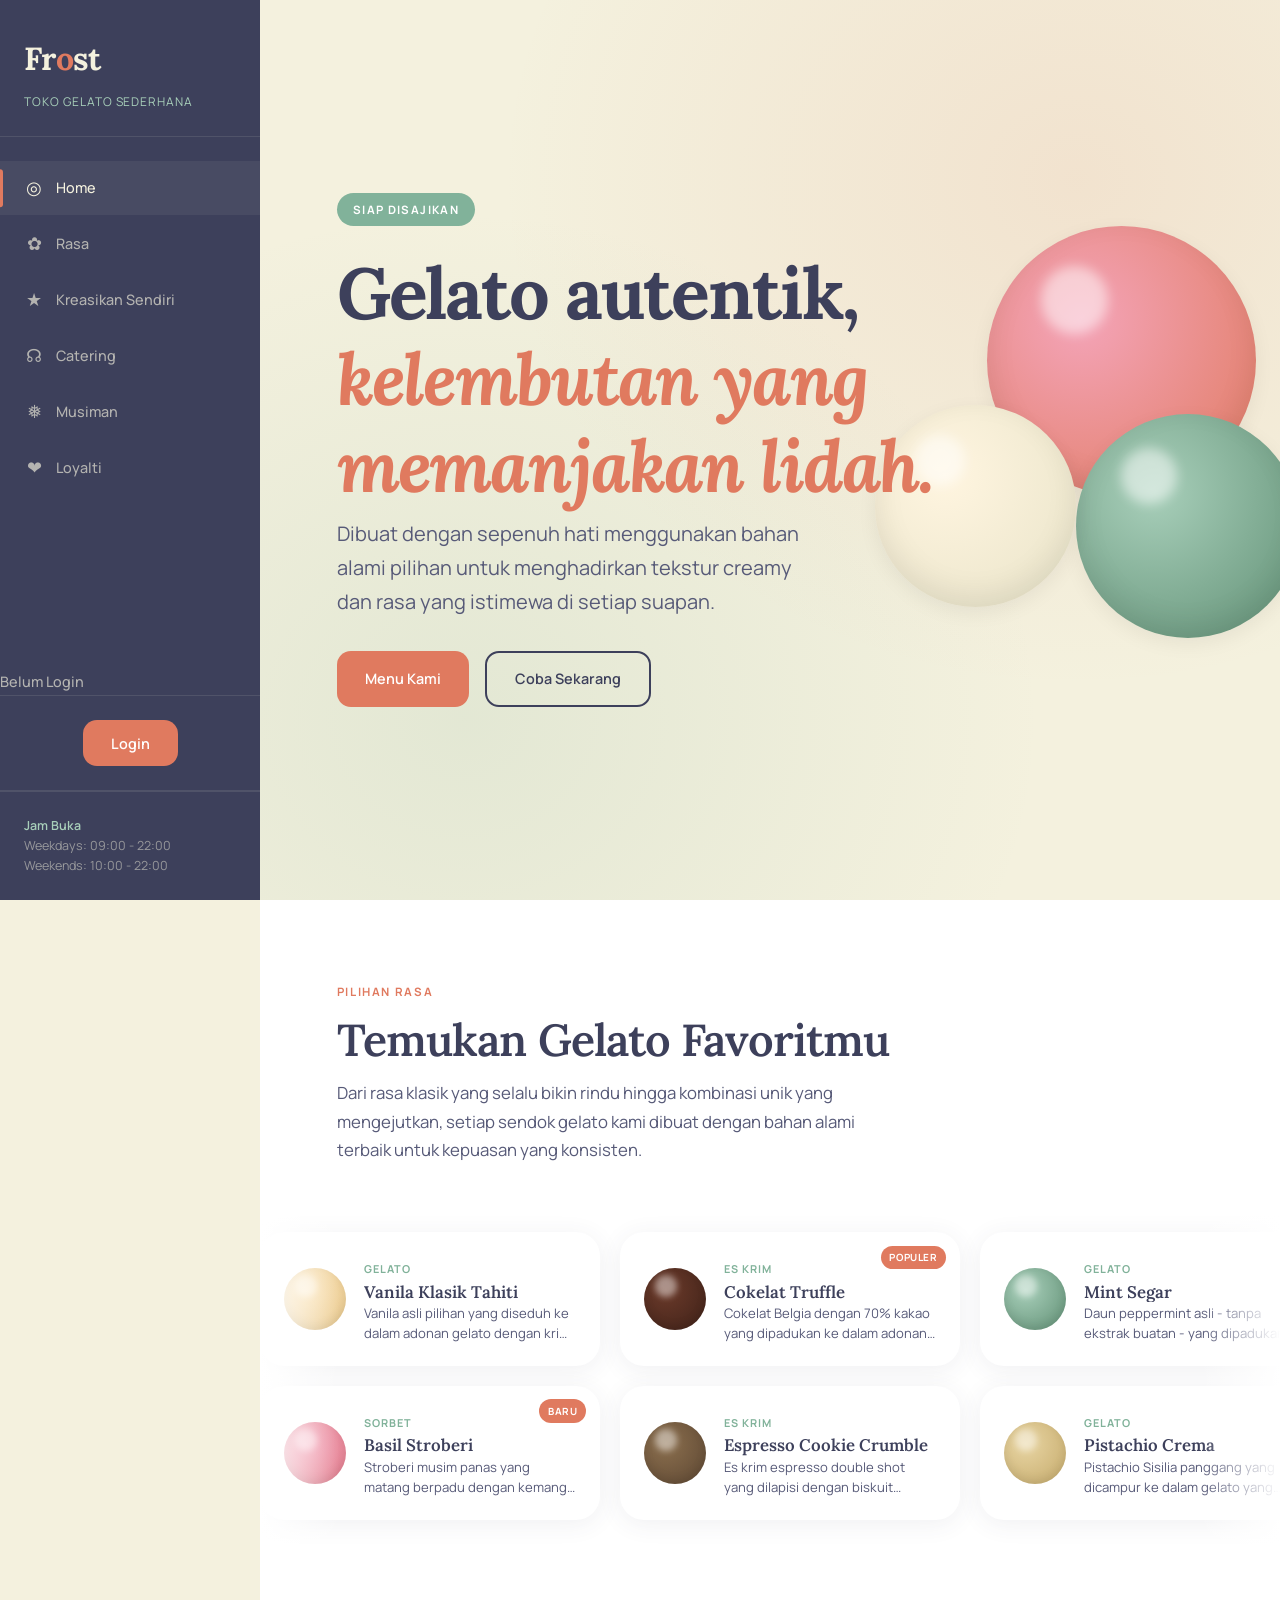
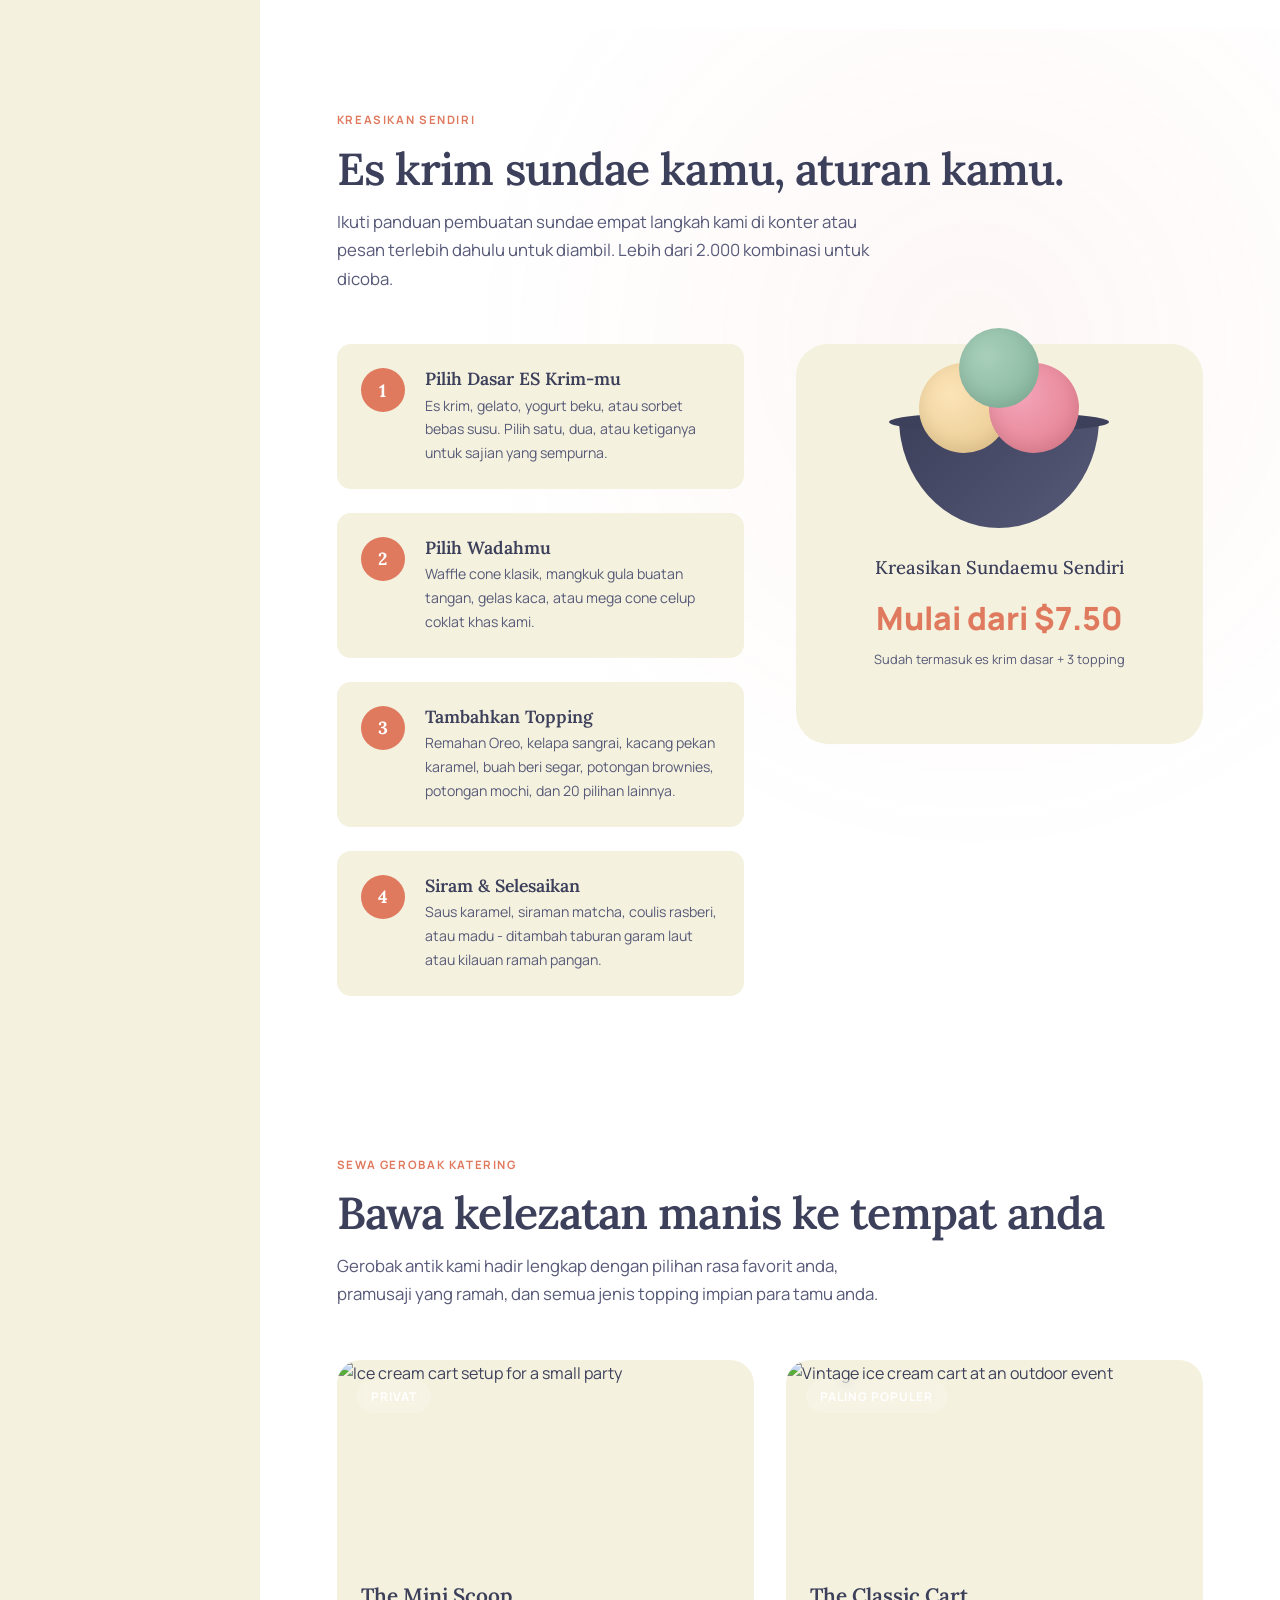
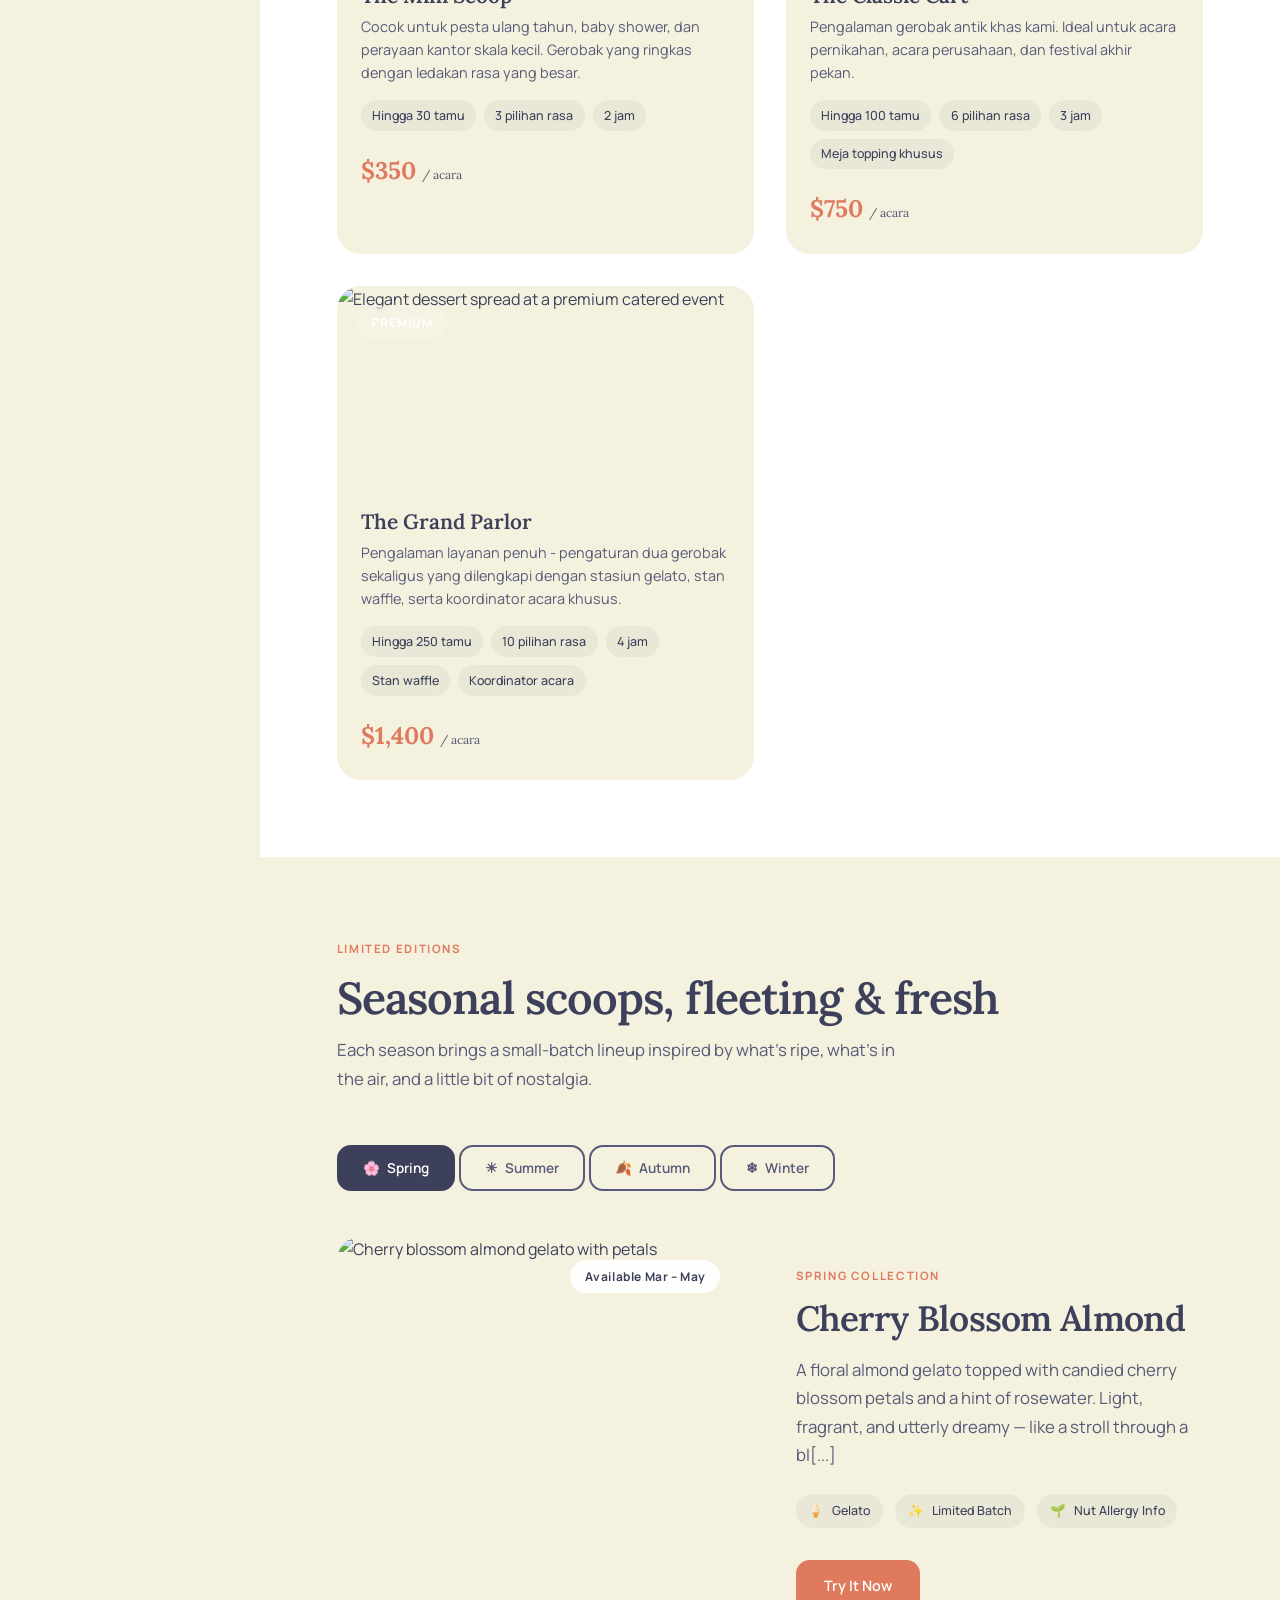
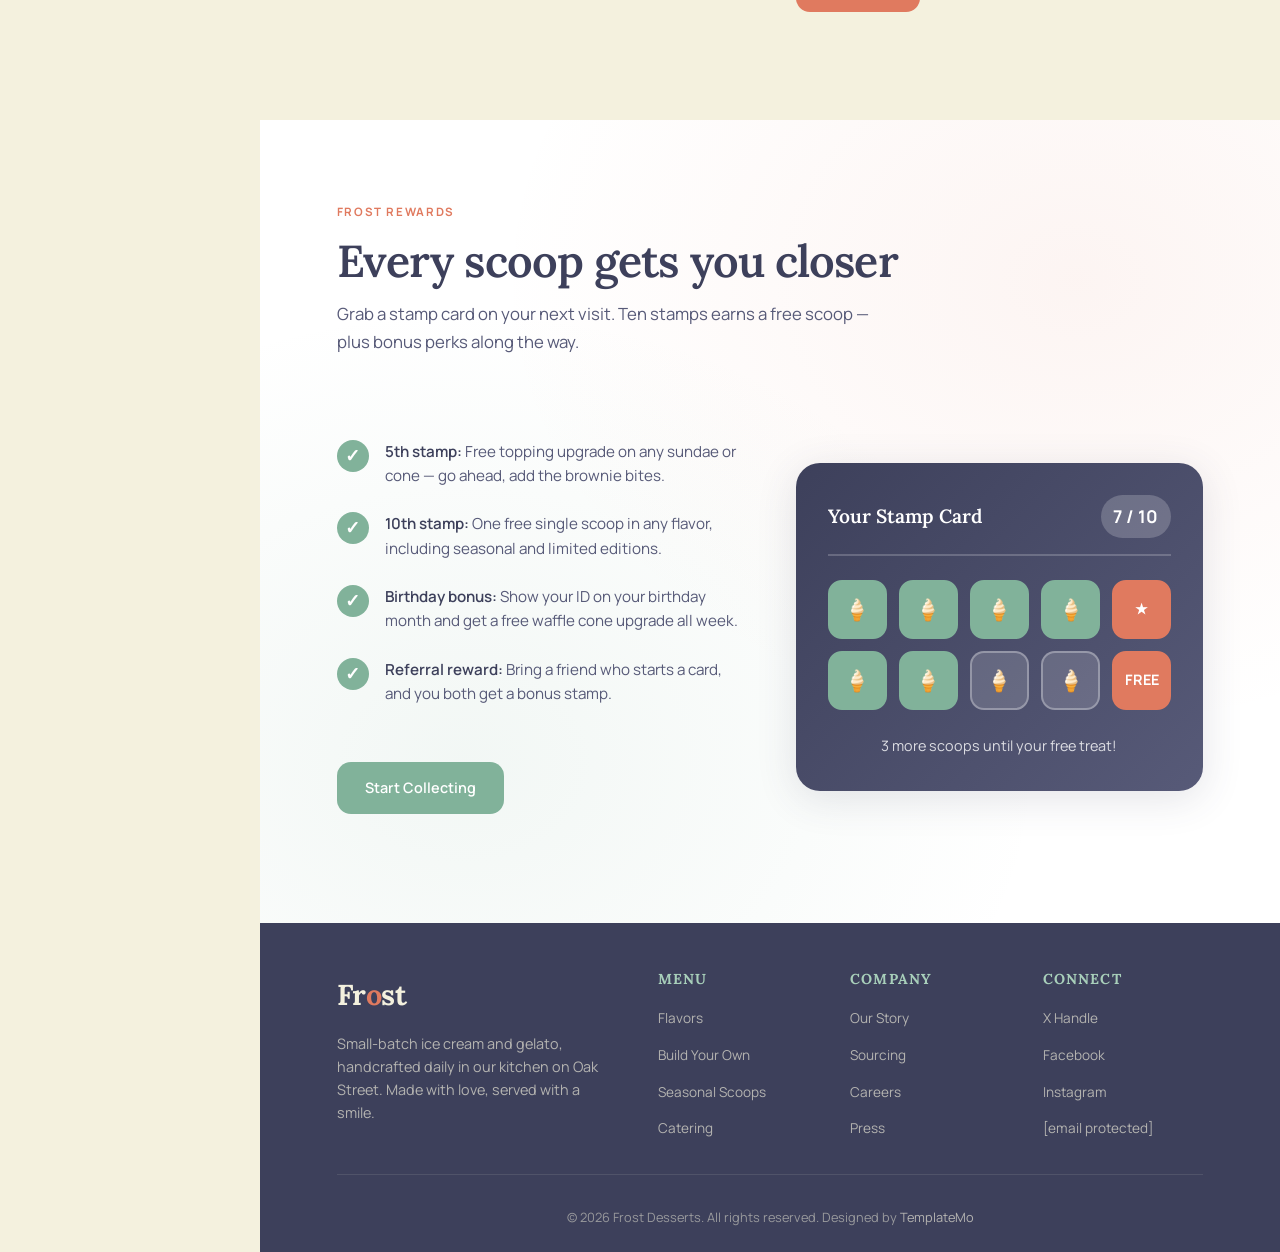
==== commit f77a7261: "Update sidebar tagline and navigation links" ====
--- a/index.html
+++ b/index.html
@@ -47,17 +47,17 @@
   <aside class="sidebar" id="sidebar" role="navigation" aria-label="Main navigation">
     <div class="sidebar__brand">
       <div class="sidebar__logo">Fr<span>o</span>st</div>
-      <div class="sidebar__tagline">Cool Treats for Warm Hearts</div>
+      <div class="sidebar__tagline">Toko Gelato Sederhana</div>
     </div>
 
     <nav class="sidebar__nav">
       <ul>
         <li><a href="#hero" class="active"><span class="nav-icon">&#9678;</span> Home</a></li>
         <li><a href="#flavors"><span class="nav-icon">&#10047;</span> Rasa</a></li>
-        <li><a href="#builder"><span class="nav-icon">&#9733;</span> Build Yours</a></li>
+        <li><a href="#builder"><span class="nav-icon">&#9733;</span> Kreasikan Sendiri</a></li>
         <li><a href="#catering"><span class="nav-icon">&#9738;</span> Catering</a></li>
-        <li><a href="#seasonal"><span class="nav-icon">&#10053;</span> Seasonal</a></li>
-        <li><a href="#loyalty"><span class="nav-icon">&#10084;</span> Loyalty</a></li>
+        <li><a href="#seasonal"><span class="nav-icon">&#10053;</span> Musiman</a></li>
+        <li><a href="#loyalty"><span class="nav-icon">&#10084;</span> Loyalti</a></li>
       </ul>
     </nav>
     <p id="userInfo" class="sidebar__auth-info align-center" >Belum Login</p>
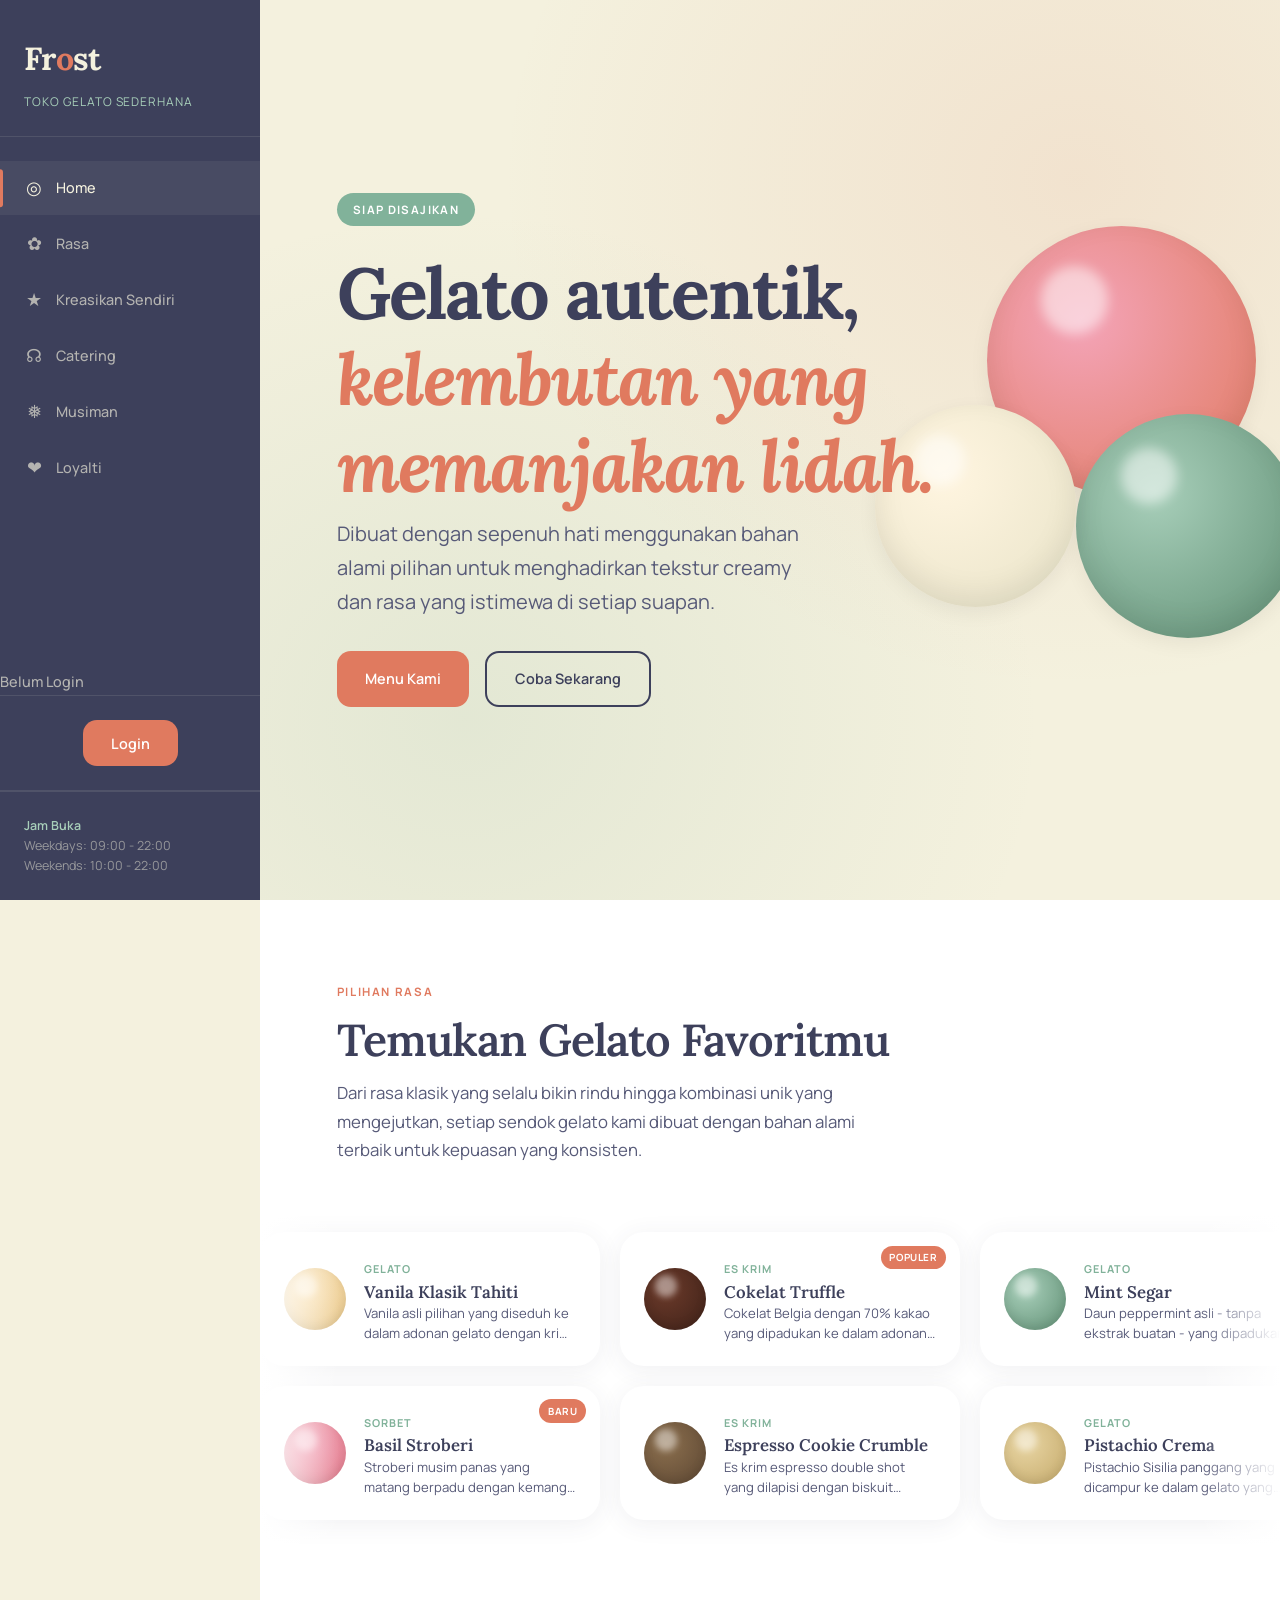
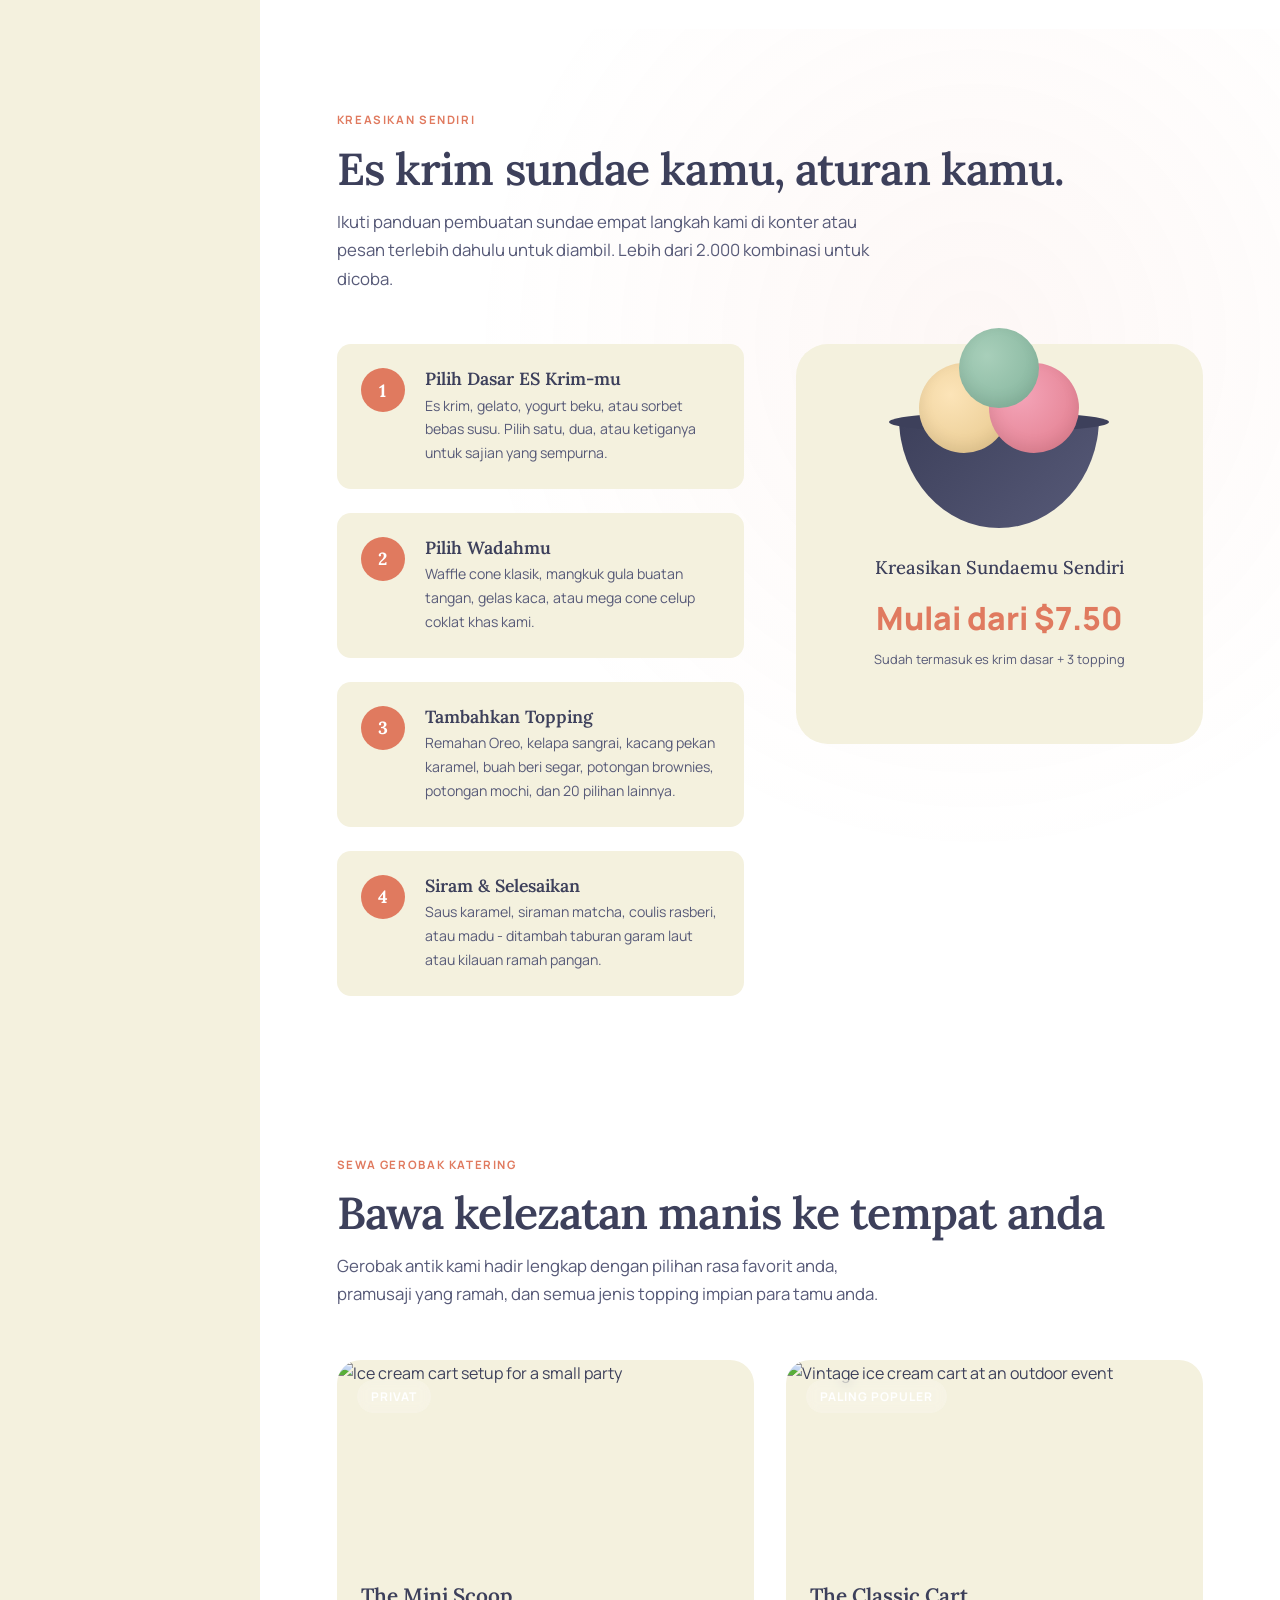
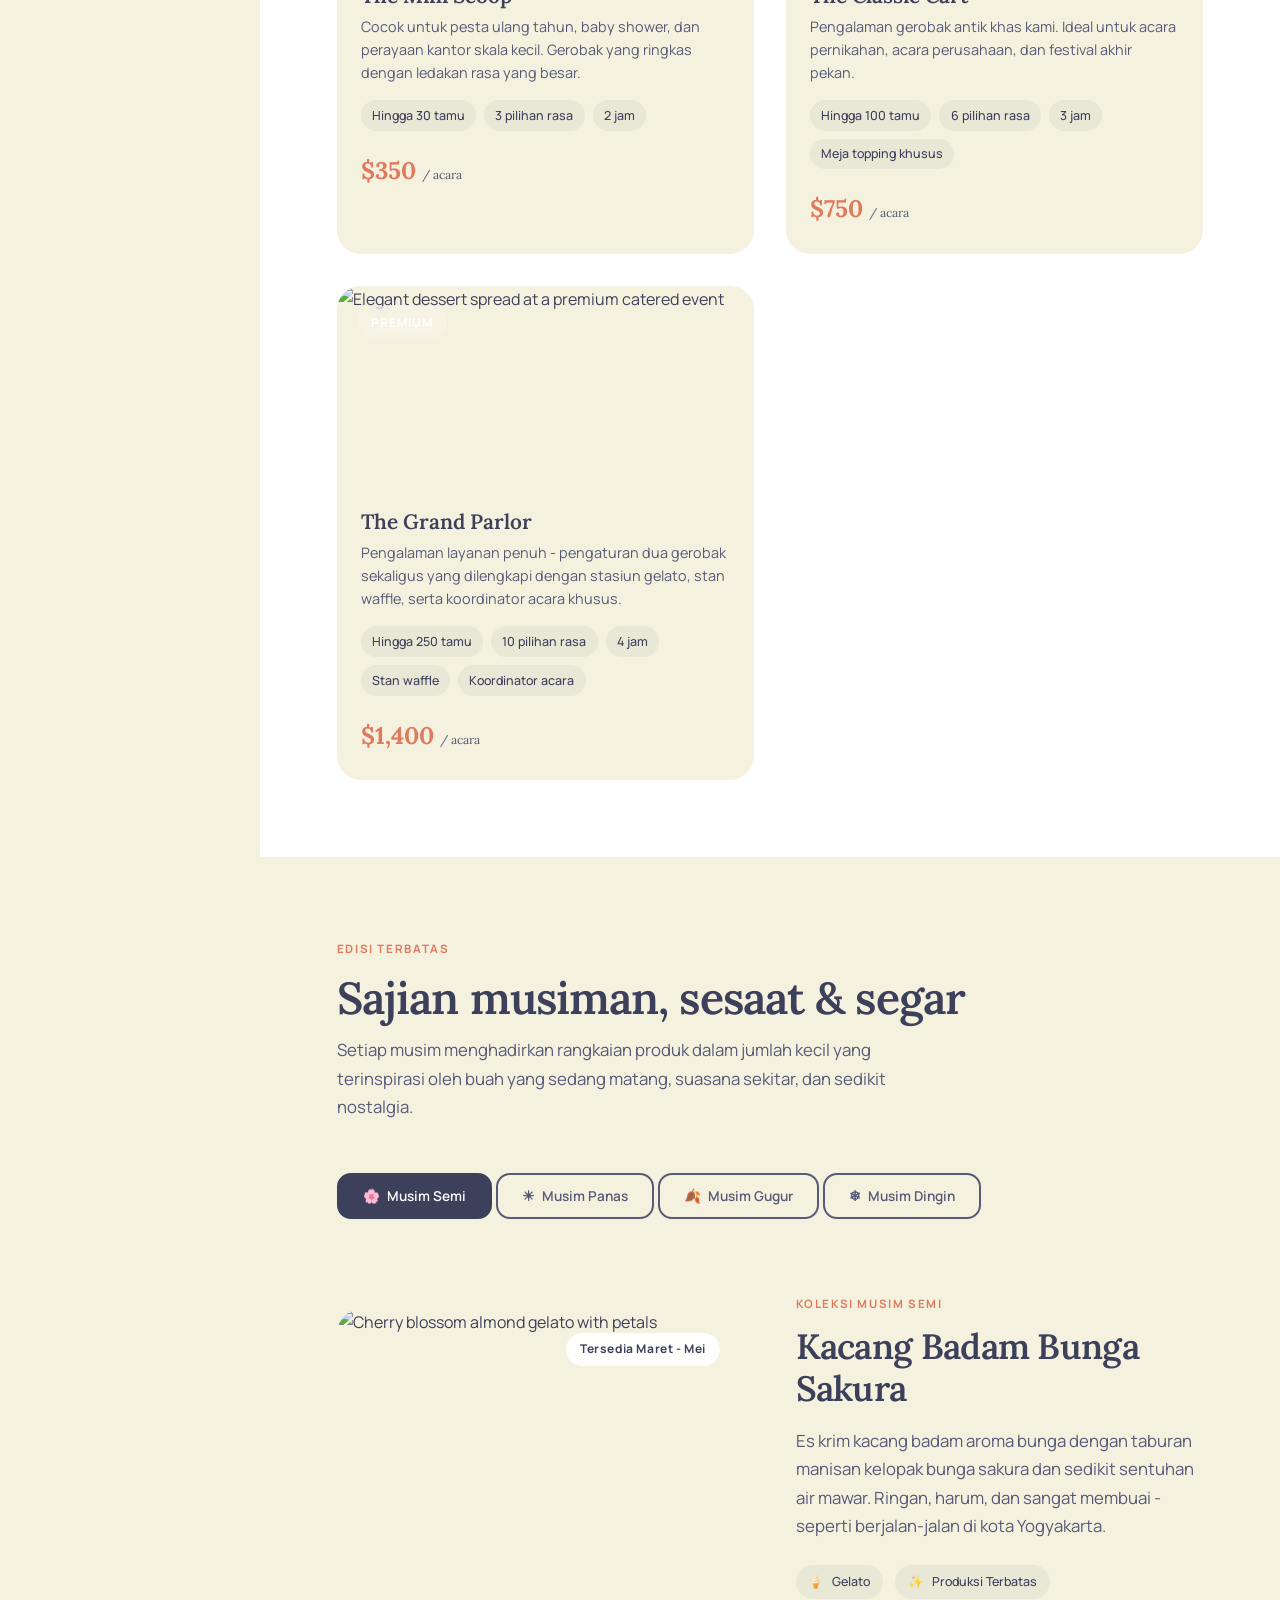
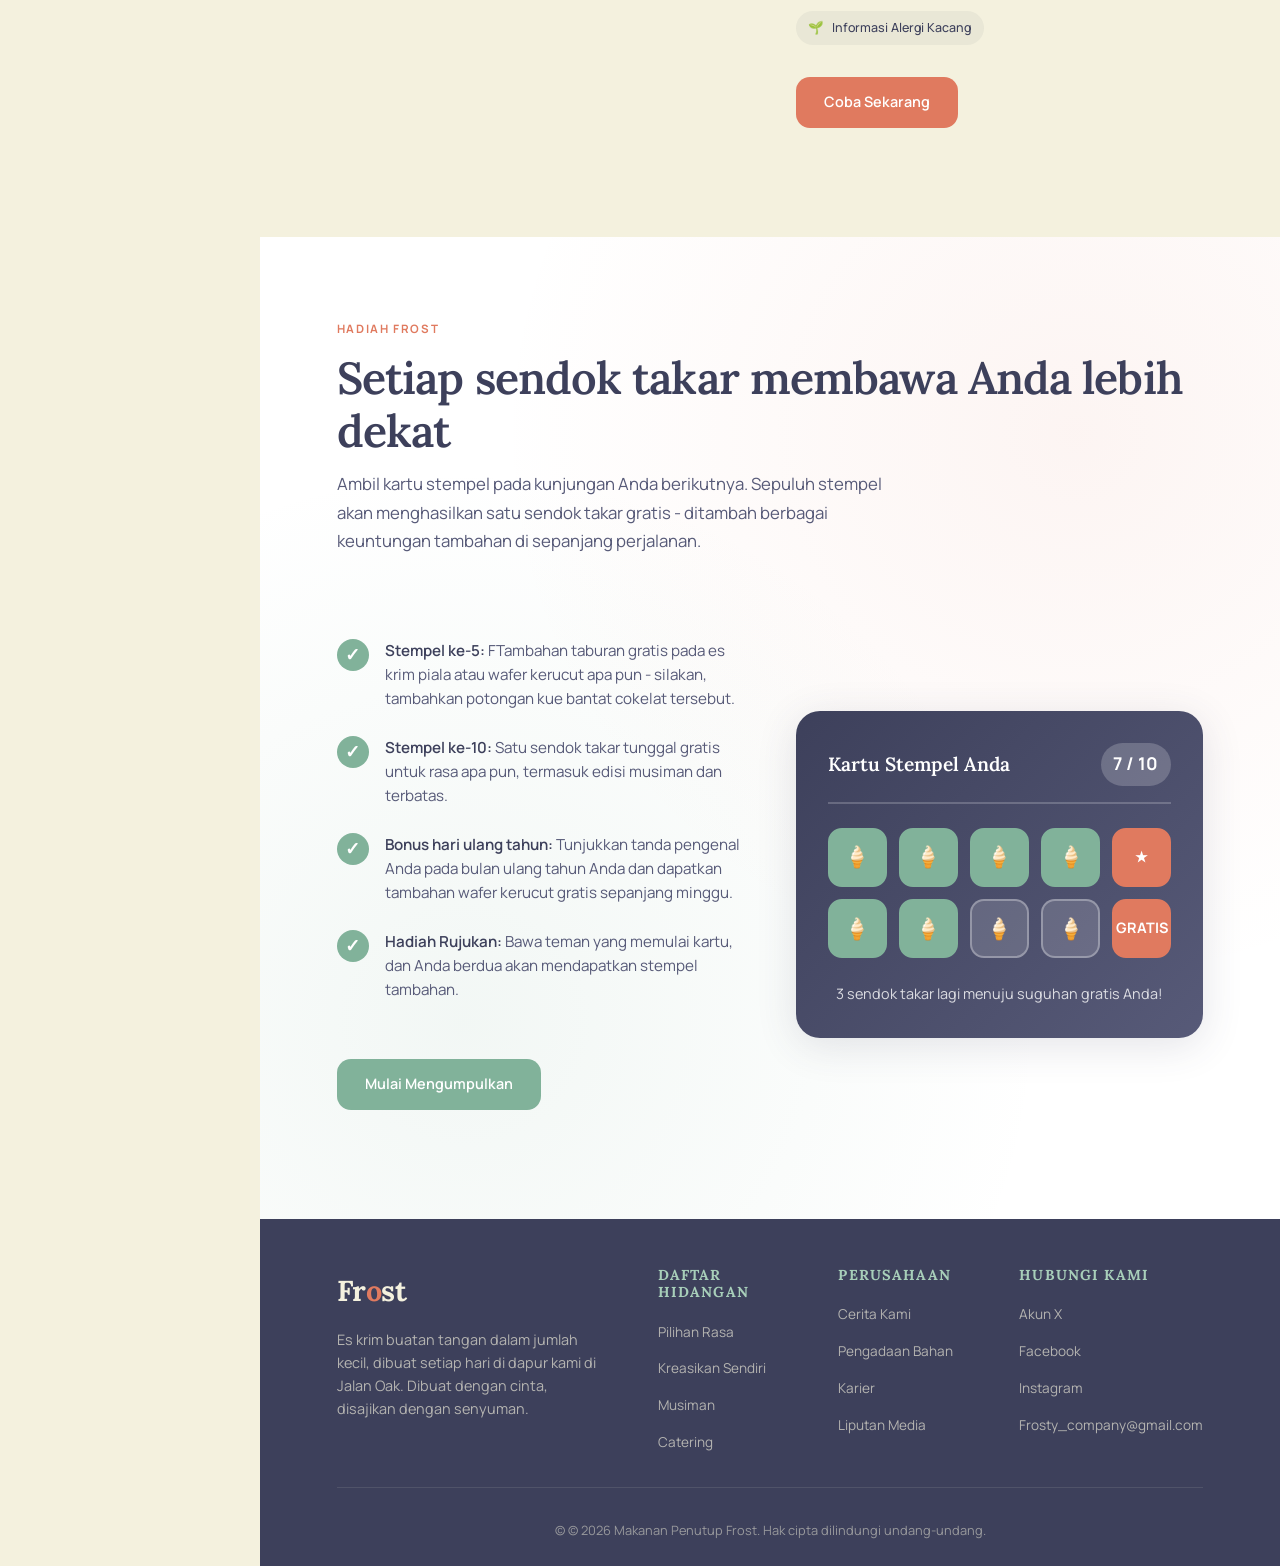
==== commit 56a16ed9: "Update index.html" ====
--- a/index.html
+++ b/index.html
@@ -487,24 +487,24 @@
     <!-- ======= SEASONAL LIMITED EDITIONS — Tabs ======= -->
     <section class="section" id="seasonal">
       <div class="section__header reveal">
-        <span class="section__label">Limited Editions</span>
-        <h2 class="section__title">Seasonal scoops, fleeting &amp; fresh</h2>
-        <p class="section__desc">Each season brings a small-batch lineup inspired by what's ripe, what's in the air, and a little bit of nostalgia.</p>
+        <span class="section__label">Edisi Terbatas</span>
+        <h2 class="section__title">Sajian musiman, sesaat &amp; segar</h2>
+        <p class="section__desc">Setiap musim menghadirkan rangkaian produk dalam jumlah kecil yang terinspirasi oleh buah yang sedang matang, suasana sekitar, dan sedikit nostalgia.</p>
       </div>
 
       <!-- Season Tabs -->
       <div class="seasonal-tabs reveal" role="tablist">
         <button class="seasonal-tab is-active" data-season="spring" role="tab" aria-selected="true" aria-controls="panel-spring">
-          <span class="seasonal-tab__icon" aria-hidden="true">&#127800;</span> Spring
+          <span class="seasonal-tab__icon" aria-hidden="true">&#127800;</span> Musim Semi
         </button>
         <button class="seasonal-tab" data-season="summer" role="tab" aria-selected="false" aria-controls="panel-summer">
-          <span class="seasonal-tab__icon" aria-hidden="true">&#9728;</span> Summer
+          <span class="seasonal-tab__icon" aria-hidden="true">&#9728;</span> Musim Panas
         </button>
         <button class="seasonal-tab" data-season="autumn" role="tab" aria-selected="false" aria-controls="panel-autumn">
-          <span class="seasonal-tab__icon" aria-hidden="true">&#127810;</span> Autumn
+          <span class="seasonal-tab__icon" aria-hidden="true">&#127810;</span> Musim Gugur
         </button>
         <button class="seasonal-tab" data-season="winter" role="tab" aria-selected="false" aria-controls="panel-winter">
-          <span class="seasonal-tab__icon" aria-hidden="true">&#10052;</span> Winter
+          <span class="seasonal-tab__icon" aria-hidden="true">&#10052;</span> Musim Dingin
         </button>
       </div>
 
@@ -515,18 +515,18 @@
         <div class="seasonal-panel is-active" id="panel-spring" role="tabpanel">
           <div class="seasonal-panel__visual">
             <img src="images/spring-collection.avif" alt="Cherry blossom almond gelato with petals" loading="lazy">
-            <span class="seasonal-panel__badge">Available Mar – May</span>
+            <span class="seasonal-panel__badge">Tersedia Maret - Mei</span>
           </div>
           <div class="seasonal-panel__details">
-            <span class="seasonal-panel__season-label">Spring Collection</span>
-            <h3 class="seasonal-panel__name">Cherry Blossom Almond</h3>
-            <p class="seasonal-panel__desc">A floral almond gelato topped with candied cherry blossom petals and a hint of rosewater. Light, fragrant, and utterly dreamy — like a stroll through a bl[...]
+            <span class="seasonal-panel__season-label">Koleksi Musim Semi</span>
+            <h3 class="seasonal-panel__name">Kacang Badam Bunga Sakura</h3>
+            <p class="seasonal-panel__desc">Es krim kacang badam aroma bunga dengan taburan manisan kelopak bunga sakura dan sedikit sentuhan air mawar. Ringan, harum, dan sangat membuai - seperti berjalan-jalan di kota Yogyakarta.
             <div class="seasonal-panel__meta">
               <span class="seasonal-panel__meta-tag"><span>&#127846;</span> Gelato</span>
-              <span class="seasonal-panel__meta-tag"><span>&#10024;</span> Limited Batch</span>
-              <span class="seasonal-panel__meta-tag"><span>&#127793;</span> Nut Allergy Info</span>
-            </div>
-            <a href="#hero" class="btn btn--primary seasonal-panel__cta">Try It Now</a>
+              <span class="seasonal-panel__meta-tag"><span>&#10024;</span> Produksi Terbatas</span>
+              <span class="seasonal-panel__meta-tag"><span>&#127793;</span> Informasi Alergi Kacang</span>
+            </div>
+            <a href="#hero" class="btn btn--primary seasonal-panel__cta">Coba Sekarang</a>
           </div>
         </div>
 
@@ -534,18 +534,18 @@
         <div class="seasonal-panel" id="panel-summer" role="tabpanel">
           <div class="seasonal-panel__visual">
             <img src="images/summer-collection.avif" alt="Mango chili lime sorbet with tropical fruits" loading="lazy">
-            <span class="seasonal-panel__badge">Available Jun – Aug</span>
+            <span class="seasonal-panel__badge">Tersedia Juni - Agustus</span>
           </div>
           <div class="seasonal-panel__details">
-            <span class="seasonal-panel__season-label">Summer Collection</span>
-            <h3 class="seasonal-panel__name">Mango Chili Lime</h3>
-            <p class="seasonal-panel__desc">Sweet Alphonso mango sorbet dusted with Tajín chili-lime seasoning and a lime zest crumble. Where tropical heat meets frozen sweet — our most requested c[...]
+            <span class="seasonal-panel__season-label">Rangkaian Musim Panas</span>
+            <h3 class="seasonal-panel__name">Mangga Cabai Jeruk Nipis</h3>
+            <p class="seasonal-panel__desc">Sari buah beku mangga Alphonso manis yang ditaburi bumbu cabai-jeruk nipis Tajin dan remahan kulit jeruk nipis. Di mana panas tropis berpadu dengan manisnya es — sajian ciptaan kami yang paling banyak diminta.
             <div class="seasonal-panel__meta">
-              <span class="seasonal-panel__meta-tag"><span>&#127847;</span> Sorbet</span>
-              <span class="seasonal-panel__meta-tag"><span>&#127793;</span> Dairy-Free</span>
-              <span class="seasonal-panel__meta-tag"><span>&#127798;</span> Mild Spice</span>
-            </div>
-            <a href="#hero" class="btn btn--primary seasonal-panel__cta">Try It Now</a>
+              <span class="seasonal-panel__meta-tag"><span>&#127847;</span> Sari Buah Beku</span>
+              <span class="seasonal-panel__meta-tag"><span>&#127793;</span> Bebas Susu</span>
+              <span class="seasonal-panel__meta-tag"><span>&#127798;</span> Pedas Ringann</span>
+            </div>
+            <a href="#hero" class="btn btn--primary seasonal-panel__cta">Coba Sekarang</a>
           </div>
         </div>
 
@@ -553,18 +553,18 @@
         <div class="seasonal-panel" id="panel-autumn" role="tabpanel">
           <div class="seasonal-panel__visual">
             <img src="images/autumn-collection.avif" alt="Pumpkin chai swirl ice cream with autumn spices" loading="lazy">
-            <span class="seasonal-panel__badge">Available Sep – Nov</span>
+            <span class="seasonal-panel__badge">Tersedia September - November</span>
           </div>
           <div class="seasonal-panel__details">
-            <span class="seasonal-panel__season-label">Autumn Collection</span>
-            <h3 class="seasonal-panel__name">Pumpkin Chai Swirl</h3>
-            <p class="seasonal-panel__desc">Spiced pumpkin ice cream swirled with masala chai caramel and topped with toasted pumpkin seeds. Cozy, warming, and the perfect excuse to add an extra scoop[...]
+            <span class="seasonal-panel__season-label">Rangkaian Musim Gugur</span>
+            <h3 class="seasonal-panel__name">Pusaran Labu Teh Rempah</h3>
+            <p class="seasonal-panel__desc">Es krim labu berempah berpadu dengan pusaran saus gula bakar teh rempah masala dan bertabur biji labu panggang. Nyaman, menghangatkan, dan alasan yang tepat untuk menambah satu sendok takar lagi.
             <div class="seasonal-panel__meta">
-              <span class="seasonal-panel__meta-tag"><span>&#127846;</span> Ice Cream</span>
-              <span class="seasonal-panel__meta-tag"><span>&#10024;</span> Fan Favorite</span>
-              <span class="seasonal-panel__meta-tag"><span>&#127869;</span> Contains Dairy</span>
-            </div>
-            <a href="#hero" class="btn btn--primary seasonal-panel__cta">Try It Now</a>
+              <span class="seasonal-panel__meta-tag"><span>&#127846;</span> Es Krim</span>
+              <span class="seasonal-panel__meta-tag"><span>&#10024;</span> Kegemaran Pelanggan</span>
+              <span class="seasonal-panel__meta-tag"><span>&#127869;</span> Mengandung Susu</span>
+            </div>
+            <a href="#hero" class="btn btn--primary seasonal-panel__cta">Coba Sekarang</a>
           </div>
         </div>
 
@@ -572,18 +572,18 @@
         <div class="seasonal-panel" id="panel-winter" role="tabpanel">
           <div class="seasonal-panel__visual">
             <img src="images/winter-collection.avif" alt="Peppermint bark brownie ice cream with chocolate pieces" loading="lazy">
-            <span class="seasonal-panel__badge">Available Dec – Feb</span>
+            <span class="seasonal-panel__badge">Tersedia Desember - Februari</span>
           </div>
           <div class="seasonal-panel__details">
-            <span class="seasonal-panel__season-label">Winter Collection</span>
-            <h3 class="seasonal-panel__name">Peppermint Bark Brownie</h3>
-            <p class="seasonal-panel__desc">Dark chocolate peppermint ice cream loaded with fudgy brownie chunks and shattered white chocolate peppermint bark. Holiday indulgence in every bite.</p>
+            <span class="seasonal-panel__season-label">Koleksi Musim Dingin</span>
+            <h3 class="seasonal-panel__name">Kue Cokelat Pepermin</h3>
+            <p class="seasonal-panel__desc">Es krim pepermin cokelat pekat yang sarat dengan potongan kue bantat cokelat yang padat dan pecahan cokelat putih pepermin. Kenikmatan hari libur dalam setiap gigitan./p>
             <div class="seasonal-panel__meta">
-              <span class="seasonal-panel__meta-tag"><span>&#127846;</span> Ice Cream</span>
-              <span class="seasonal-panel__meta-tag"><span>&#127876;</span> Holiday Special</span>
-              <span class="seasonal-panel__meta-tag"><span>&#10024;</span> Limited Batch</span>
-            </div>
-            <a href="#hero" class="btn btn--primary seasonal-panel__cta">Try It Now</a>
+              <span class="seasonal-panel__meta-tag"><span>&#127846;</span> Es Krim</span>
+              <span class="seasonal-panel__meta-tag"><span>&#127876;</span> Sajian Khusus Hari Libur</span>
+              <span class="seasonal-panel__meta-tag"><span>&#10024;</span> Produksi Terbatas</span>
+            </div>
+            <a href="#hero" class="btn btn--primary seasonal-panel__cta">Coba Sekarang</a>
           </div>
         </div>
 
@@ -593,9 +593,9 @@
     <!-- ======= LOYALTY STAMP CARD ======= -->
     <section class="section section--alt loyalty" id="loyalty">
       <div class="section__header reveal">
-        <span class="section__label">Frost Rewards</span>
-        <h2 class="section__title">Every scoop gets you closer</h2>
-        <p class="section__desc">Grab a stamp card on your next visit. Ten stamps earns a free scoop — plus bonus perks along the way.</p>
+        <span class="section__label">Hadiah Frost</span>
+        <h2 class="section__title">Setiap sendok takar membawa Anda lebih dekat</h2>
+        <p class="section__desc">Ambil kartu stempel pada kunjungan Anda berikutnya. Sepuluh stempel akan menghasilkan satu sendok takar gratis - ditambah berbagai keuntungan tambahan di sepanjang perjalanan.</p>
       </div>
 
       <div class="loyalty__layout">
@@ -603,29 +603,29 @@
           <div class="loyalty__perks">
             <div class="perk">
               <div class="perk__icon">&#10003;</div>
-              <p class="perk__text"><strong>5th stamp:</strong> Free topping upgrade on any sundae or cone — go ahead, add the brownie bites.</p>
+              <p class="perk__text"><strong>Stempel ke-5:</strong> FTambahan taburan gratis pada es krim piala atau wafer kerucut apa pun - silakan, tambahkan potongan kue bantat cokelat tersebut.</p>
             </div>
             <div class="perk">
               <div class="perk__icon">&#10003;</div>
-              <p class="perk__text"><strong>10th stamp:</strong> One free single scoop in any flavor, including seasonal and limited editions.</p>
+              <p class="perk__text"><strong>Stempel ke-10:</strong> Satu sendok takar tunggal gratis untuk rasa apa pun, termasuk edisi musiman dan terbatas.</p>
             </div>
             <div class="perk">
               <div class="perk__icon">&#10003;</div>
-              <p class="perk__text"><strong>Birthday bonus:</strong> Show your ID on your birthday month and get a free waffle cone upgrade all week.</p>
+              <p class="perk__text"><strong>Bonus hari ulang tahun:</strong> Tunjukkan tanda pengenal Anda pada bulan ulang tahun Anda dan dapatkan tambahan wafer kerucut gratis sepanjang minggu.</p>
             </div>
             <div class="perk">
               <div class="perk__icon">&#10003;</div>
-              <p class="perk__text"><strong>Referral reward:</strong> Bring a friend who starts a card, and you both get a bonus stamp.</p>
-            </div>
-          </div>
-
-          <a href="#hero" class="btn btn--sage" style="margin-top: 2rem;">Start Collecting</a>
+              <p class="perk__text"><strong>Hadiah Rujukan:</strong> Bawa teman yang memulai kartu, dan Anda berdua akan mendapatkan stempel tambahan.</p>
+            </div>
+          </div>
+
+          <a href="#hero" class="btn btn--sage" style="margin-top: 2rem;">Mulai Mengumpulkan</a>
         </div>
 
         <!-- Stamp Card Visual -->
         <div class="stamp-card reveal reveal-delay-1">
           <div class="stamp-card__header">
-            <span class="stamp-card__title">Your Stamp Card</span>
+            <span class="stamp-card__title">Kartu Stempel Anda</span>
             <span class="stamp-card__count">7 / 10</span>
           </div>
           <div class="stamp-card__grid">
@@ -638,9 +638,9 @@
             <div class="stamp stamp--filled">&#127846;</div>
             <div class="stamp">&#127846;</div>
             <div class="stamp">&#127846;</div>
-            <div class="stamp stamp--reward">FREE</div>
-          </div>
-          <p class="stamp-card__footer">3 more scoops until your free treat!</p>
+            <div class="stamp stamp--reward">GRATIS</div>
+          </div>
+          <p class="stamp-card__footer">3 sendok takar lagi menuju suguhan gratis Anda!</p>
         </div>
       </div>
     </section>
@@ -650,42 +650,42 @@
       <div class="footer__top">
         <div>
           <div class="footer__brand">Fr<span>o</span>st</div>
-          <p class="footer__copy">Small-batch ice cream and gelato, handcrafted daily in our kitchen on Oak Street. Made with love, served with a smile.</p>
+          <p class="footer__copy">Es krim buatan tangan dalam jumlah kecil, dibuat setiap hari di dapur kami di Jalan Oak. Dibuat dengan cinta, disajikan dengan senyuman.</p>
         </div>
 
         <div class="footer__links">
           <div class="footer__col">
-            <h4>Menu</h4>
+            <h4>Daftar Hidangan</h4>
             <ul>
-              <li><a href="#flavors">Flavors</a></li>
-              <li><a href="#builder">Build Your Own</a></li>
-              <li><a href="#seasonal">Seasonal Scoops</a></li>
+              <li><a href="#flavors">Pilihan Rasa</a></li>
+              <li><a href="#builder">Kreasikan Sendiri</a></li>
+              <li><a href="#seasonal">Musiman</a></li>
               <li><a href="#catering">Catering</a></li>
             </ul>
           </div>
           <div class="footer__col">
-            <h4>Company</h4>
+            <h4>Perusahaan</h4>
             <ul>
-              <li><a href="#">Our Story</a></li>
-              <li><a href="#">Sourcing</a></li>
-              <li><a href="#">Careers</a></li>
-              <li><a href="#">Press</a></li>
+              <li><a href="#">Cerita Kami</a></li>
+              <li><a href="#">Pengadaan Bahan</a></li>
+              <li><a href="#">Karier</a></li>
+              <li><a href="#">Liputan Media</a></li>
             </ul>
           </div>
           <div class="footer__col">
-            <h4>Connect</h4>
+            <h4>Hubungi Kami</h4>
             <ul>
-              <li><a href="https://x.com/minthu" target="_blank">X Handle</a></li>
+              <li><a href="https://x.com/minthu" target="_blank">Akun X</a></li>
               <li><a href="#">Facebook</a></li>
               <li><a href="#">Instagram</a></li>
-              <li><a href="#"><span class="__cf_email__" data-cfemail="8fe7eae3e3e0cfe9fde0fcfba1ece0">[email&#160;protected]</span></a></li>
+              <li><a href="#"><span class="__cf_email__" data-cfemail="8fe7eae3e3e0cfe9fde0fcfba1ece0">Frosty_company@gmail.com</span></a></li>
             </ul>
           </div>
         </div>
       </div>
 
       <div class="footer__bottom">
-        <p>&copy; 2026 Frost Desserts. All rights reserved. Designed by <a href="https://templatemo.com" target="_blank" rel="noopener noreferrer">TemplateMo</a></p>
+        <p>&copy; © 2026 Makanan Penutup Frost. Hak cipta dilindungi undang-undang.</p>
       </div>
     </footer>
 
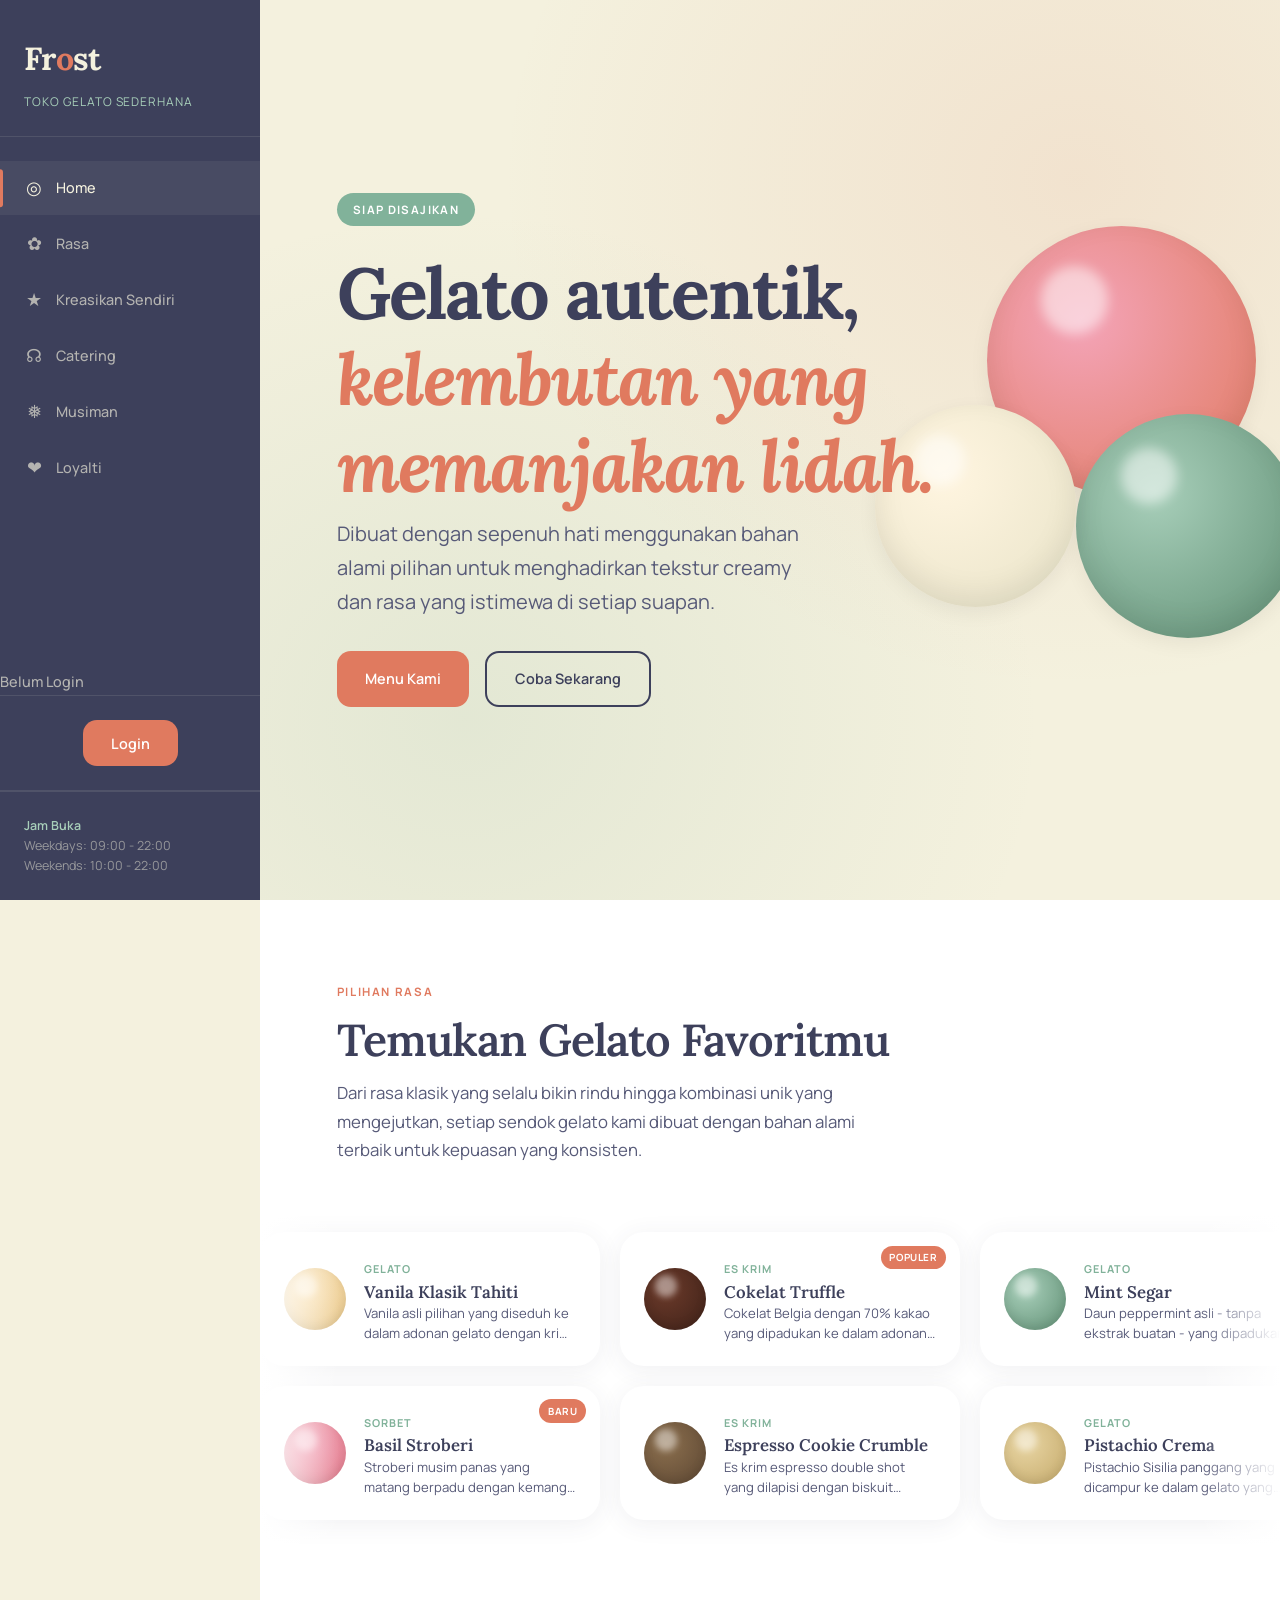
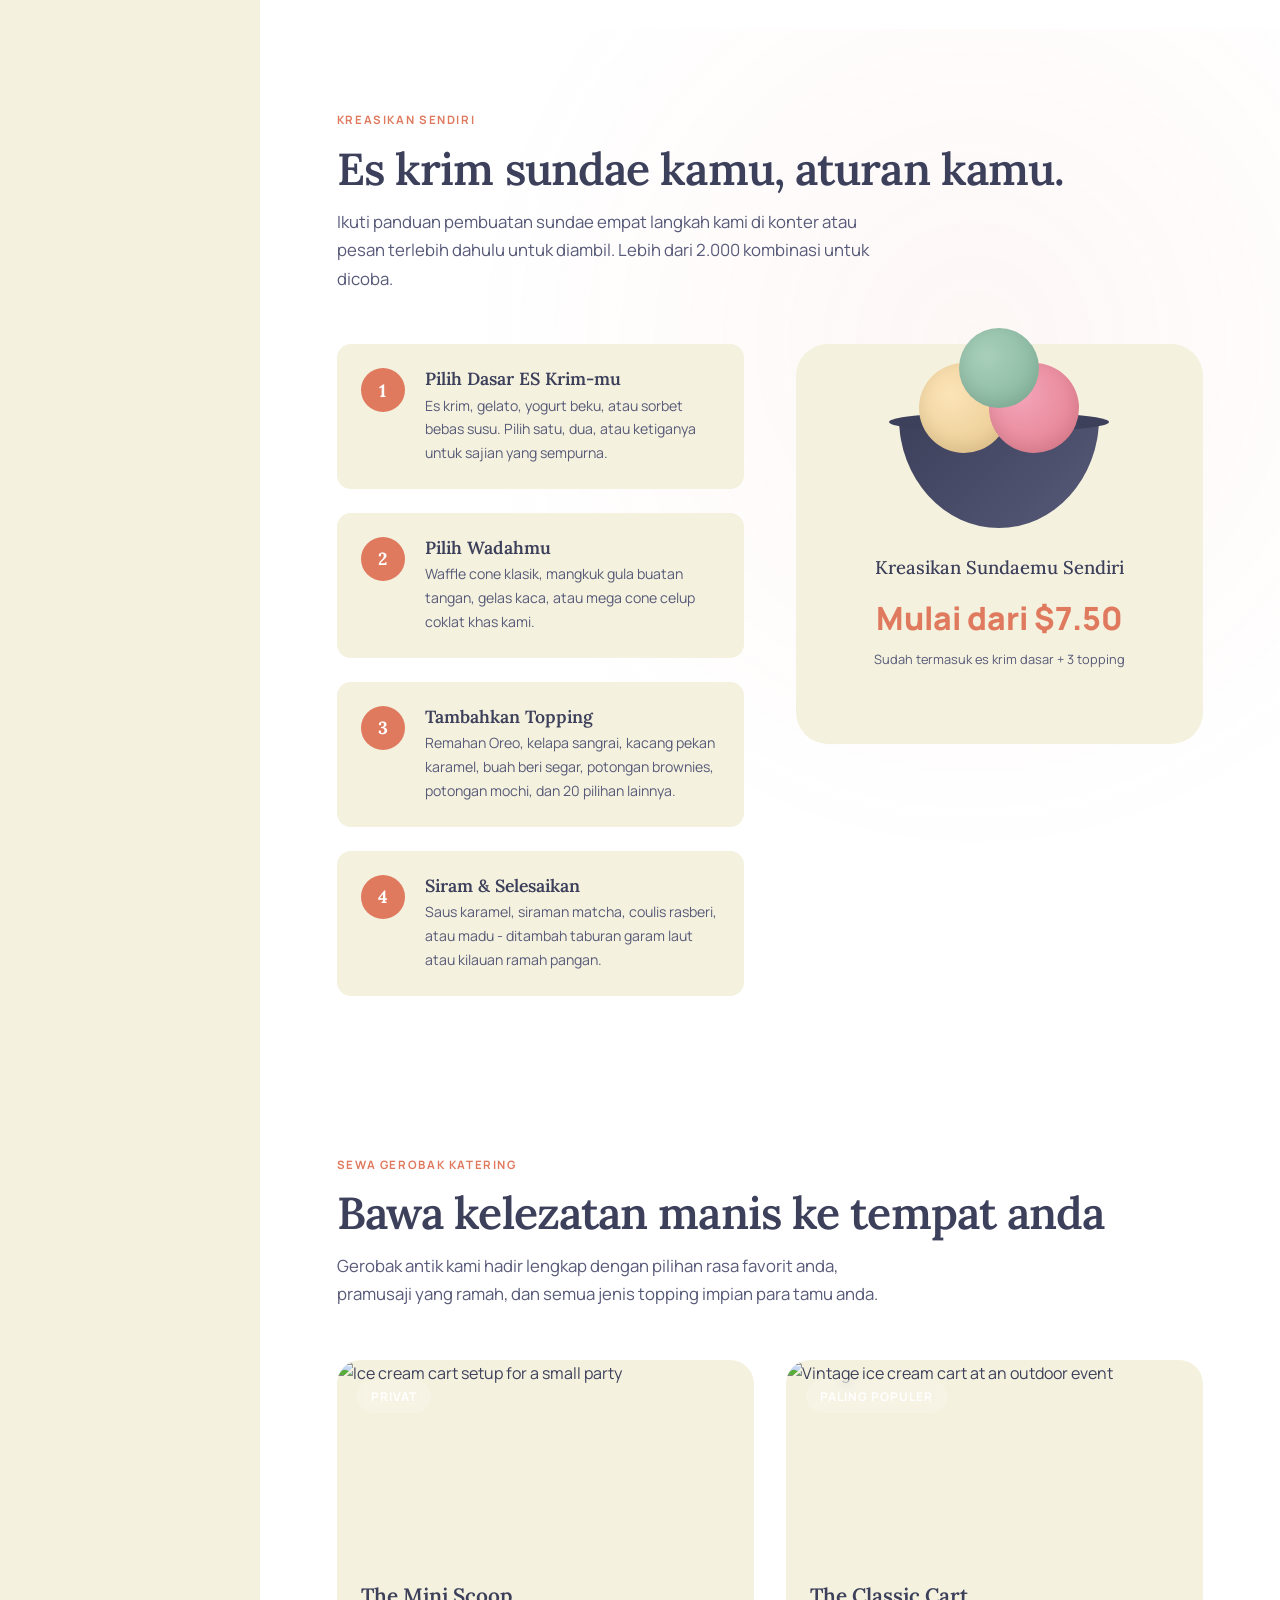
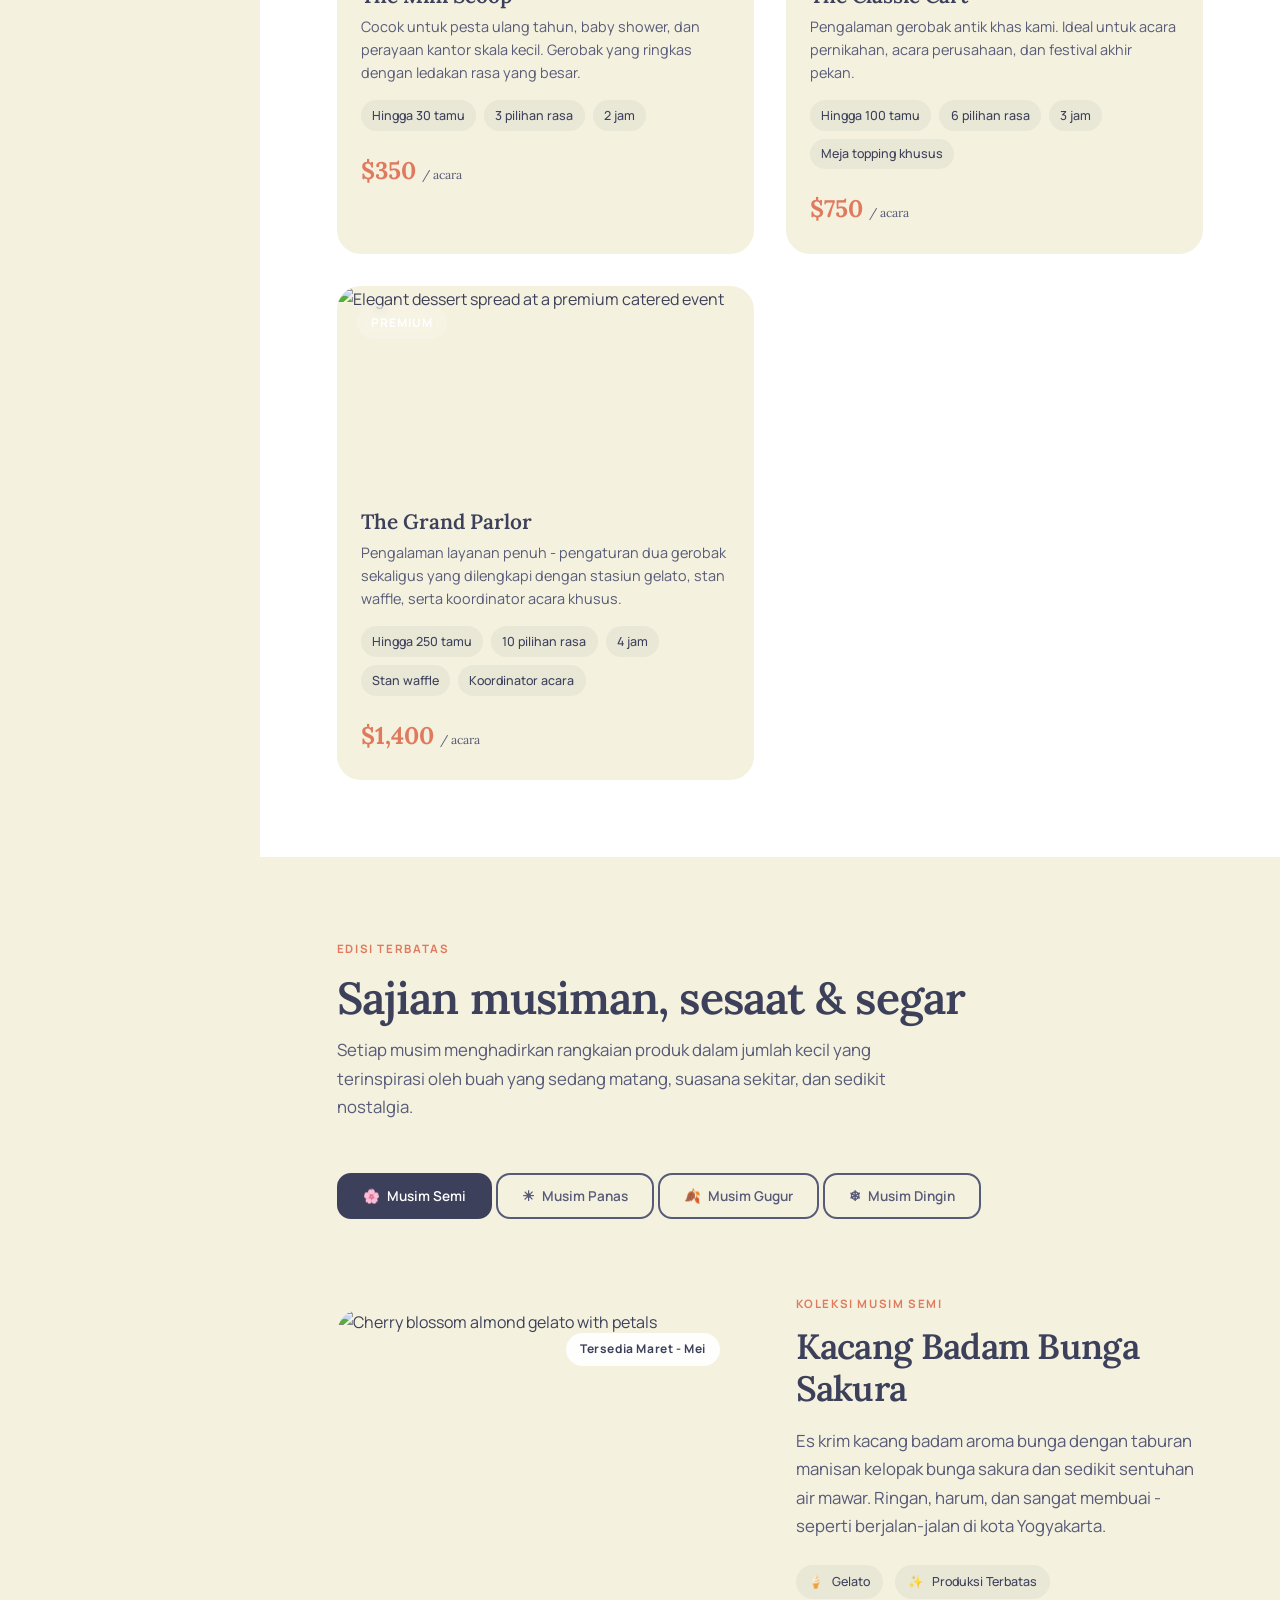
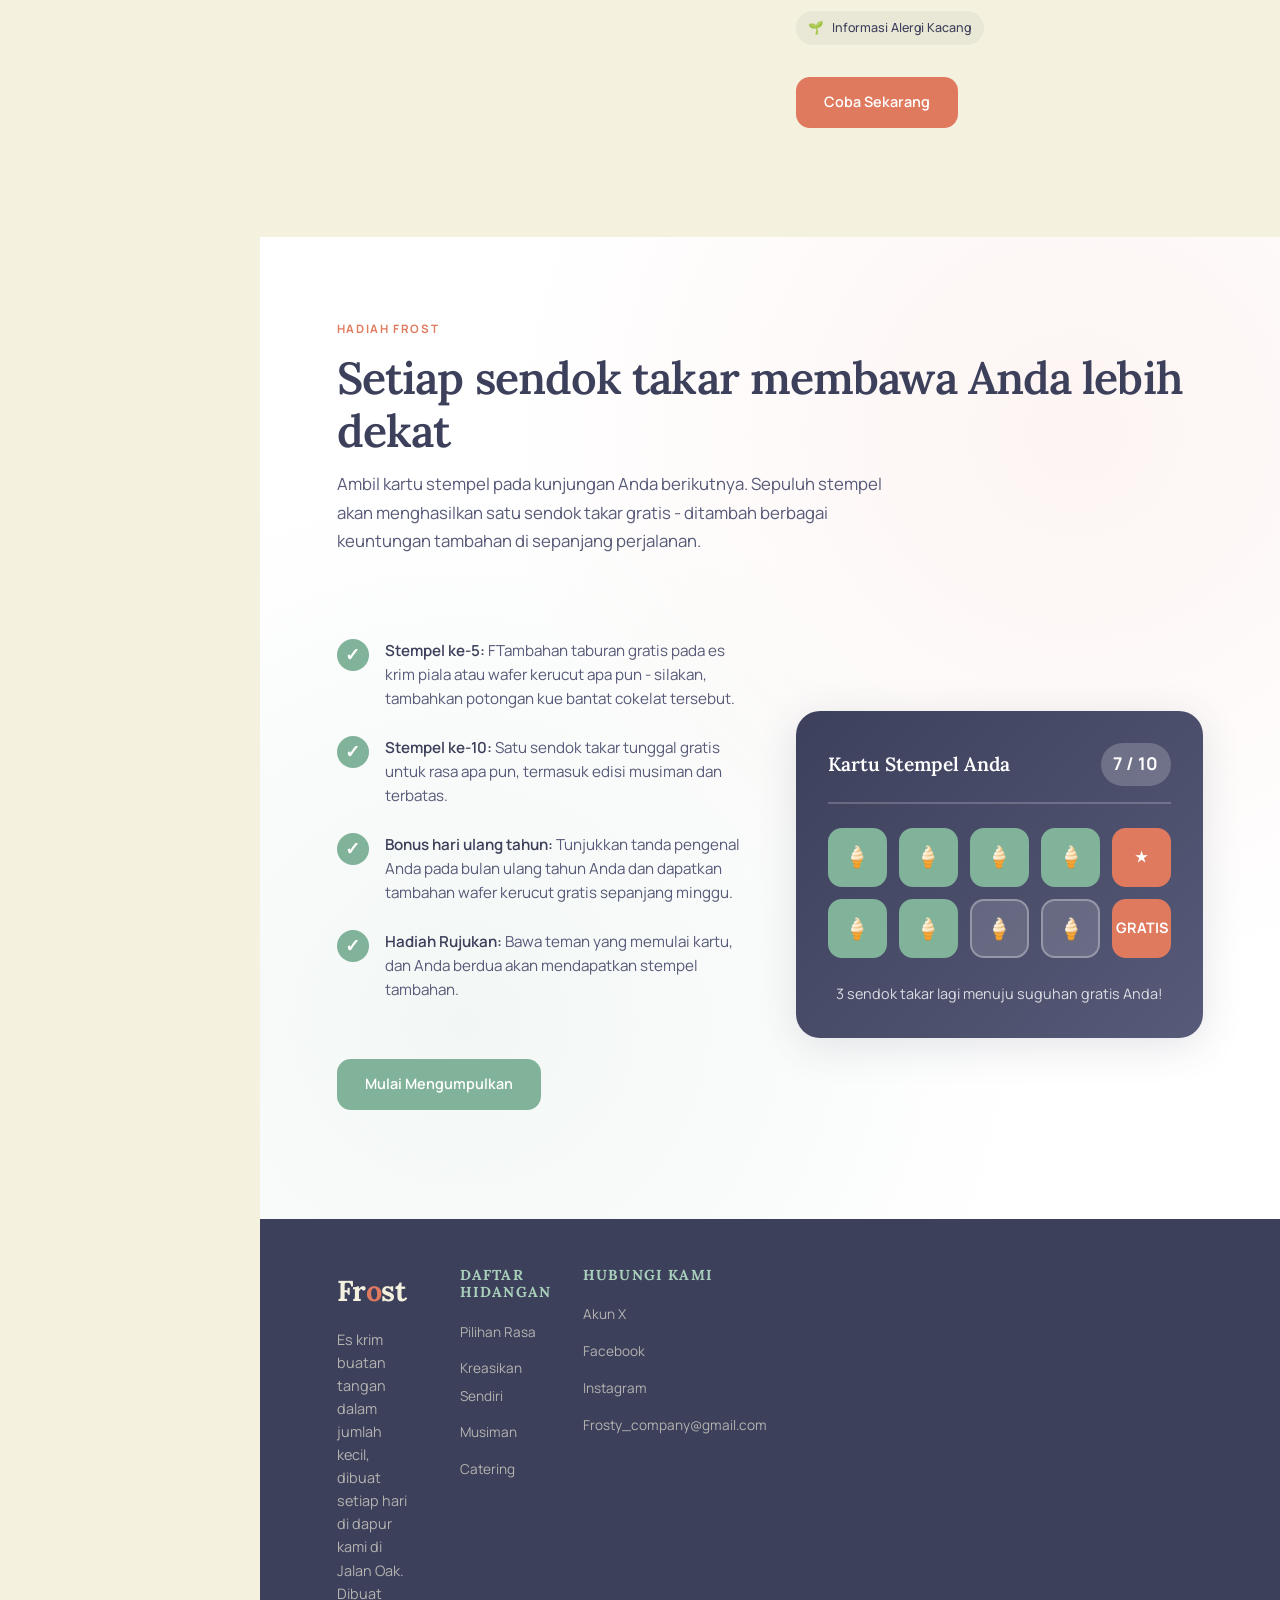
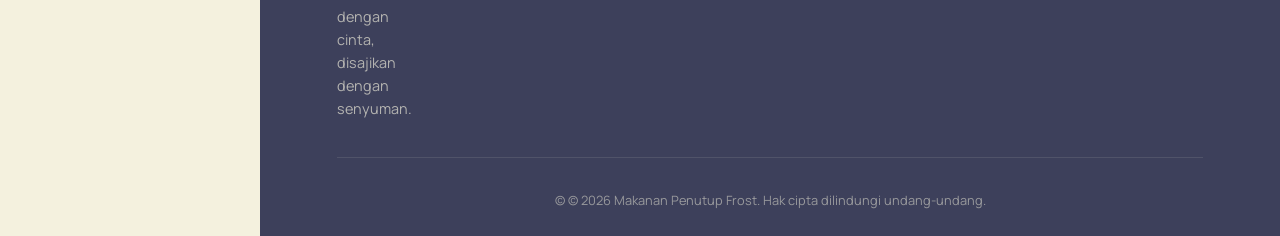
==== commit 63541f8f: "Update index.html" ====
--- a/index.html
+++ b/index.html
@@ -664,15 +664,6 @@
             </ul>
           </div>
           <div class="footer__col">
-            <h4>Perusahaan</h4>
-            <ul>
-              <li><a href="#">Cerita Kami</a></li>
-              <li><a href="#">Pengadaan Bahan</a></li>
-              <li><a href="#">Karier</a></li>
-              <li><a href="#">Liputan Media</a></li>
-            </ul>
-          </div>
-          <div class="footer__col">
             <h4>Hubungi Kami</h4>
             <ul>
               <li><a href="https://x.com/minthu" target="_blank">Akun X</a></li>
@@ -681,6 +672,9 @@
               <li><a href="#"><span class="__cf_email__" data-cfemail="8fe7eae3e3e0cfe9fde0fcfba1ece0">Frosty_company@gmail.com</span></a></li>
             </ul>
           </div>
+          <div class="footer__col">
+            <iframe src="https://www.google.com/maps/embed?pb=!1m18!1m12!1m3!1d3952.899581696843!2d110.3928100740499!3d-7.800455306955081!2m3!1f0!2f0!3f0!3m2!1i1024!2i768!4f13.1!3m3!1m2!1s0x2e7a57669d43fe55%3A0x75fae1bb400d4da5!2sSMA%20Negeri%208%20Yogyakarta!5e0!3m2!1sen!2sid!4v1778126595811!5m2!1sen!2sid" width="600" height="450" style="border:0;" allowfullscreen="" loading="lazy" referrerpolicy="no-referrer-when-downgrade"></iframe>
+          </div>
         </div>
       </div>
 
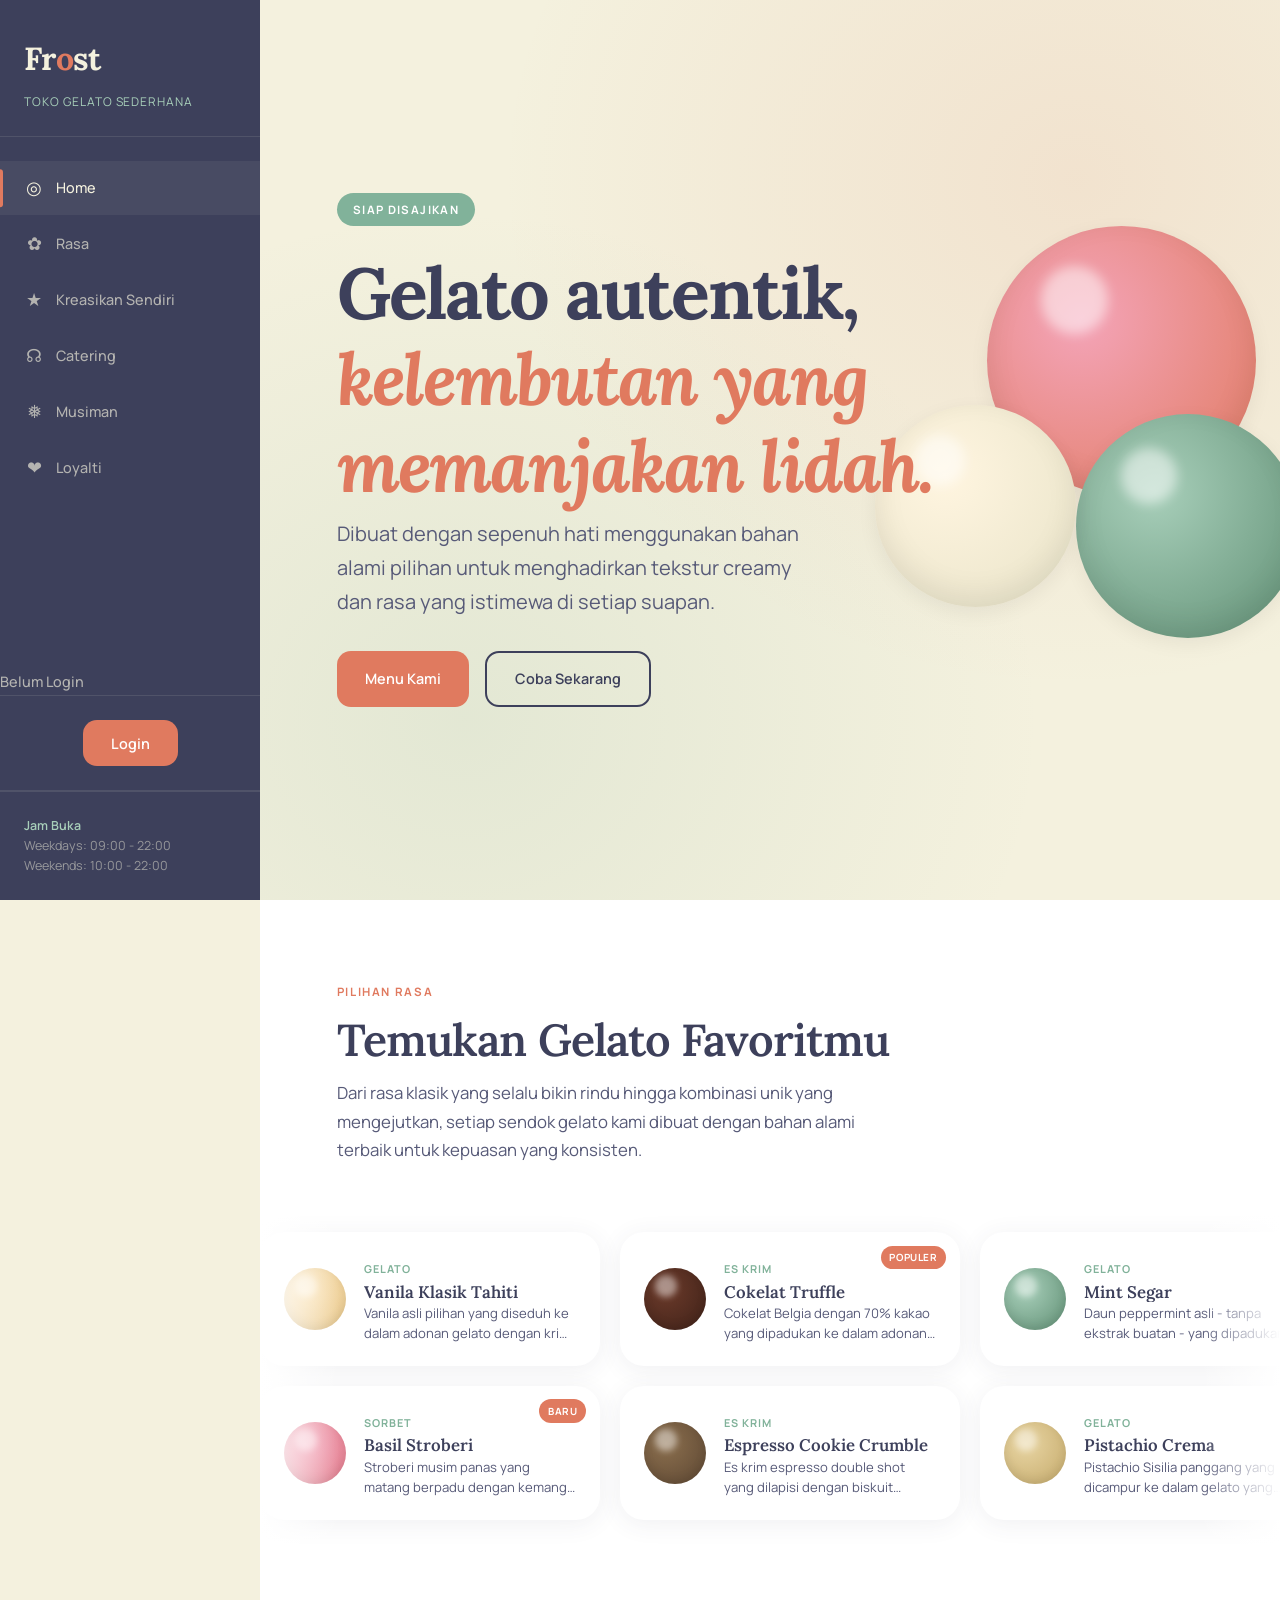
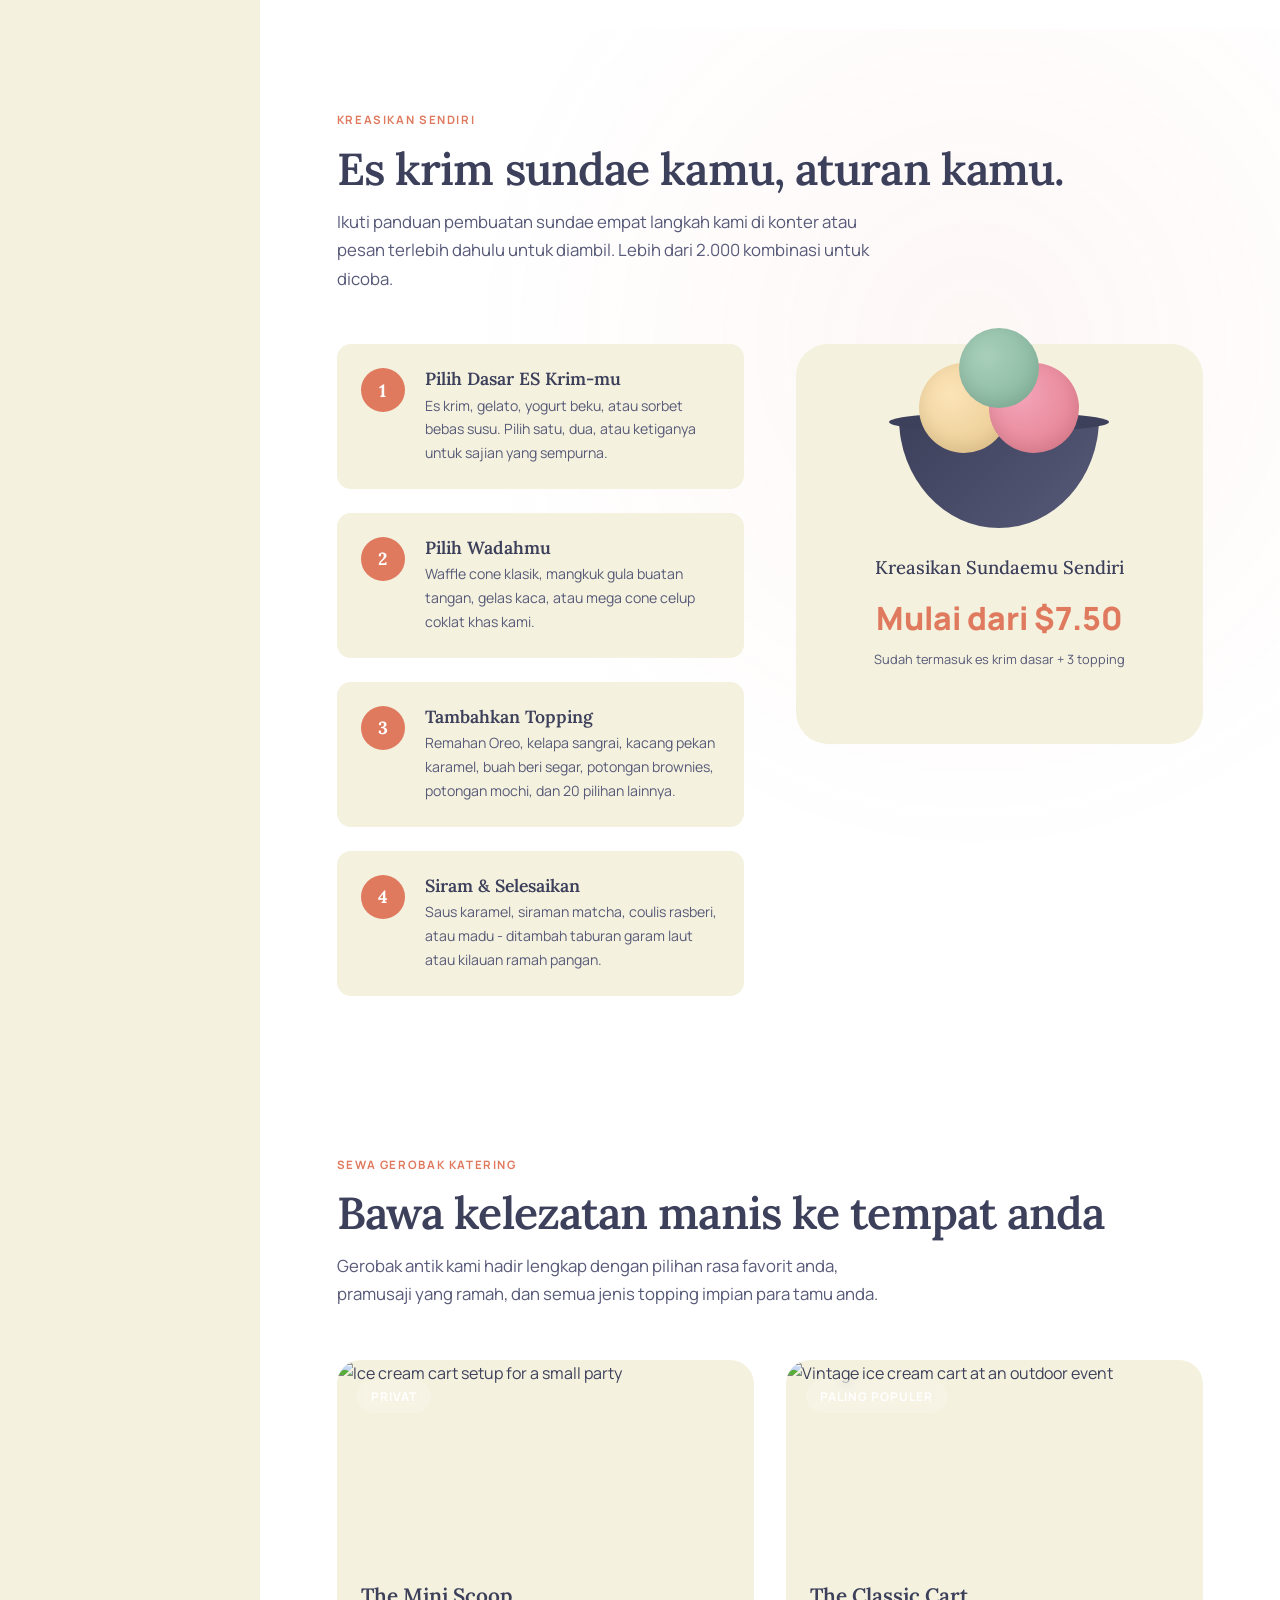
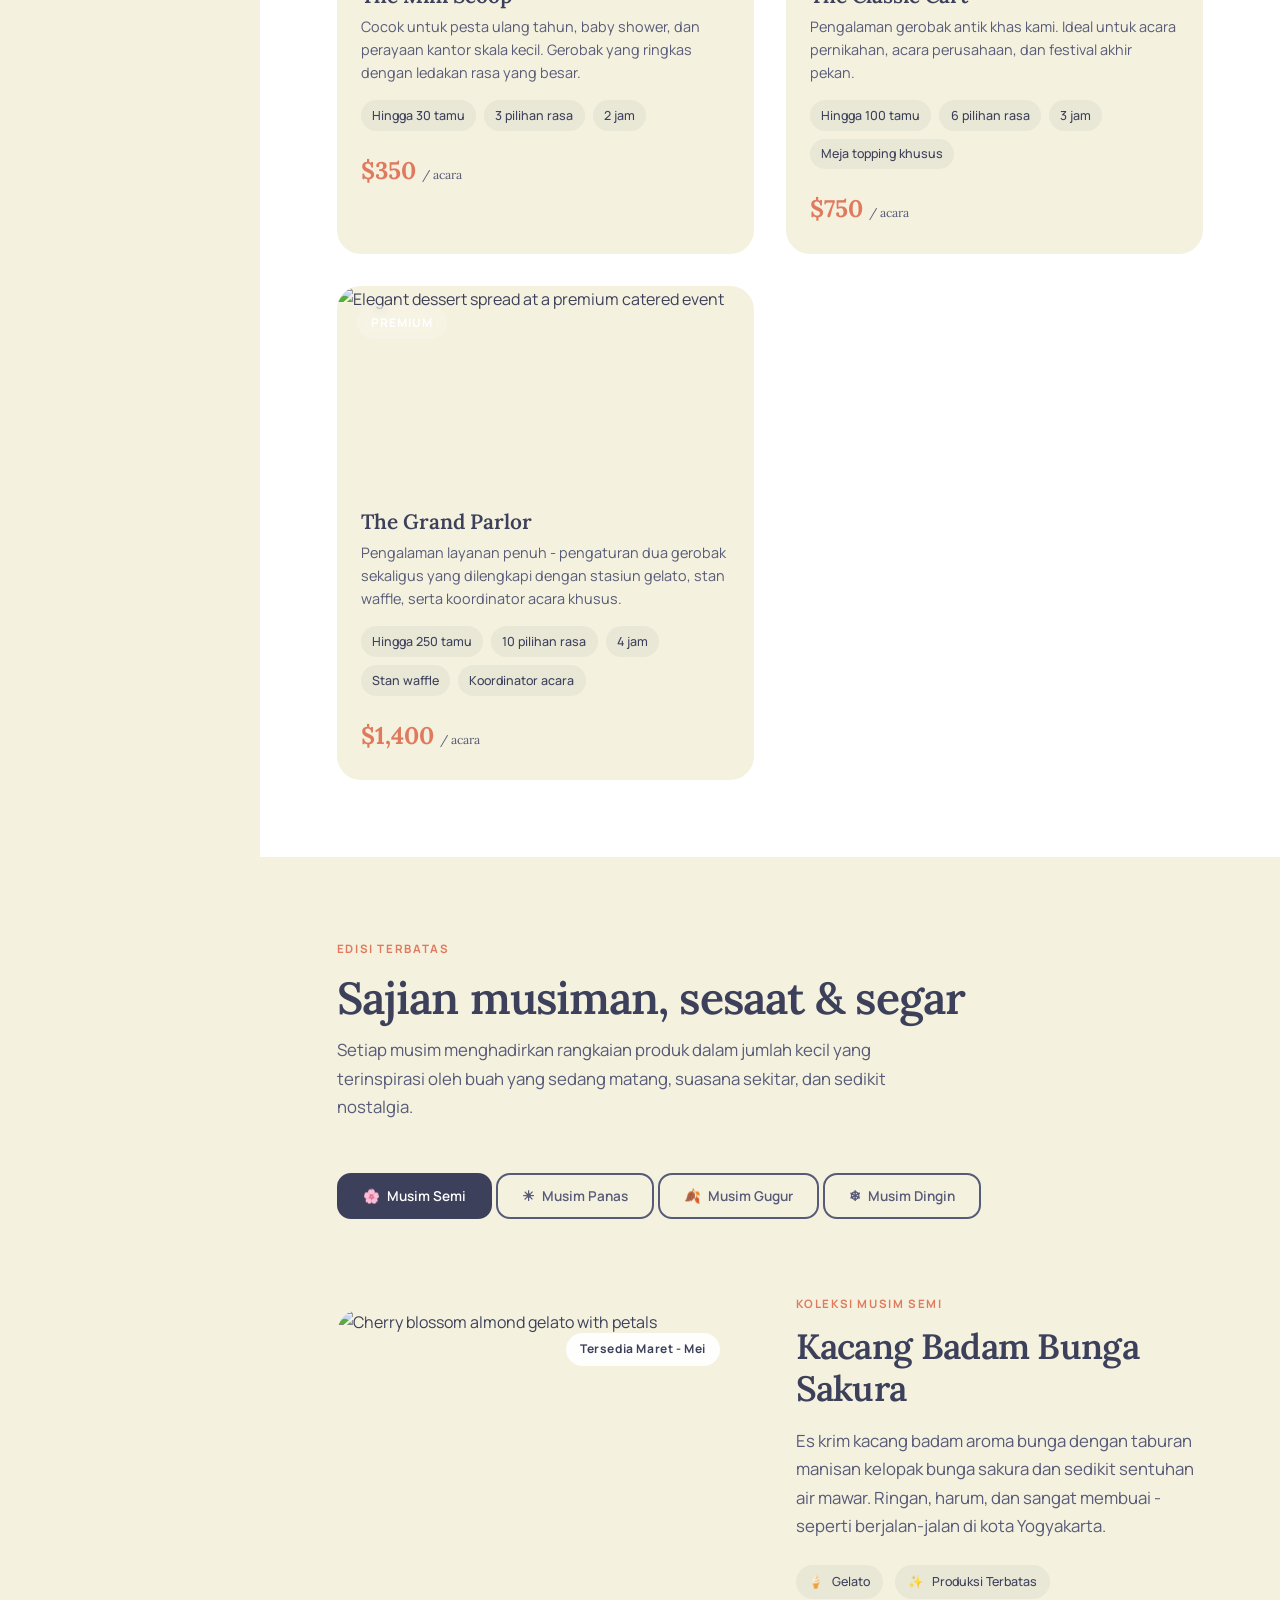
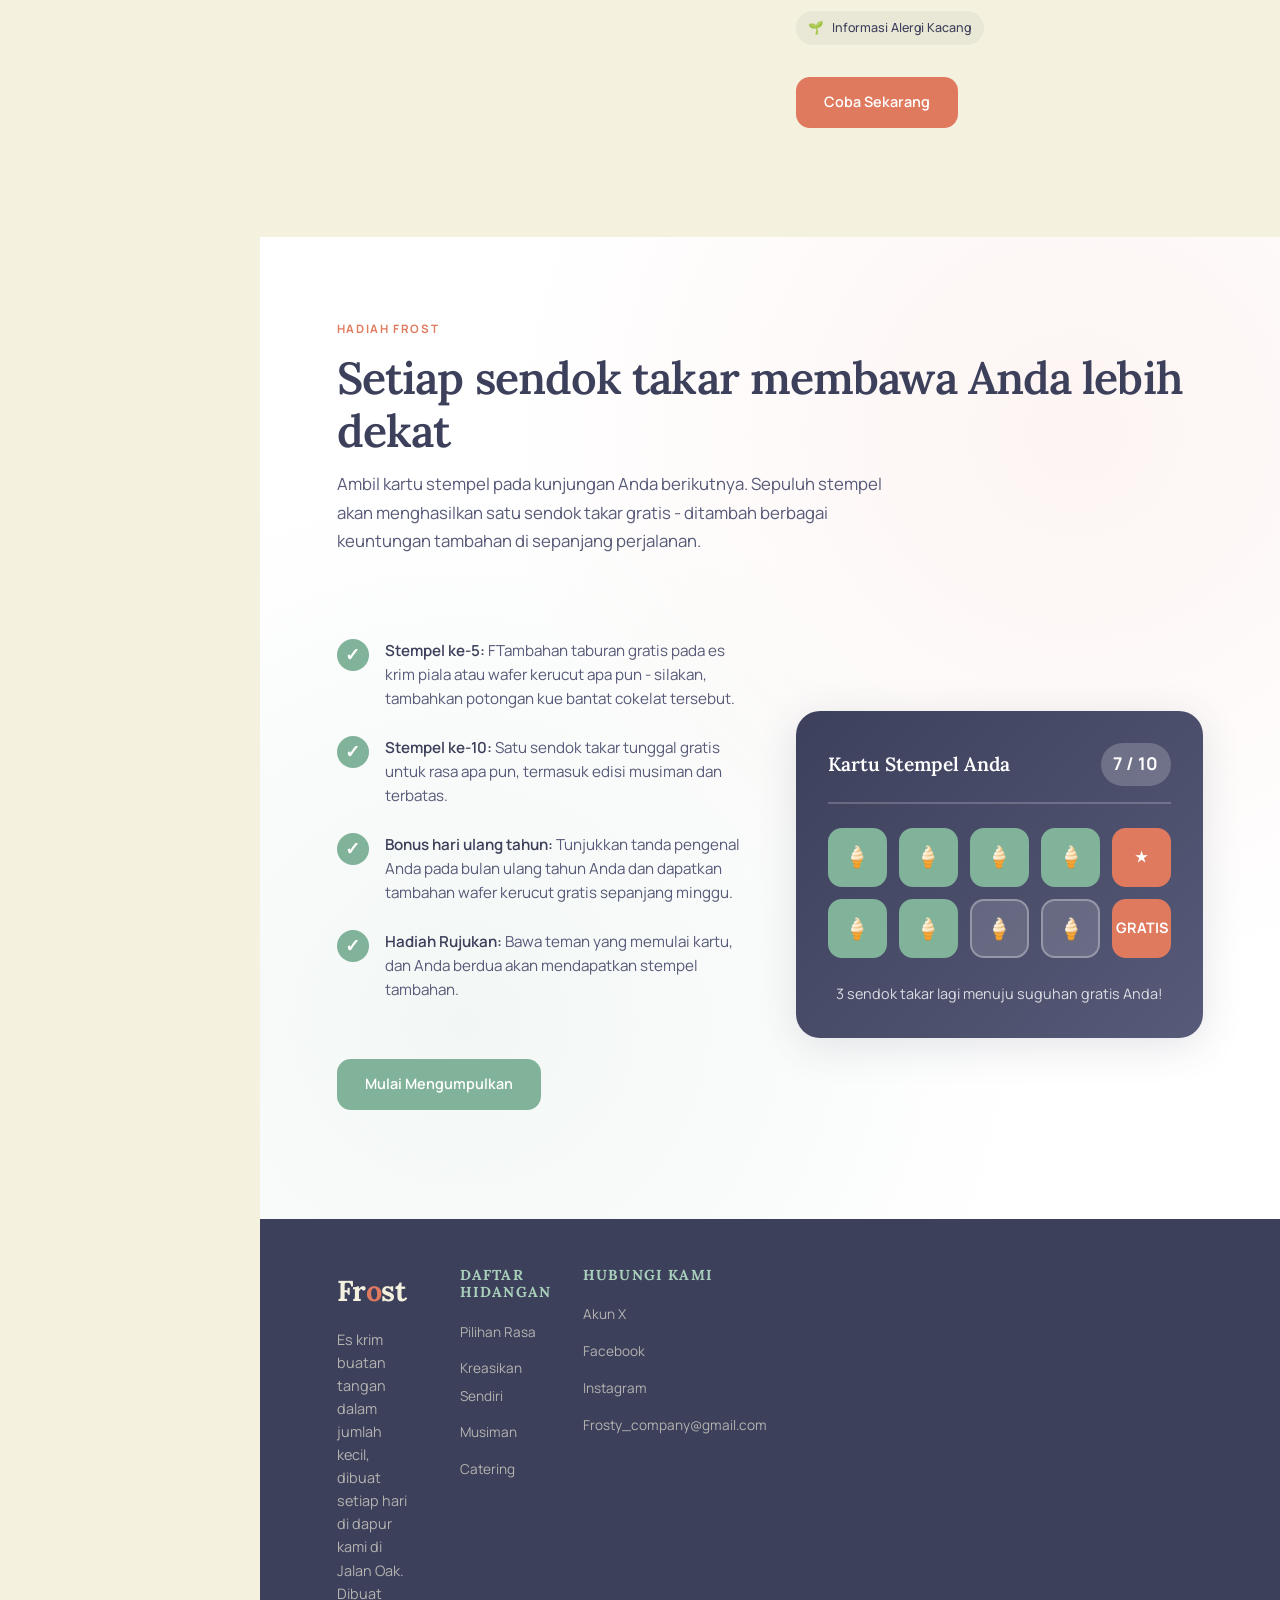
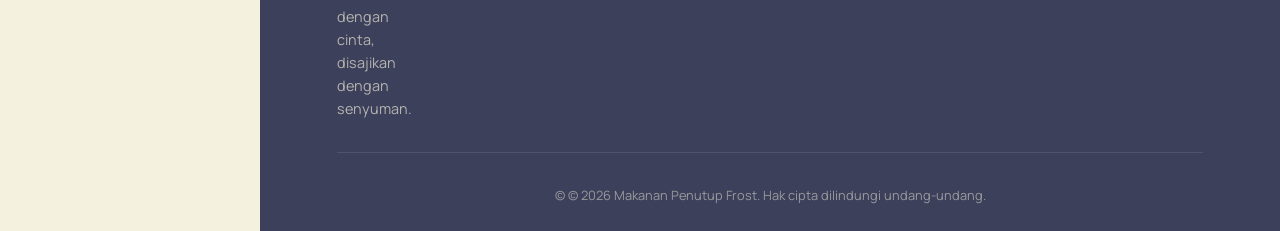
==== commit 37e18b35: "Update index.html" ====
--- a/index.html
+++ b/index.html
@@ -673,7 +673,7 @@
             </ul>
           </div>
           <div class="footer__col">
-            <iframe src="https://www.google.com/maps/embed?pb=!1m18!1m12!1m3!1d3952.899581696843!2d110.3928100740499!3d-7.800455306955081!2m3!1f0!2f0!3f0!3m2!1i1024!2i768!4f13.1!3m3!1m2!1s0x2e7a57669d43fe55%3A0x75fae1bb400d4da5!2sSMA%20Negeri%208%20Yogyakarta!5e0!3m2!1sen!2sid!4v1778126595811!5m2!1sen!2sid" width="600" height="450" style="border:0;" allowfullscreen="" loading="lazy" referrerpolicy="no-referrer-when-downgrade"></iframe>
+            <iframe src="https://share.google/GvJXDOXOmqzEw4eKe" width="450" height="250" style="border:0;" allowfullscreen="" loading="lazy" referrerpolicy="no-referrer-when-downgrade"></iframe>
           </div>
         </div>
       </div>
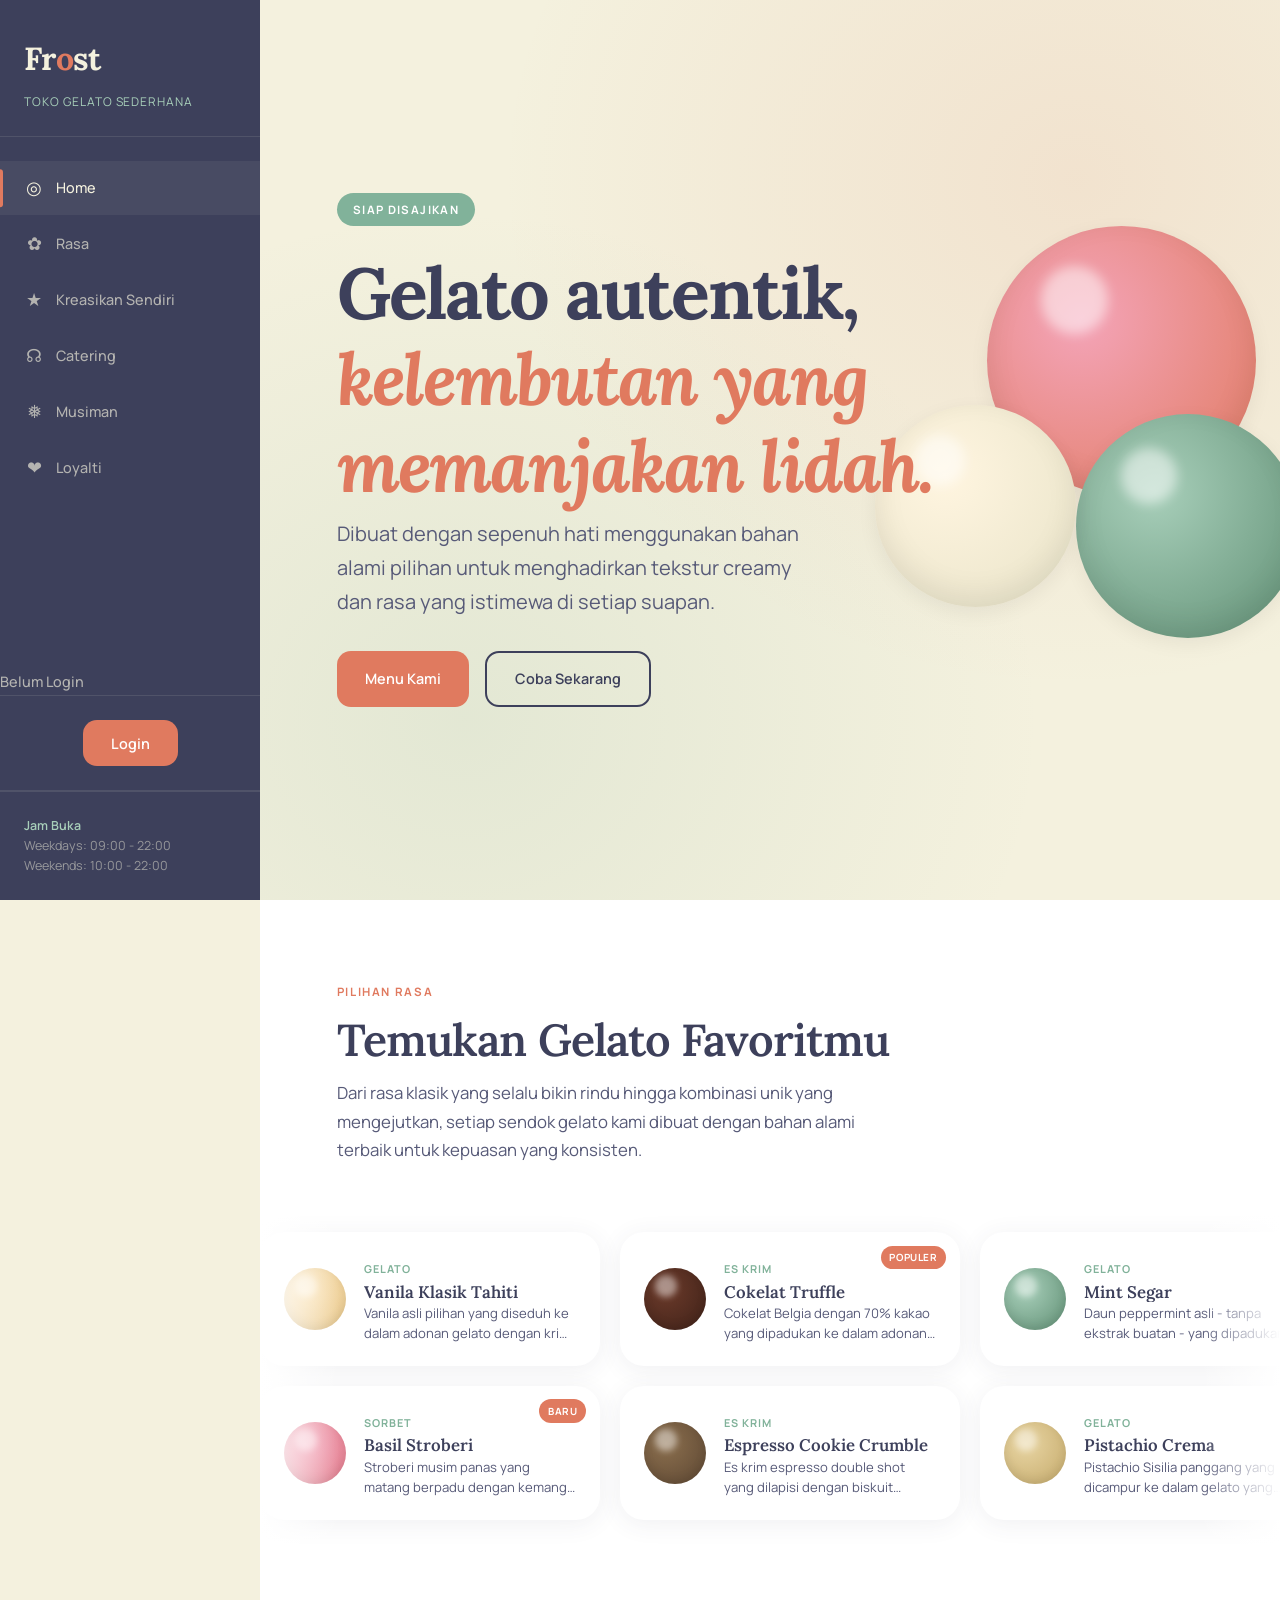
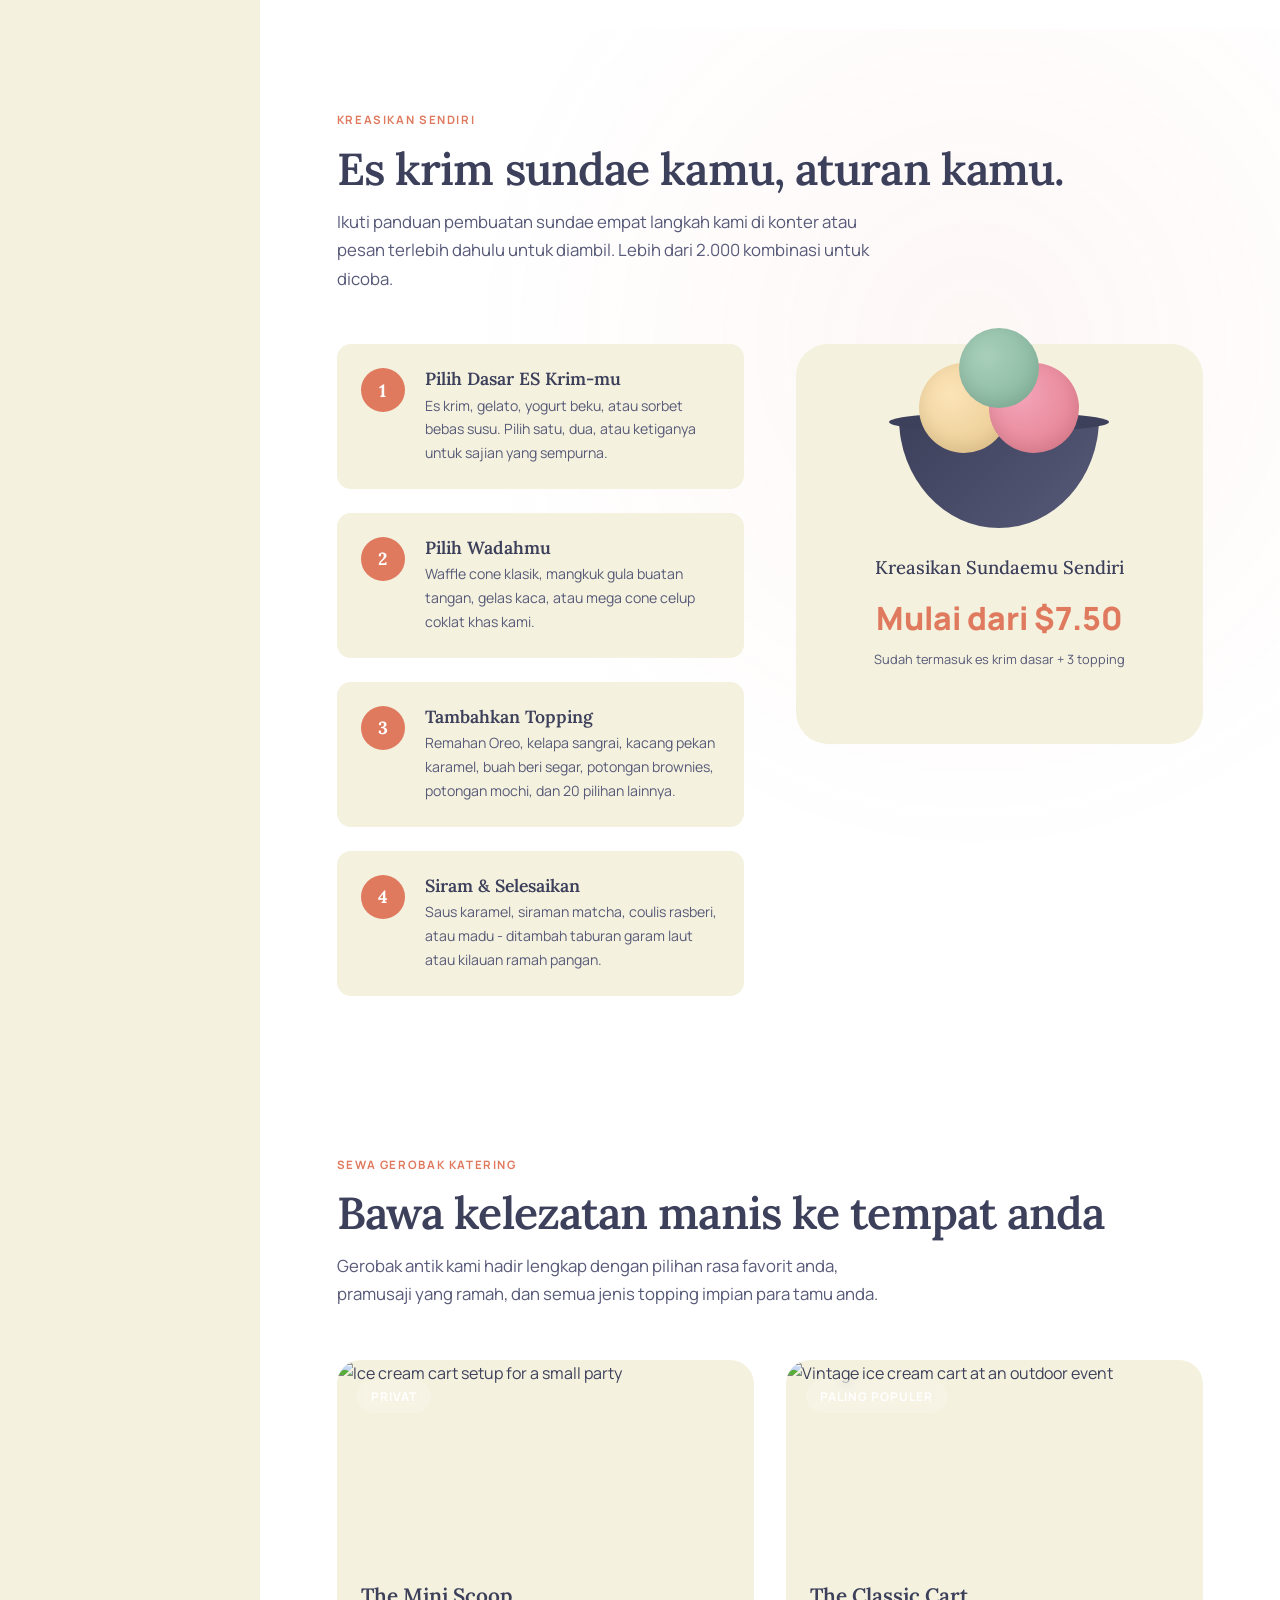
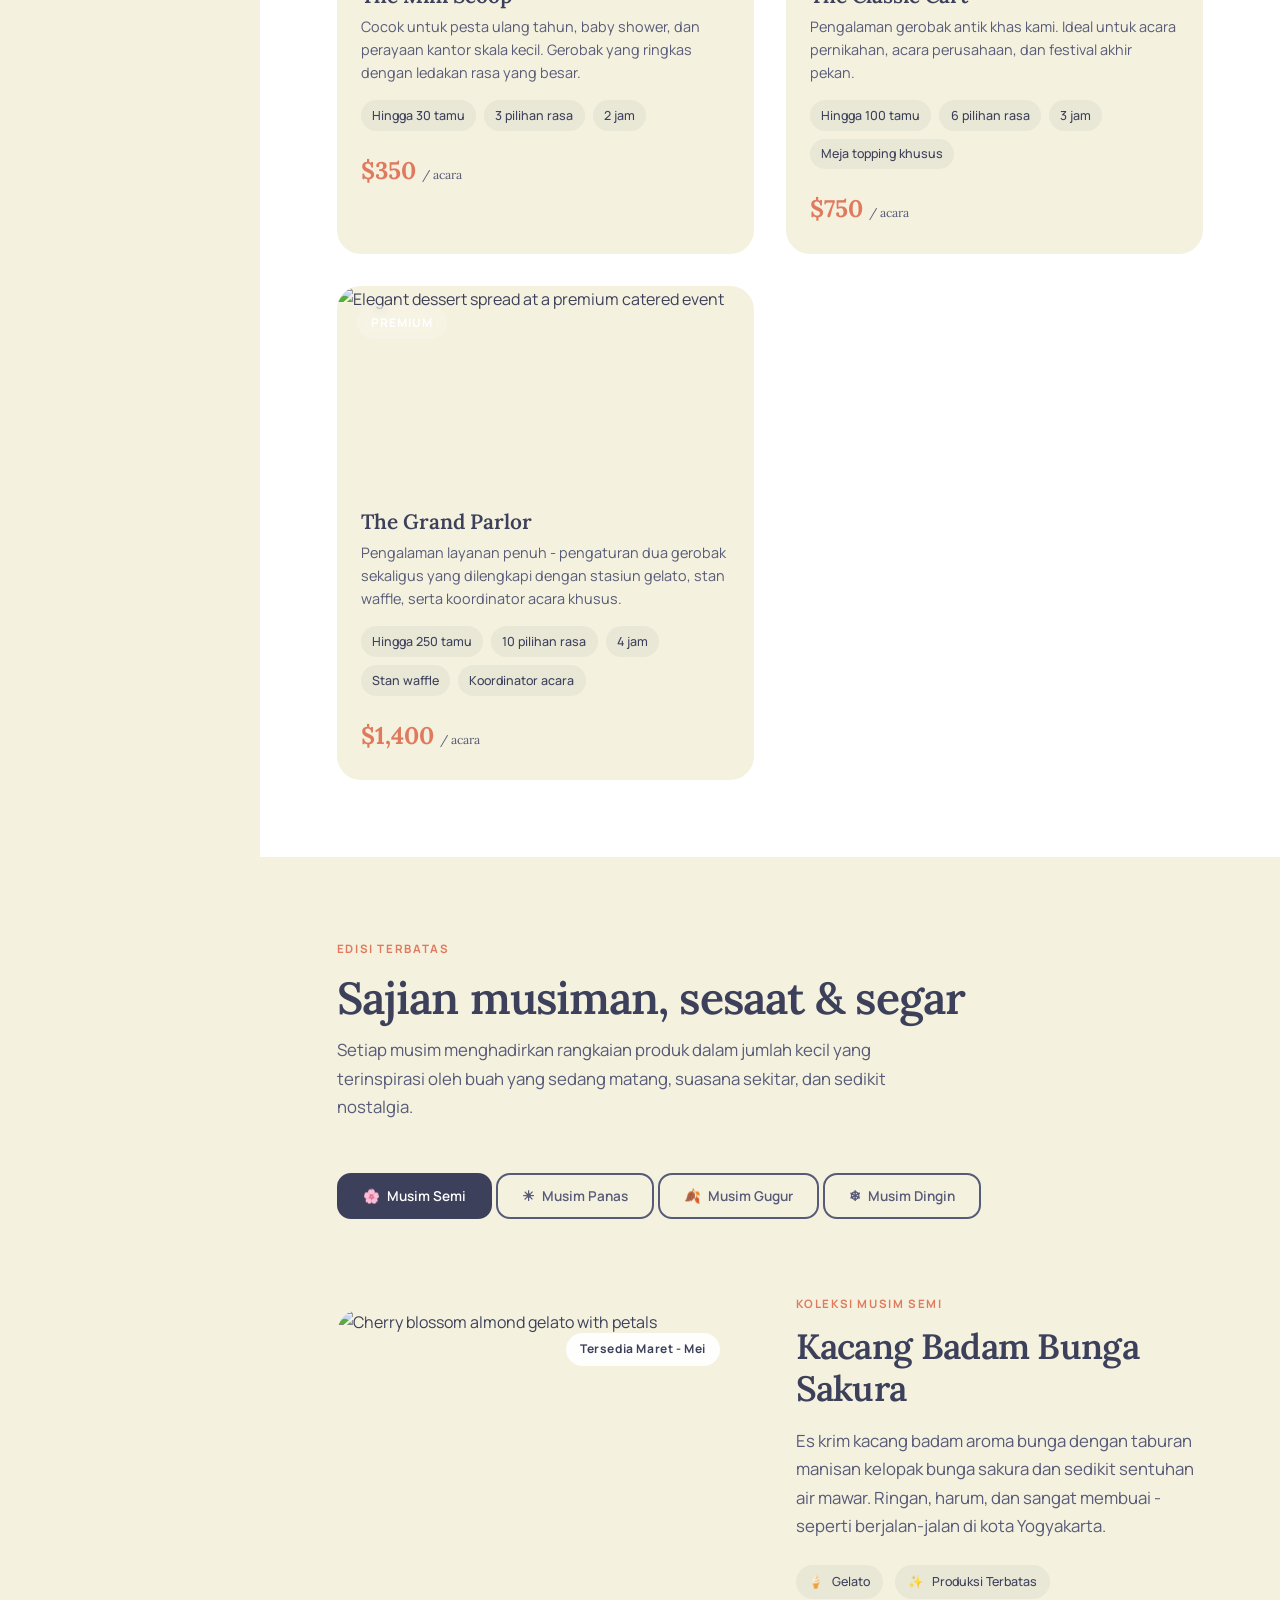
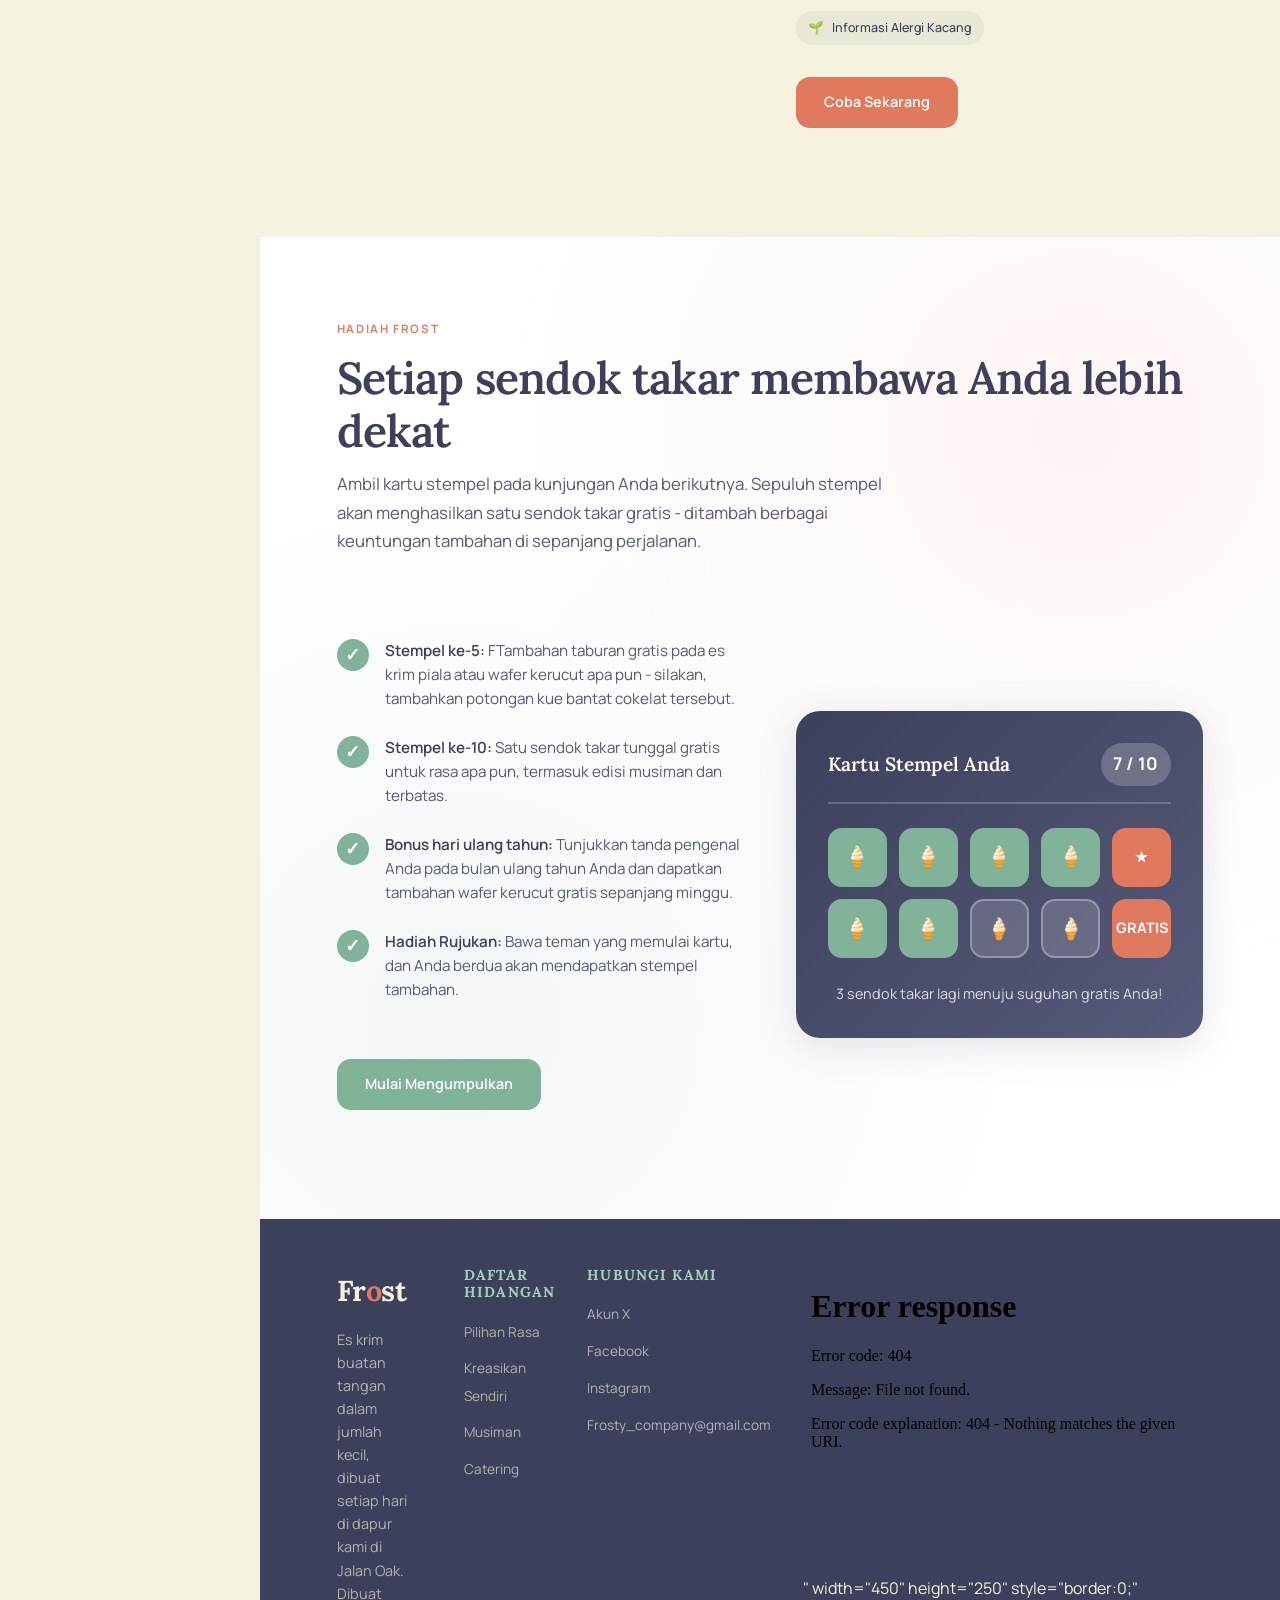
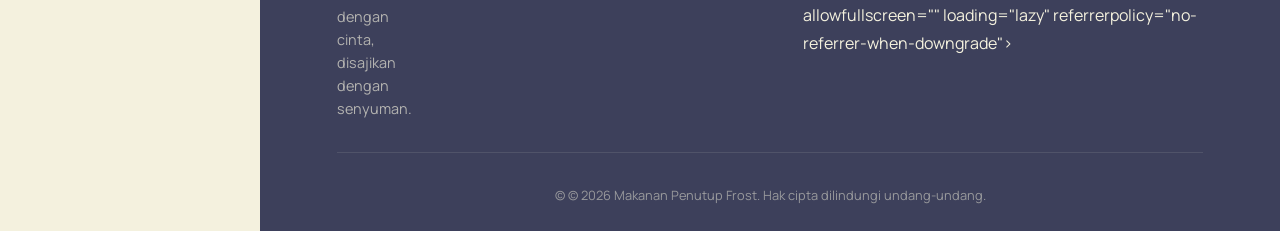
==== commit 3c92733b: "Update index.html" ====
--- a/index.html
+++ b/index.html
@@ -673,7 +673,7 @@
             </ul>
           </div>
           <div class="footer__col">
-            <iframe src="https://share.google/GvJXDOXOmqzEw4eKe" width="450" height="250" style="border:0;" allowfullscreen="" loading="lazy" referrerpolicy="no-referrer-when-downgrade"></iframe>
+            <iframe src="<iframe src="https://www.google.com/maps/embed?pb=!1m18!1m12!1m3!1d3953.2559698965497!2d110.3794968!3d-7.7626558999999995!2m3!1f0!2f0!3f0!3m2!1i1024!2i768!4f13.1!3m3!1m2!1s0x2e7a59ac8eba7b9b%3A0xa481b43442a601bc!2sTempo%20Gelato%20Kaliurang!5e0!3m2!1sen!2sid!4v1780810590245!5m2!1sen!2sid" width="400" height="300" style="border:0;" allowfullscreen="" loading="lazy" referrerpolicy="no-referrer-when-downgrade"></iframe>" width="450" height="250" style="border:0;" allowfullscreen="" loading="lazy" referrerpolicy="no-referrer-when-downgrade"></iframe>
           </div>
         </div>
       </div>
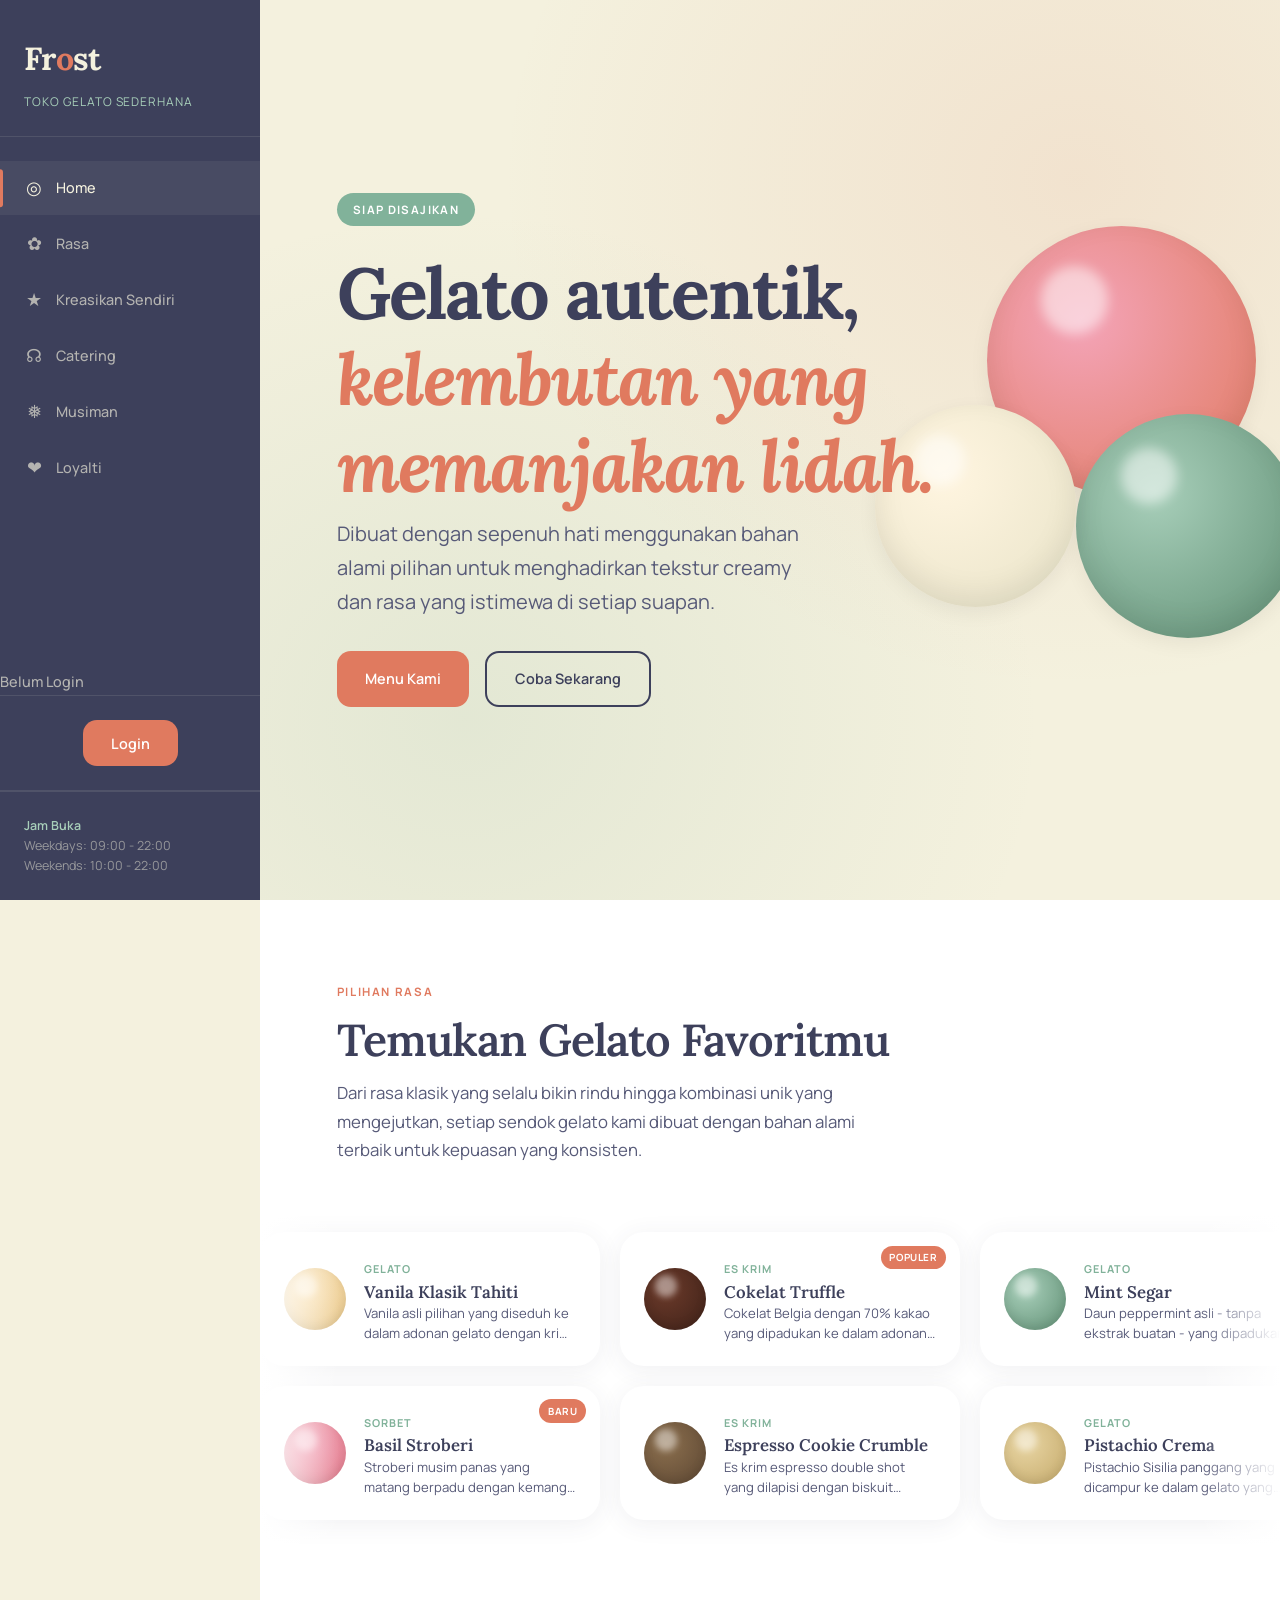
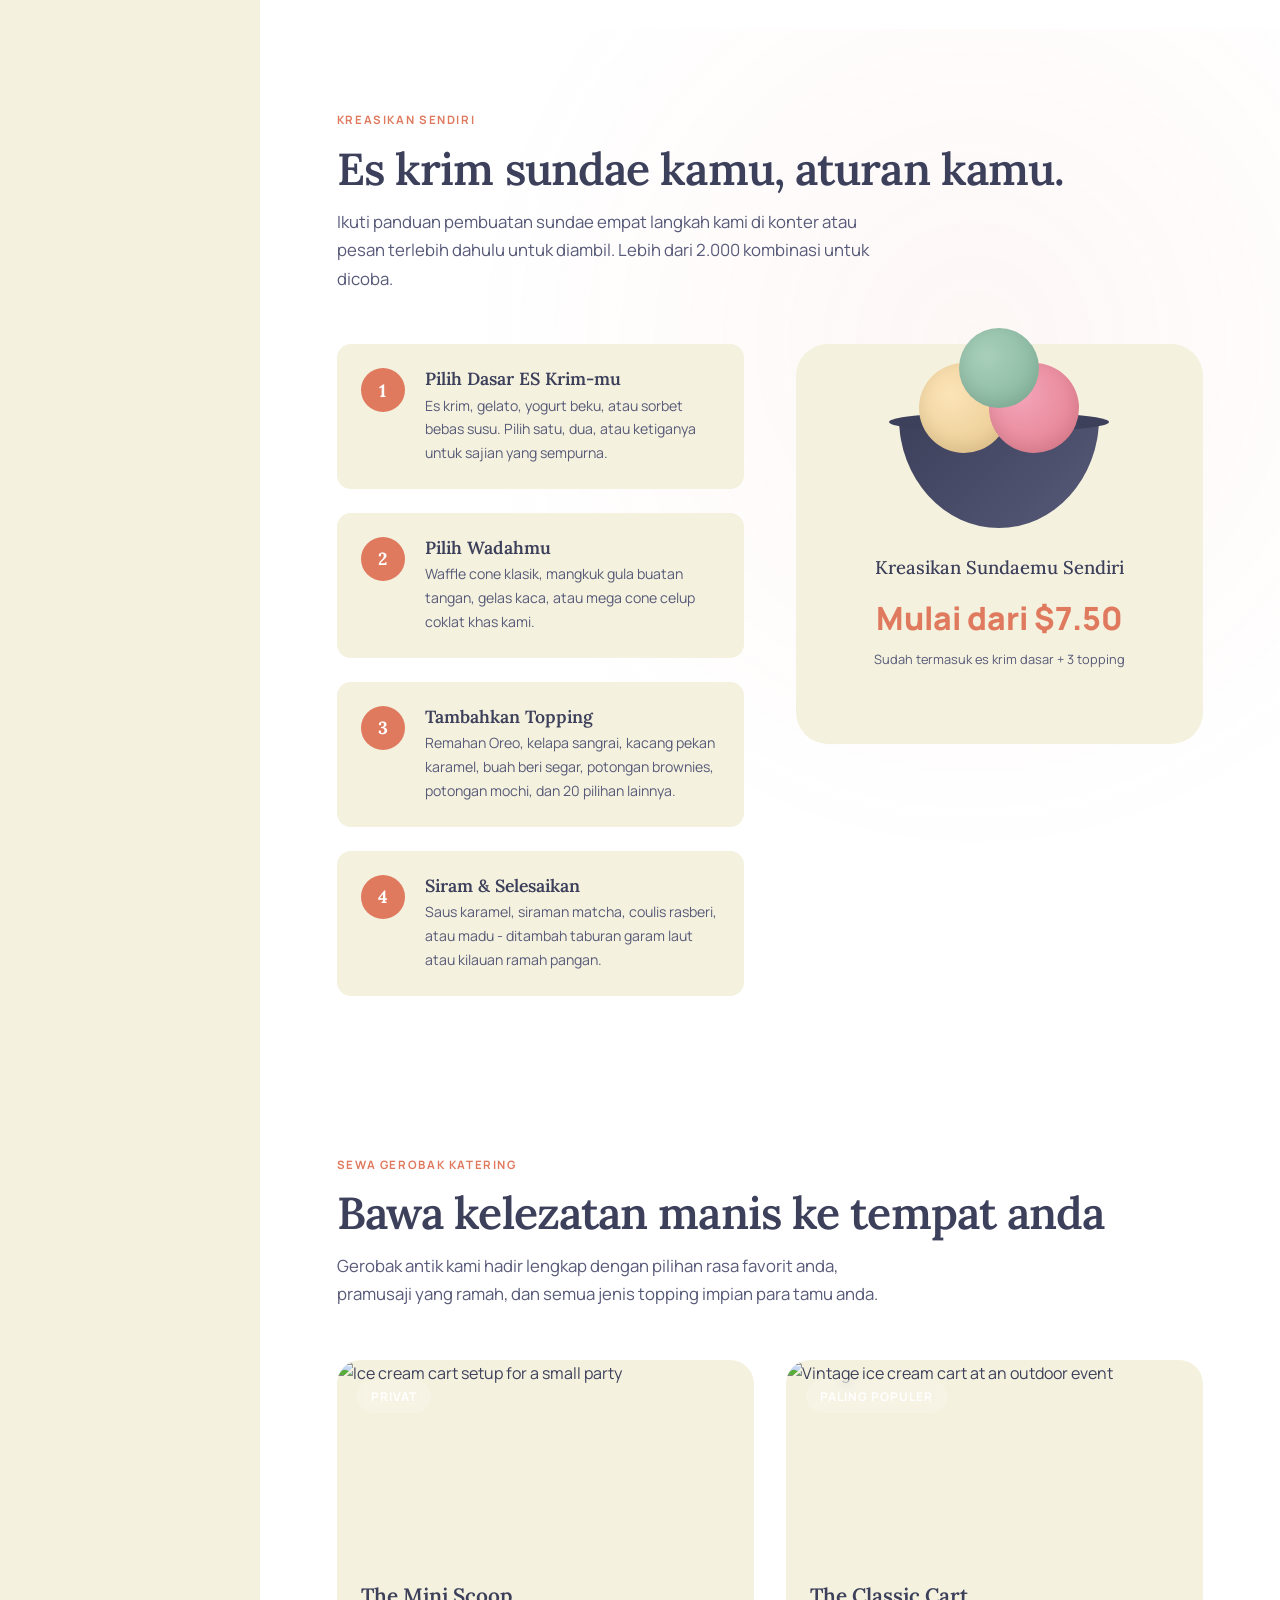
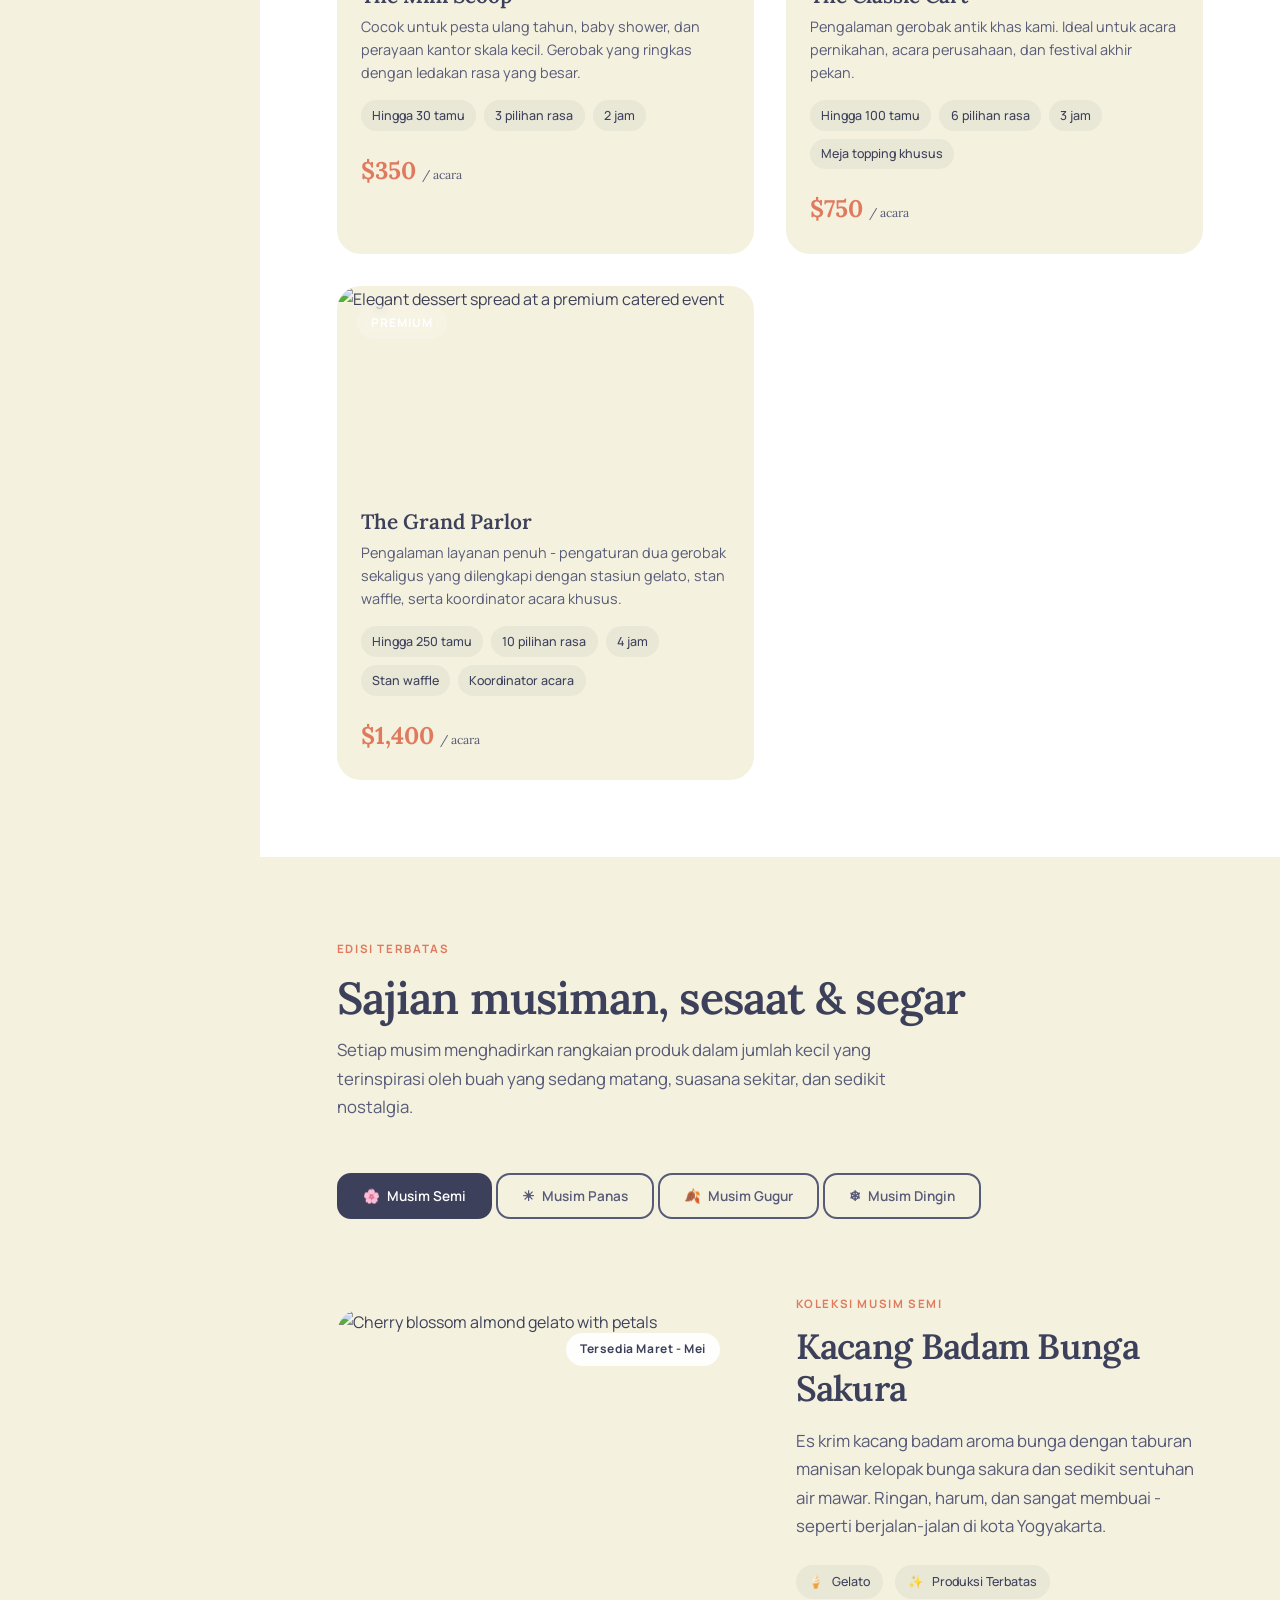
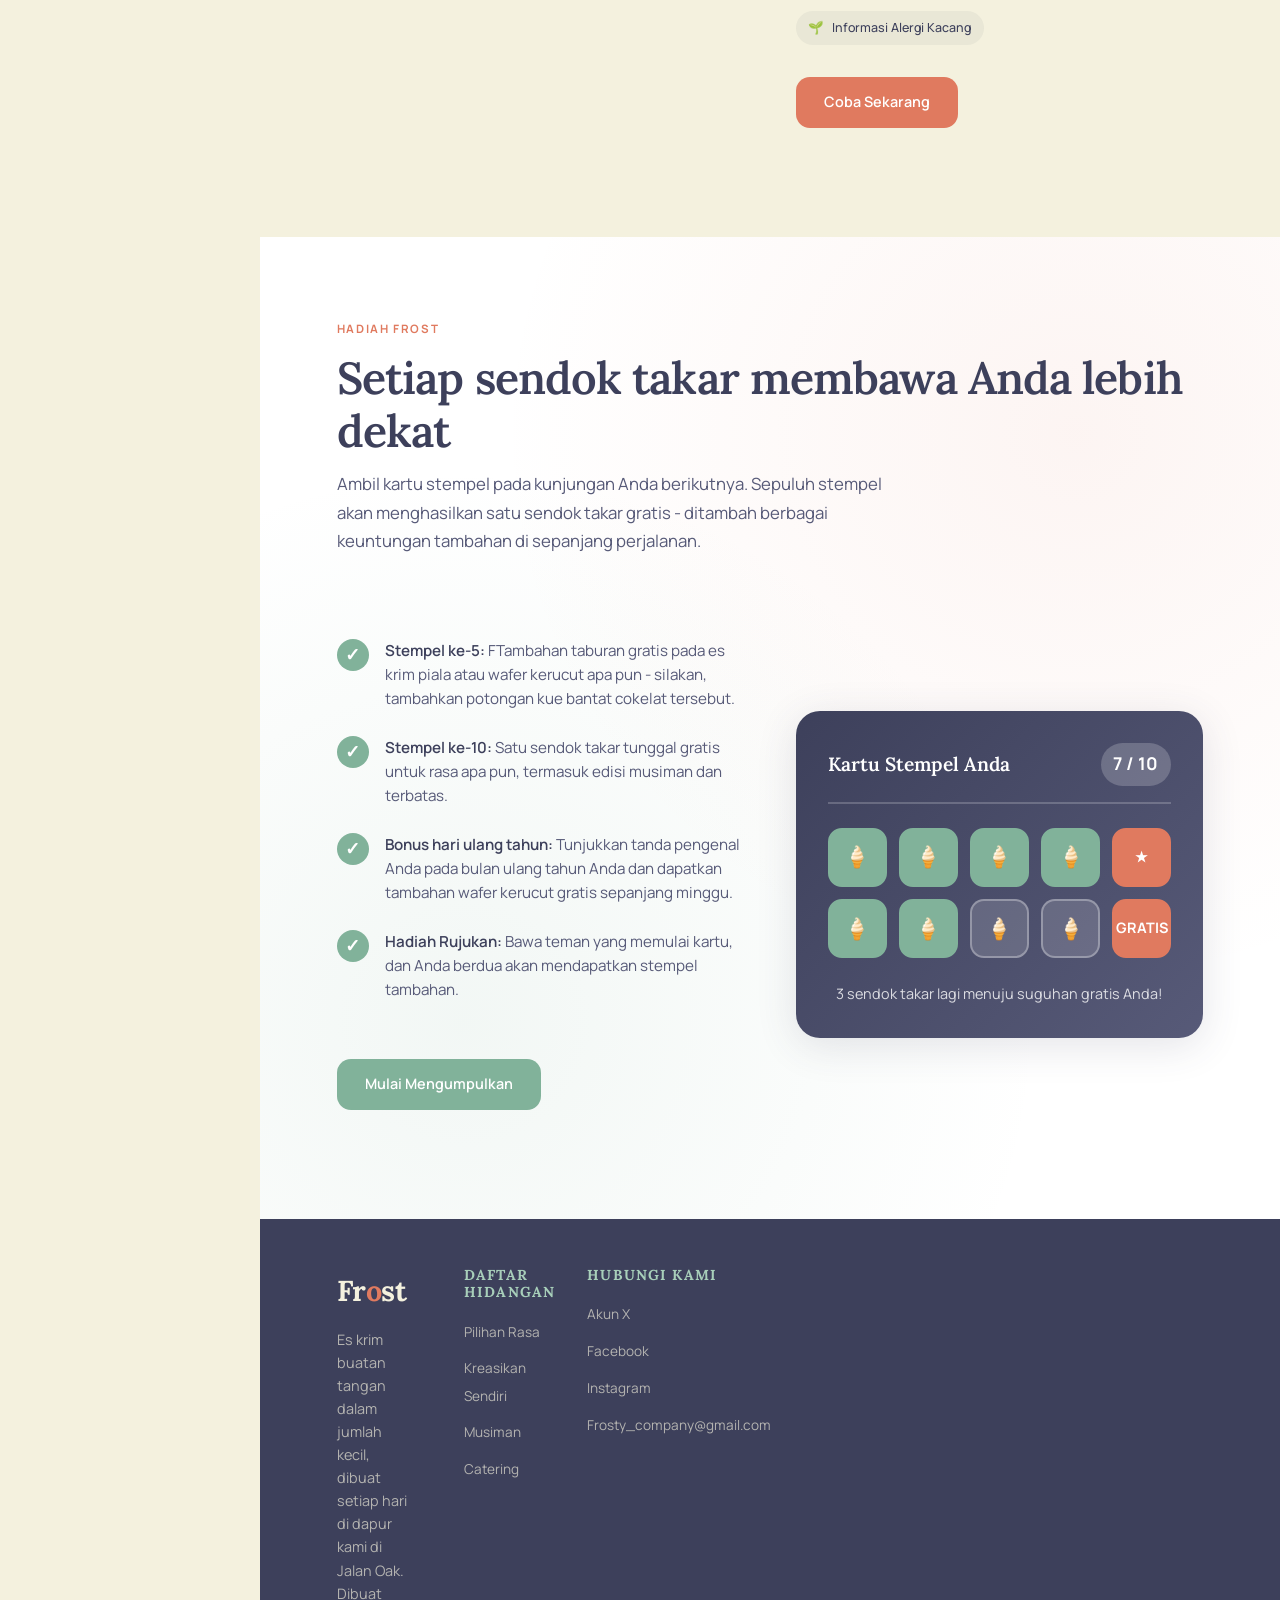
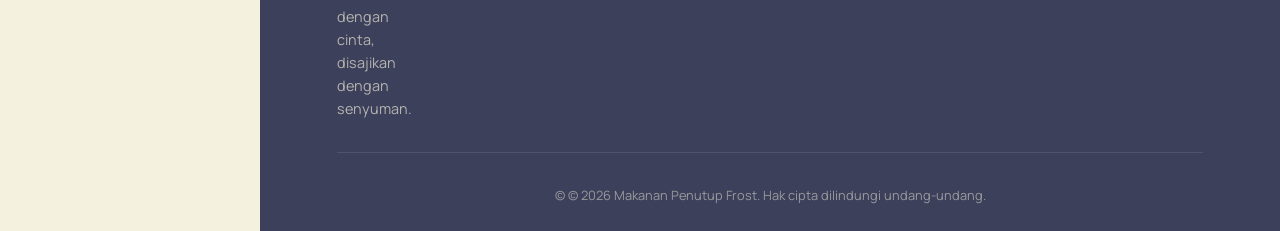
==== commit 14bc4106: "Update index.html" ====
--- a/index.html
+++ b/index.html
@@ -673,7 +673,7 @@
             </ul>
           </div>
           <div class="footer__col">
-            <iframe src="<iframe src="https://www.google.com/maps/embed?pb=!1m18!1m12!1m3!1d3953.2559698965497!2d110.3794968!3d-7.7626558999999995!2m3!1f0!2f0!3f0!3m2!1i1024!2i768!4f13.1!3m3!1m2!1s0x2e7a59ac8eba7b9b%3A0xa481b43442a601bc!2sTempo%20Gelato%20Kaliurang!5e0!3m2!1sen!2sid!4v1780810590245!5m2!1sen!2sid" width="400" height="300" style="border:0;" allowfullscreen="" loading="lazy" referrerpolicy="no-referrer-when-downgrade"></iframe>" width="450" height="250" style="border:0;" allowfullscreen="" loading="lazy" referrerpolicy="no-referrer-when-downgrade"></iframe>
+            <iframe src="https://www.google.com/maps/embed?pb=!1m18!1m12!1m3!1d3953.2559698965497!2d110.3794968!3d-7.7626558999999995!2m3!1f0!2f0!3f0!3m2!1i1024!2i768!4f13.1!3m3!1m2!1s0x2e7a59ac8eba7b9b%3A0xa481b43442a601bc!2sTempo%20Gelato%20Kaliurang!5e0!3m2!1sen!2sid!4v1780810590245!5m2!1sen!2sid" width="400" height="300" style="border:0;" allowfullscreen="" loading="lazy" referrerpolicy="no-referrer-when-downgrade"></iframe>
           </div>
         </div>
       </div>
